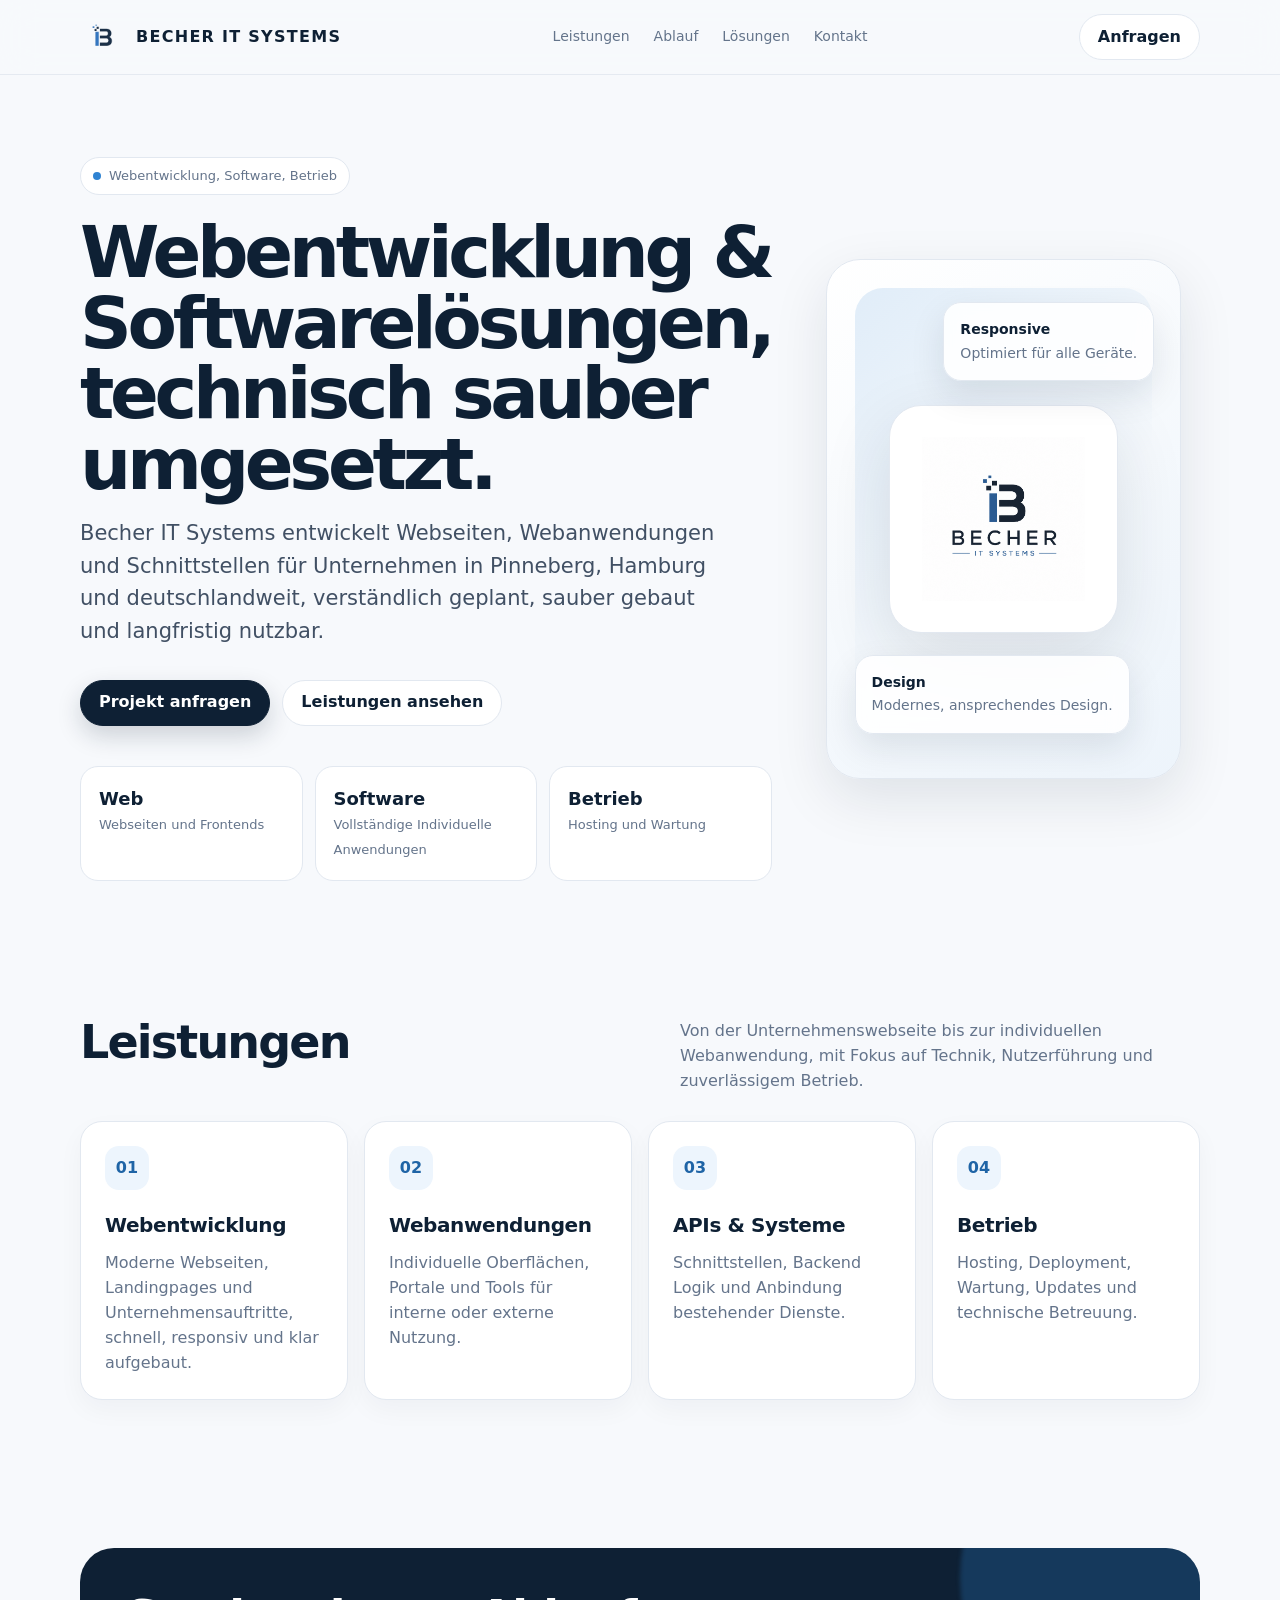
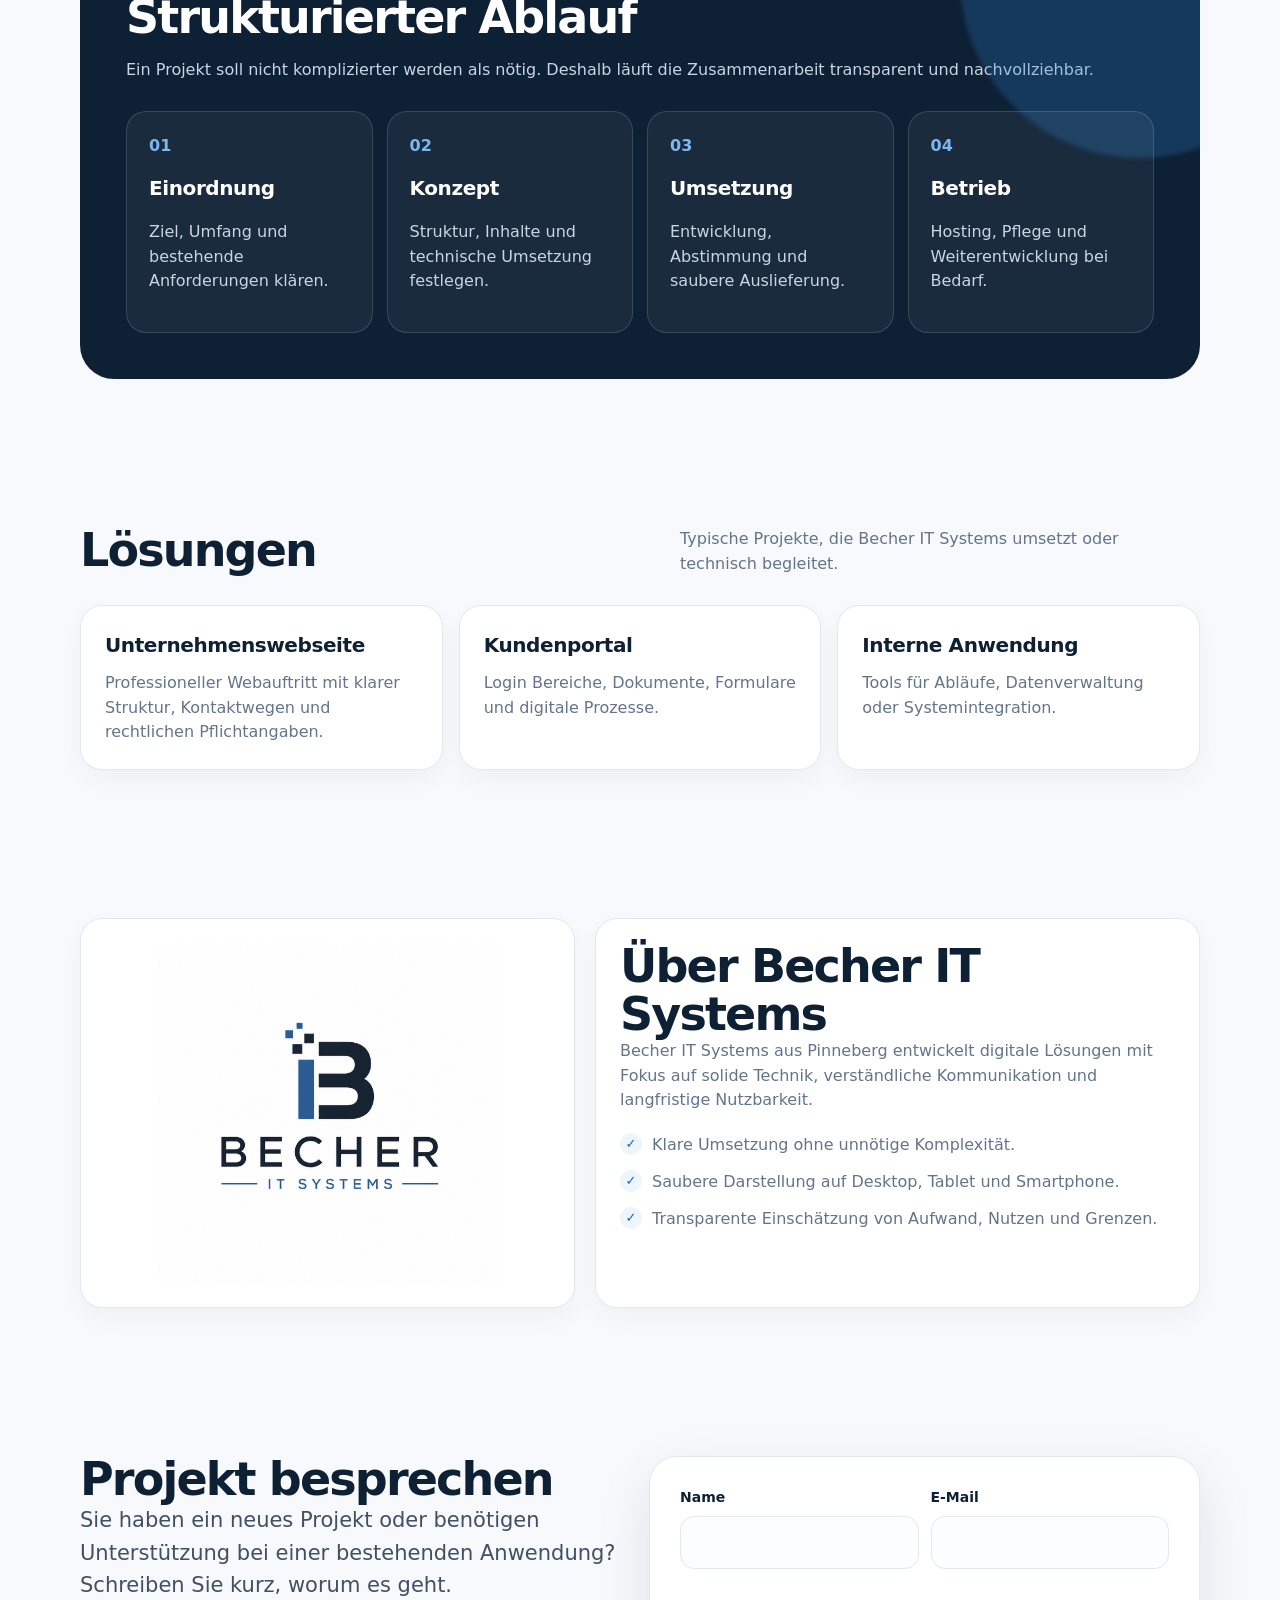
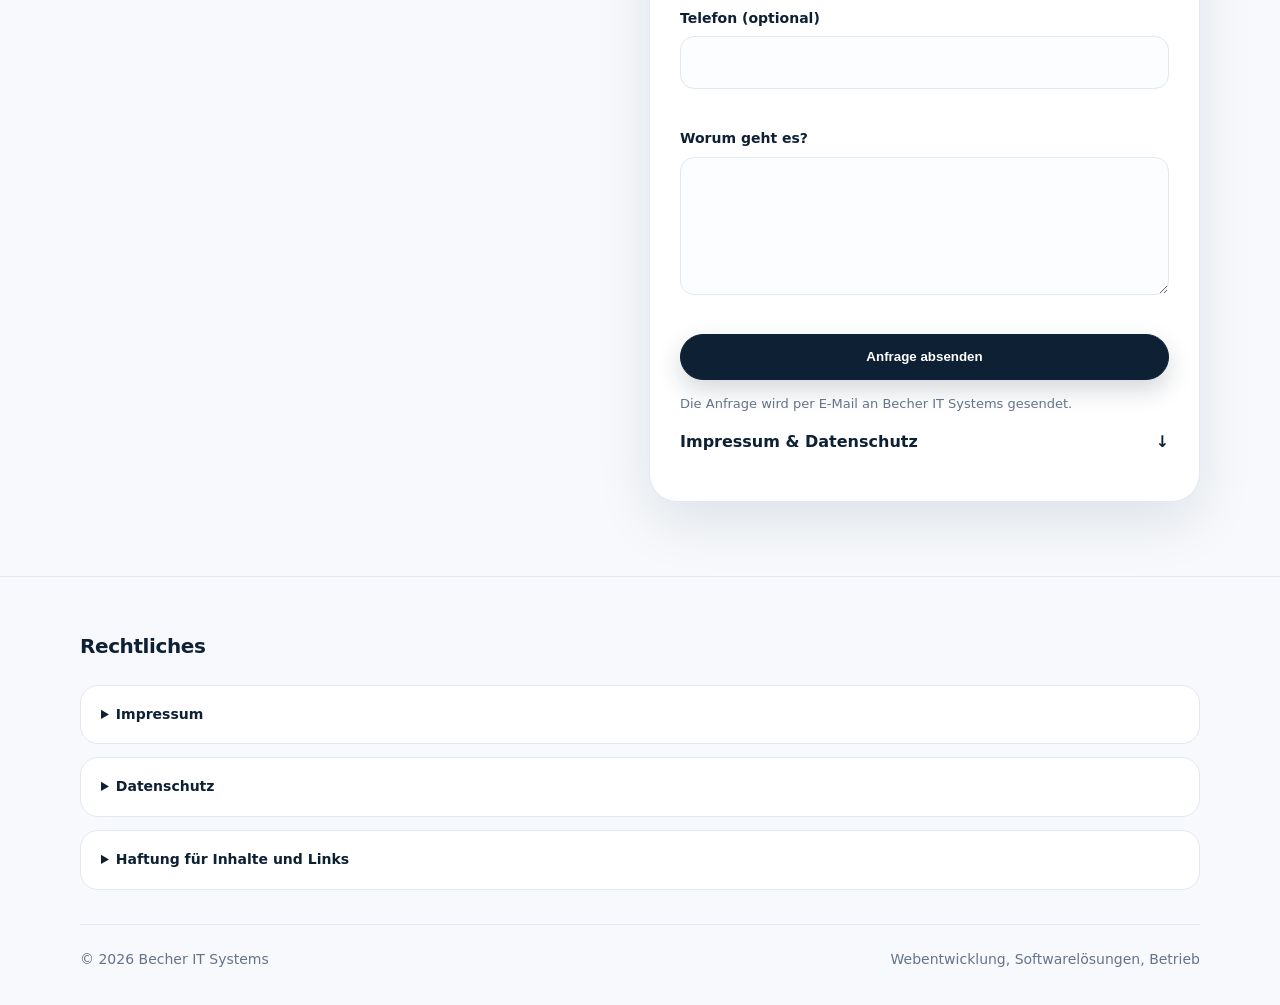
==== index.html @ 8e1265db "add google converison tag" ====
<!doctype html>
<html lang="de">
<head>
  <meta charset="utf-8">
  <meta name="viewport" content="width=device-width, initial-scale=1">
  <title>Becher IT Systems | Webentwicklung & Softwarelösungen in Pinneberg</title>
  <meta name="description" content="Becher IT Systems entwickelt Webseiten, Webanwendungen, Schnittstellen und individuelle Softwarelösungen für Unternehmen in Pinneberg, Hamburg und deutschlandweit.">
  <meta name="robots" content="index, follow">
  <meta name="author" content="Becher IT Systems">
  <meta name="theme-color" content="#0e2034">
  <link rel="canonical" href="https://becher-it.systems/">
  <link rel="icon" href="assets/logo-icon.png">
  <meta property="og:type" content="website">
  <meta property="og:locale" content="de_DE">
  <meta property="og:site_name" content="Becher IT Systems">
  <meta property="og:title" content="Becher IT Systems | Webentwicklung & Softwarelösungen">
  <meta property="og:description" content="Webseiten, Webanwendungen, Schnittstellen und individuelle Softwarelösungen für Unternehmen in Pinneberg, Hamburg und deutschlandweit.">
  <meta property="og:url" content="https://becher-it.systems/">
  <meta property="og:image" content="https://becher-it.systems/assets/logo-full.png">
  <meta name="twitter:card" content="summary_large_image">
  <meta name="twitter:title" content="Becher IT Systems | Webentwicklung & Softwarelösungen">
  <meta name="twitter:description" content="Webseiten, Webanwendungen, Schnittstellen und individuelle Softwarelösungen für Unternehmen.">
  <meta name="twitter:image" content="https://becher-it.systems/assets/logo-full.png">
  <!-- Google tag (gtag.js) -->
  <script async src="https://www.googletagmanager.com/gtag/js?id=AW-18383856112"></script>
  <script>
    window.dataLayer = window.dataLayer || [];
    function gtag(){dataLayer.push(arguments);}
    gtag('js', new Date());
    gtag('config', 'AW-18383856112');
  </script>
  <script type="application/ld+json">
    {
      "@context": "https://schema.org",
      "@type": "ProfessionalService",
      "@id": "https://becher-it.systems/#business",
      "name": "Becher IT Systems",
      "url": "https://becher-it.systems/",
      "logo": "https://becher-it.systems/assets/logo-full.png",
      "image": "https://becher-it.systems/assets/logo-full.png",
      "description": "Becher IT Systems entwickelt Webseiten, Webanwendungen, Schnittstellen und individuelle Softwarelösungen für Unternehmen.",
      "founder": {
        "@type": "Person",
        "name": "Tim Becher"
      },
      "address": {
        "@type": "PostalAddress",
        "streetAddress": "An der Mühlenau 10c",
        "postalCode": "25421",
        "addressLocality": "Pinneberg",
        "addressCountry": "DE"
      },
      "email": "info@becher-it.systems",
      "telephone": "+49 151 54881686",
      "areaServed": [
        {
          "@type": "City",
          "name": "Pinneberg"
        },
        {
          "@type": "City",
          "name": "Hamburg"
        },
        {
          "@type": "Country",
          "name": "Deutschland"
        }
      ],
      "priceRange": "$$",
      "sameAs": [],
      "knowsAbout": [
        "Webentwicklung",
        "Webdesign",
        "Webanwendungen",
        "Softwareentwicklung",
        "API-Entwicklung",
        "Hosting",
        "Wartung"
      ],
      "makesOffer": [
        {
          "@type": "Offer",
          "itemOffered": {
            "@type": "Service",
            "name": "Webentwicklung",
            "description": "Moderne Webseiten, Landingpages und Unternehmensauftritte."
          }
        },
        {
          "@type": "Offer",
          "itemOffered": {
            "@type": "Service",
            "name": "Individuelle Softwareentwicklung",
            "description": "Webanwendungen, Portale, interne Tools und Schnittstellen."
          }
        },
        {
          "@type": "Offer",
          "itemOffered": {
            "@type": "Service",
            "name": "Hosting und Wartung",
            "description": "Technischer Betrieb, Deployment, Updates und Betreuung."
          }
        }
      ]
    }
  </script>
  <style>
    :root {
      --bg:#f7f9fc; --card:#ffffff; --text:#111827; --muted:#64748b; --line:#e2e8f0;
      --navy:#0e2034; --navy2:#142b45; --blue:#1f64a6; --blue2:#2f83d2; --soft:#edf5fd;
      --radius:22px; --shadow:0 20px 55px rgba(14,32,52,.10);
    }
    * { box-sizing:border-box; }
    html { scroll-behavior:smooth; }
    body { margin:0; font-family:Inter, ui-sans-serif, system-ui, -apple-system, BlinkMacSystemFont, "Segoe UI", Arial, sans-serif; background:var(--bg); color:var(--text); line-height:1.55; }
    a { color:inherit; text-decoration:none; }
    .wrap { width:min(1120px, calc(100% - 36px)); margin:0 auto; }
    header { position:sticky; top:0; z-index:20; background:rgba(247,249,252,.84); backdrop-filter:blur(16px); border-bottom:1px solid rgba(226,232,240,.85); }
    .nav { height:74px; display:flex; align-items:center; justify-content:space-between; gap:24px; }
    .brand { display:flex; align-items:center; gap:12px; font-weight:800; letter-spacing:.08em; text-transform:uppercase; color:var(--navy); }
    .brand img { width:44px; height:44px; object-fit:contain; }
    nav { display:flex; align-items:center; gap:24px; color:var(--muted); font-size:14px; }
    nav a:hover { color:var(--navy); }
    .btn { display:inline-flex; align-items:center; justify-content:center; min-height:46px; padding:0 18px; border-radius:999px; background:var(--navy); color:white; font-weight:700; border:1px solid var(--navy); box-shadow:0 10px 24px rgba(14,32,52,.18); }
    .btn.secondary { background:white; color:var(--navy); border-color:var(--line); box-shadow:none; }
    .hero { padding:82px 0 64px; overflow:hidden; }
    .heroGrid { display:grid; grid-template-columns:1.05fr .95fr; gap:54px; align-items:center; }
    .eyebrow { display:inline-flex; gap:8px; align-items:center; padding:8px 12px; border:1px solid var(--line); border-radius:999px; color:var(--muted); background:white; font-size:13px; }
    .dot { width:8px; height:8px; border-radius:50%; background:var(--blue2); }
    h1 { margin:22px 0 18px; font-size:clamp(42px, 6vw, 72px); line-height:.98; letter-spacing:-.06em; color:var(--navy); }
    .lead { margin:0; max-width:650px; color:#415064; font-size:clamp(18px, 2vw, 21px); }
    .actions { display:flex; flex-wrap:wrap; gap:12px; margin-top:32px; }
    .facts { display:grid; grid-template-columns:repeat(3,1fr); gap:12px; margin-top:40px; }
    .fact { padding:18px; border:1px solid var(--line); border-radius:18px; background:white; }
    .fact strong { display:block; color:var(--navy); font-size:18px; }
    .fact span { color:var(--muted); font-size:13px; }
    .visual { position:relative; min-height:520px; border-radius:34px; background:linear-gradient(145deg,#fff,#edf4fb); border:1px solid var(--line); box-shadow:var(--shadow); padding:34px; display:grid; place-items:center; }
    .visual:before { content:""; position:absolute; inset:28px; border-radius:28px; background:linear-gradient(140deg, rgba(47,131,210,.14), transparent 58%); }
    .logoCard { position:relative; width:min(370px, 80%); aspect-ratio:1; border-radius:32px; background:#fff; display:grid; place-items:center; box-shadow:0 24px 70px rgba(14,32,52,.12); border:1px solid var(--line); }
    .logoCard img { width:72%; height:72%; object-fit:contain; }
    .float { position:absolute; border:1px solid var(--line); background:rgba(255,255,255,.88); backdrop-filter:blur(10px); border-radius:18px; padding:16px; box-shadow:0 14px 35px rgba(14,32,52,.10); color:var(--muted); font-size:14px; }
    .float b { display:block; color:var(--navy); margin-bottom:2px; }
    .f1 { left:28px; bottom:44px; } .f2 { right:26px; top:42px; }
    section { padding:74px 0; }
    .sectionHead { display:flex; justify-content:space-between; gap:24px; align-items:flex-start; margin-bottom:28px; }
    h2 { margin:0; font-size:clamp(30px, 4vw, 46px); line-height:1.04; letter-spacing:-.04em; color:var(--navy); }
    .sectionHead p { margin:0; max-width:520px; color:var(--muted); }
    .grid4 { display:grid; grid-template-columns:repeat(4,1fr); gap:16px; }
    .grid3 { display:grid; grid-template-columns:repeat(3,1fr); gap:16px; }
    .card { background:var(--card); border:1px solid var(--line); border-radius:var(--radius); padding:24px; box-shadow:0 10px 26px rgba(14,32,52,.04); }
    .icon { width:44px; height:44px; border-radius:14px; background:var(--soft); display:grid; place-items:center; color:var(--blue); font-weight:900; margin-bottom:20px; }
    h3 { margin:0 0 10px; color:var(--navy); font-size:20px; letter-spacing:-.02em; }
    .card p { margin:0; color:var(--muted); }
    .dark { background:var(--navy); color:white; border-radius:34px; padding:46px; overflow:hidden; position:relative; }
    .dark:after { content:""; position:absolute; width:360px; height:360px; border-radius:50%; background:rgba(47,131,210,.25); right:-120px; top:-150px; filter:blur(2px); }
    .dark h2, .dark h3 { color:white; }
    .dark p { color:#c9d5e4; }
    .steps { display:grid; grid-template-columns:repeat(4,1fr); gap:14px; margin-top:28px; position:relative; z-index:1; }
    .step { padding:22px; border:1px solid rgba(255,255,255,.14); border-radius:20px; background:rgba(255,255,255,.05); }
    .num { color:#7db7f0; font-weight:800; margin-bottom:14px; }
    .about { display:grid; grid-template-columns:.9fr 1.1fr; gap:20px; align-items:stretch; }
    .aboutLogo { display:grid; place-items:center; min-height:340px; }
    .aboutLogo img { width:min(340px, 80%); }
    .list { display:grid; gap:12px; margin-top:20px; }
    .list div { display:flex; gap:10px; color:var(--muted); }
    .check { flex:0 0 22px; width:22px; height:22px; border-radius:50%; background:var(--soft); color:var(--blue); display:grid; place-items:center; font-weight:900; font-size:13px; }
    .contact { display:grid; grid-template-columns:1fr 1fr; gap:18px; }
    .contactBox { background:white; border:1px solid var(--line); border-radius:28px; padding:30px; box-shadow:var(--shadow); }
    .contactLink { display:flex; justify-content:space-between; align-items:center; gap:12px; padding:16px 0; border-bottom:1px solid var(--line); color:var(--navy); font-weight:700; }
    .contactLink:last-child { border-bottom:0; }
    .requestForm { display:grid; gap:14px; }
    .formRow { display:grid; grid-template-columns:1fr 1fr; gap:12px; }
    .field { display:grid; gap:7px; }
    .field label { color:var(--navy); font-weight:800; font-size:14px; }
    .field input, .field textarea { width:100%; border:1px solid var(--line); border-radius:14px; padding:13px 14px; font:inherit; color:var(--text); background:#fbfdff; outline:none; transition:border-color .18s ease, box-shadow .18s ease, background .18s ease; }
    .field textarea { min-height:138px; resize:vertical; }
    .field input:focus, .field textarea:focus { border-color:var(--blue2); box-shadow:0 0 0 4px rgba(47,131,210,.12); background:white; }
    .requestForm.wasValidated .field input:invalid, .requestForm.wasValidated .field textarea:invalid { border-color:#d94b4b; box-shadow:0 0 0 4px rgba(217,75,75,.10); background:#fffafa; }
    .errorText { min-height:18px; color:#b4232c; font-size:12px; font-weight:700; }
    .formHint { margin:0; color:var(--muted); font-size:13px; }
    .hiddenField { position:absolute; left:-9999px; opacity:0; pointer-events:none; }
    details { background:white; border:1px solid var(--line); border-radius:18px; padding:18px 20px; }
    details + details { margin-top:12px; }
    summary { cursor:pointer; font-weight:800; color:var(--navy); }
    details p { color:var(--muted); margin-bottom:0; }
    footer { padding:54px 0 34px; border-top:1px solid var(--line); color:var(--muted); font-size:14px; }
    .legalFooter { display:grid; gap:1px; margin-bottom:34px; }
    .legalFooter .sectionHead { margin-bottom:12px; }
    .foot { display:flex; justify-content:space-between; gap:20px; flex-wrap:wrap; padding-top:24px; border-top:1px solid var(--line); }
    @media (max-width:900px) { .heroGrid,.about,.contact { grid-template-columns:1fr; } .grid4,.grid3,.steps,.facts { grid-template-columns:1fr 1fr; } .visual { min-height:420px; } nav { display:none; } }
    @media (max-width:700px) { .sectionHead { display:grid; gap:10px; } .sectionHead p { max-width:none; } .formRow { grid-template-columns:1fr; } }
    @media (max-width:560px) { .grid4,.grid3,.steps,.facts { grid-template-columns:1fr; } .hero { padding-top:50px; } .dark { padding:28px; } .visual { min-height:auto; padding:22px; display:flex; flex-direction:column; gap:12px; } .visual:before { inset:16px; } .logoCard { width:min(260px, 100%); border-radius:24px; } .float { position:relative; z-index:1; display:block; width:100%; padding:14px; } .f1,.f2 { left:auto; right:auto; top:auto; bottom:auto; } .brand span { display:none; } }
  </style>
</head>
<body id="top">
  <header>
    <div class="wrap nav">
      <a href="#top" class="brand"><img src="assets/logo-icon.png" alt="Becher IT Systems Logo"><span>Becher IT Systems</span></a>
      <nav>
        <a href="#leistungen">Leistungen</a>
        <a href="#ablauf">Ablauf</a>
        <a href="#projekte">Lösungen</a>
        <a href="#kontakt">Kontakt</a>
      </nav>
      <a class="btn secondary" href="#kontakt">Anfragen</a>
    </div>
  </header>

  <main>
    <section class="hero">
      <div class="wrap heroGrid">
        <div>
          <span class="eyebrow"><span class="dot"></span> Webentwicklung, Software, Betrieb</span>
          <h1>Webentwicklung & Softwarelösungen, technisch sauber umgesetzt.</h1>
          <p class="lead">Becher IT Systems entwickelt Webseiten, Webanwendungen und Schnittstellen für Unternehmen in Pinneberg, Hamburg und deutschlandweit, verständlich geplant, sauber gebaut und langfristig nutzbar.</p>
          <div class="actions">
            <a class="btn" href="#kontakt">Projekt anfragen</a>
            <a class="btn secondary" href="#leistungen">Leistungen ansehen</a>
          </div>
          <div class="facts">
            <div class="fact"><strong>Web</strong><span>Webseiten und Frontends</span></div>
            <div class="fact"><strong>Software</strong><span>Vollständige Individuelle Anwendungen</span></div>
            <div class="fact"><strong>Betrieb</strong><span>Hosting und Wartung</span></div>
          </div>
        </div>
        <div class="visual" aria-label="Becher IT Systems Logo Visual">
          <div class="logoCard"><img src="assets/logo-full.png" alt="Becher IT Systems Bildmarke"></div>
          <div class="float f1"><b>Design</b>Modernes, ansprechendes Design.</div>
          <div class="float f2"><b>Responsive</b>Optimiert für alle Geräte.</div>
        </div>
      </div>
    </section>

    <section id="leistungen">
      <div class="wrap">
        <div class="sectionHead">
          <h2>Leistungen</h2>
          <p>Von der Unternehmenswebseite bis zur individuellen Webanwendung, mit Fokus auf Technik, Nutzerführung und zuverlässigem Betrieb.</p>
        </div>
        <div class="grid4">
          <article class="card"><div class="icon">01</div><h3>Webentwicklung</h3><p>Moderne Webseiten, Landingpages und Unternehmensauftritte, schnell, responsiv und klar aufgebaut.</p></article>
          <article class="card"><div class="icon">02</div><h3>Webanwendungen</h3><p>Individuelle Oberflächen, Portale und Tools für interne oder externe Nutzung.</p></article>
          <article class="card"><div class="icon">03</div><h3>APIs & Systeme</h3><p>Schnittstellen, Backend Logik und Anbindung bestehender Dienste.</p></article>
          <article class="card"><div class="icon">04</div><h3>Betrieb</h3><p>Hosting, Deployment, Wartung, Updates und technische Betreuung.</p></article>
        </div>
      </div>
    </section>

    <section id="ablauf">
      <div class="wrap">
        <div class="dark">
          <h2>Strukturierter Ablauf</h2>
          <p>Ein Projekt soll nicht komplizierter werden als nötig. Deshalb läuft die Zusammenarbeit transparent und nachvollziehbar.</p>
          <div class="steps">
            <div class="step"><div class="num">01</div><h3>Einordnung</h3><p>Ziel, Umfang und bestehende Anforderungen klären.</p></div>
            <div class="step"><div class="num">02</div><h3>Konzept</h3><p>Struktur, Inhalte und technische Umsetzung festlegen.</p></div>
            <div class="step"><div class="num">03</div><h3>Umsetzung</h3><p>Entwicklung, Abstimmung und saubere Auslieferung.</p></div>
            <div class="step"><div class="num">04</div><h3>Betrieb</h3><p>Hosting, Pflege und Weiterentwicklung bei Bedarf.</p></div>
          </div>
        </div>
      </div>
    </section>

    <section id="projekte">
      <div class="wrap">
        <div class="sectionHead">
          <h2>Lösungen</h2>
          <p>Typische Projekte, die Becher IT Systems umsetzt oder technisch begleitet.</p>
        </div>
        <div class="grid3">
          <article class="card"><h3>Unternehmenswebseite</h3><p>Professioneller Webauftritt mit klarer Struktur, Kontaktwegen und rechtlichen Pflichtangaben.</p></article>
          <article class="card"><h3>Kundenportal</h3><p>Login Bereiche, Dokumente, Formulare und digitale Prozesse.</p></article>
          <article class="card"><h3>Interne Anwendung</h3><p>Tools für Abläufe, Datenverwaltung oder Systemintegration.</p></article>
        </div>
      </div>
    </section>

    <section id="ueber">
      <div class="wrap about">
        <div class="card aboutLogo"><img src="assets/logo-full.png" alt="Becher IT Systems Logo"></div>
        <div class="card">
          <h2>Über Becher IT Systems</h2>
          <p>Becher IT Systems aus Pinneberg entwickelt digitale Lösungen mit Fokus auf solide Technik, verständliche Kommunikation und langfristige Nutzbarkeit.</p>
          <div class="list">
            <div><span class="check">✓</span><span>Klare Umsetzung ohne unnötige Komplexität.</span></div>
            <div><span class="check">✓</span><span>Saubere Darstellung auf Desktop, Tablet und Smartphone.</span></div>
            <div><span class="check">✓</span><span>Transparente Einschätzung von Aufwand, Nutzen und Grenzen.</span></div>
          </div>
        </div>
      </div>
    </section>

    <section id="kontakt">
      <div class="wrap contact">
        <div>
          <h2>Projekt besprechen</h2>
          <p class="lead">Sie haben ein neues Projekt oder benötigen Unterstützung bei einer bestehenden Anwendung? Schreiben Sie kurz, worum es geht.</p>
        </div>
        <div class="contactBox">
          <form class="requestForm" action="https://formsubmit.co/2c9c646109272fada264e473d989a0c2" method="POST" novalidate>
            <input type="hidden" name="_subject" value="Neue Anfrage über becher-it.systems">
            <input type="hidden" name="_template" value="table">
            <input type="hidden" name="_captcha" value="false">
            <input class="hiddenField" type="text" name="_honey" tabindex="-1" autocomplete="off">
            <div class="formRow">
              <div class="field">
                <label for="name">Name</label>
                <input id="name" name="Name" type="text" autocomplete="name" required>
                <span class="errorText" aria-live="polite"></span>
              </div>
              <div class="field">
                <label for="email">E-Mail</label>
                <input id="email" name="E-Mail" type="email" autocomplete="email" required>
                <span class="errorText" aria-live="polite"></span>
              </div>
            </div>
            <div class="field">
              <label for="phone">Telefon (optional)</label>
              <input id="phone" name="Telefon" type="tel" autocomplete="tel">
              <span class="errorText" aria-live="polite"></span>
            </div>
            <div class="field">
              <label for="message">Worum geht es?</label>
              <textarea id="message" name="Nachricht" required></textarea>
              <span class="errorText" aria-live="polite"></span>
            </div>
            <button class="btn" type="submit">Anfrage absenden</button>
            <p class="formHint">Die Anfrage wird per E-Mail an Becher IT Systems gesendet.</p>
          </form>
          <a class="contactLink" href="#impressum"><span>Impressum & Datenschutz</span><span>↓</span></a>
        </div>
      </div>
    </section>

  </main>

  <footer>
    <div class="wrap">
      <div id="impressum" class="legalFooter">
        <div class="sectionHead"><h3>Rechtliches</h3></div>
        <details><summary>Impressum</summary><p><strong>Becher IT Systems</strong><br>Inhaber: Tim Becher<br>Adresse: An der Mühlenau 10c, 25421 Pinneberg<br>Deutschland<br>E-Mail: info@becher-it.systems<br>Telefon: +49 151 54881686</p></details>
        <details><summary>Datenschutz</summary><p>Diese Webseite kann grundsätzlich ohne Angabe personenbezogener Daten besucht werden. Bei Nutzung des Anfrageformulars werden die eingegebenen Daten zur Bearbeitung der Anfrage verarbeitet und über den Dienst FormSubmit (formsubmit.co) per E-Mail übermittelt. Weitere Informationen: <a href="https://formsubmit.co/privacy.pdf">https://formsubmit.co/privacy.pdf</a>. Server-Logfiles können technisch notwendige Zugriffsdaten enthalten. Verantwortlich ist Becher IT Systems, Tim Becher.</p></details>
        <details><summary>Haftung für Inhalte und Links</summary><p>Die Inhalte dieser Webseite wurden sorgfältig erstellt. Für Richtigkeit, Vollständigkeit und Aktualität wird keine Gewähr übernommen. Für externe Inhalte sind die jeweiligen Betreiber verantwortlich.</p></details>
      </div>
      <div class="foot"><span>© <span id="year"></span> Becher IT Systems</span><span>Webentwicklung, Softwarelösungen, Betrieb</span></div>
    </div>
  </footer>
  <script>
    document.getElementById('year').textContent = new Date().getFullYear();

    const requestForm = document.querySelector('.requestForm');
    const validationMessages = {
      name: 'Bitte geben Sie Ihren Namen ein.',
      email: 'Bitte geben Sie eine gültige E-Mail-Adresse ein.',
      message: 'Bitte beschreiben Sie kurz Ihr Anliegen.'
    };

    function setFieldError(field) {
      const error = field.closest('.field')?.querySelector('.errorText');
      if (!error) return;
      error.textContent = field.validity.valid ? '' : validationMessages[field.id] || '';
    }

    requestForm?.addEventListener('submit', (event) => {
      requestForm.classList.add('wasValidated');
      requestForm.querySelectorAll('input, textarea').forEach(setFieldError);

      if (!requestForm.checkValidity()) {
        event.preventDefault();
        requestForm.querySelector(':invalid')?.focus();
        return;
      }

      if (typeof gtag !== 'function') return;

      event.preventDefault();

      let formSubmitted = false;
      const submitForm = () => {
        if (formSubmitted) return;
        formSubmitted = true;
        HTMLFormElement.prototype.submit.call(requestForm);
      };

      gtag('event', 'conversion', {
        send_to: 'AW-18383856112/uRF3CPzO4t8cEPDDjb5E',
        event_callback: submitForm
      });

      setTimeout(submitForm, 200);
    });

    requestForm?.querySelectorAll('input, textarea').forEach((field) => {
      field.addEventListener('input', () => {
        if (requestForm.classList.contains('wasValidated')) setFieldError(field);
      });
    });
  </script>
</body>
</html>
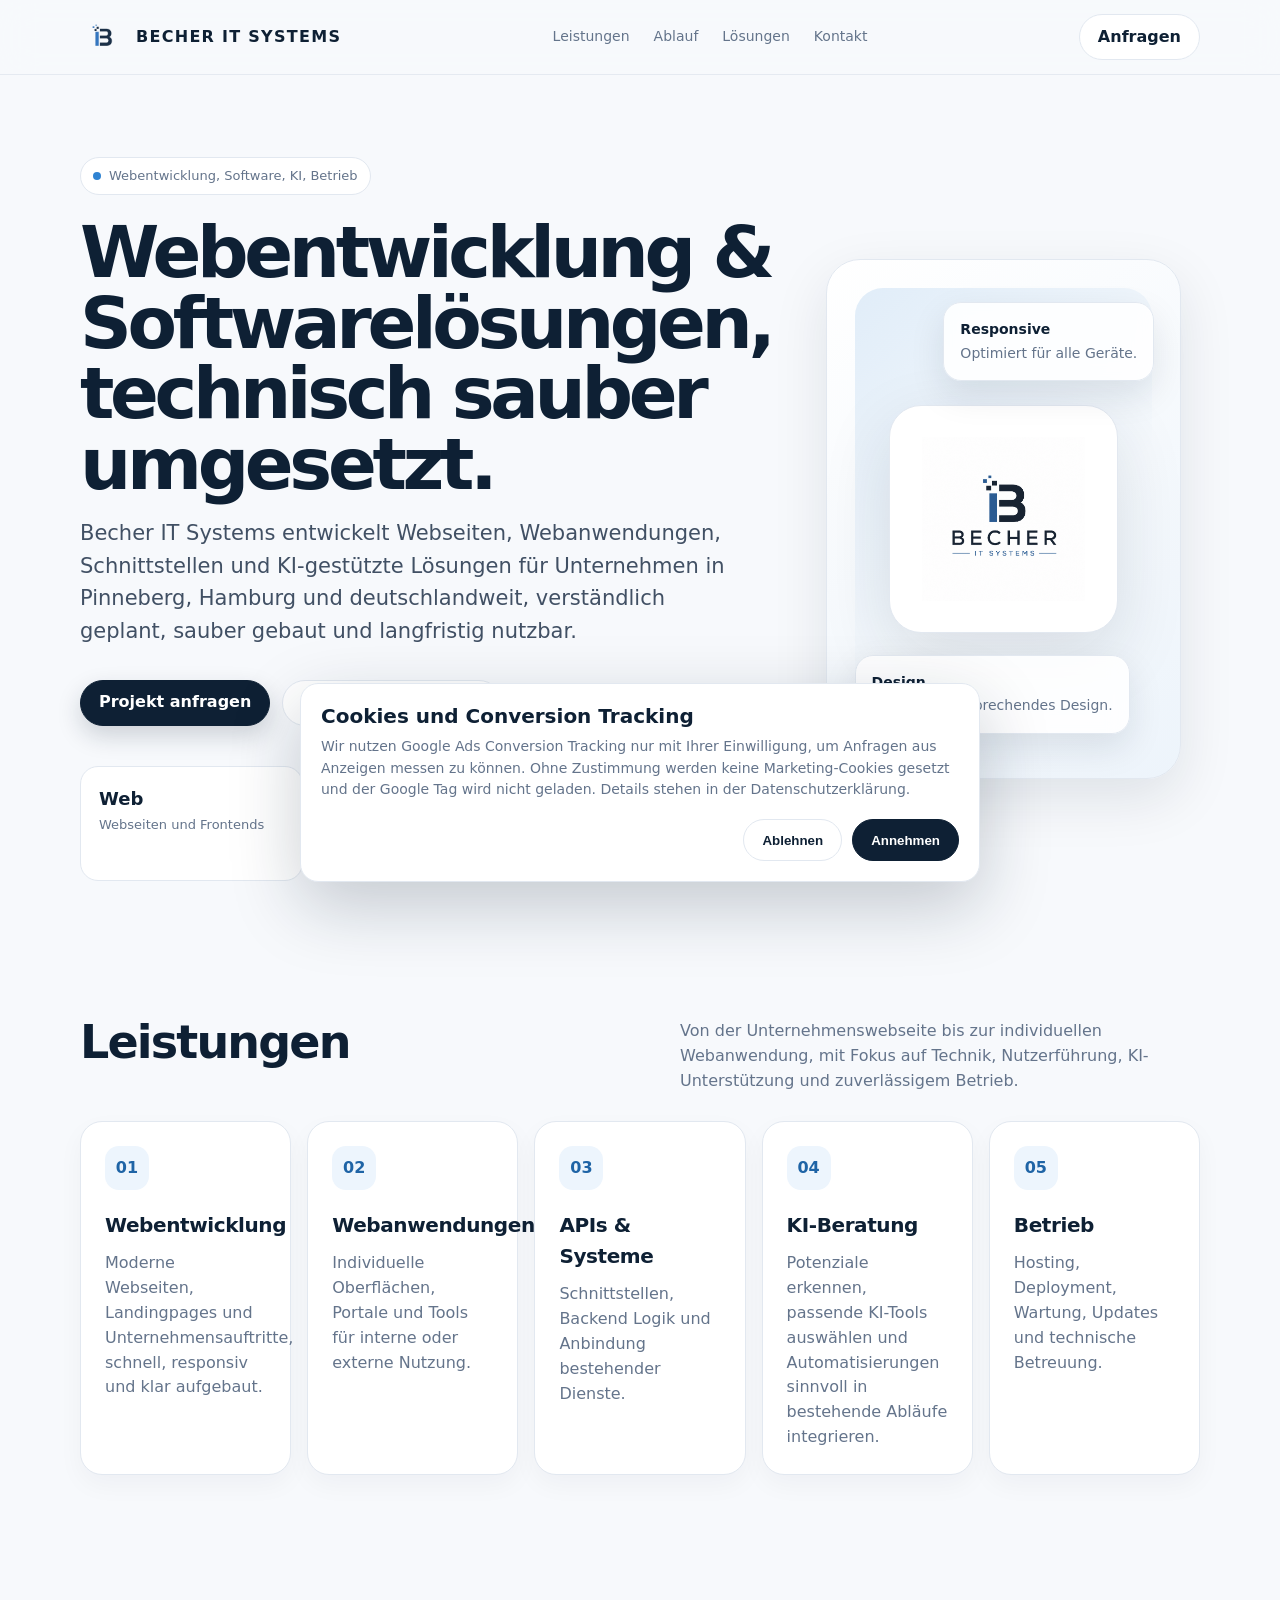
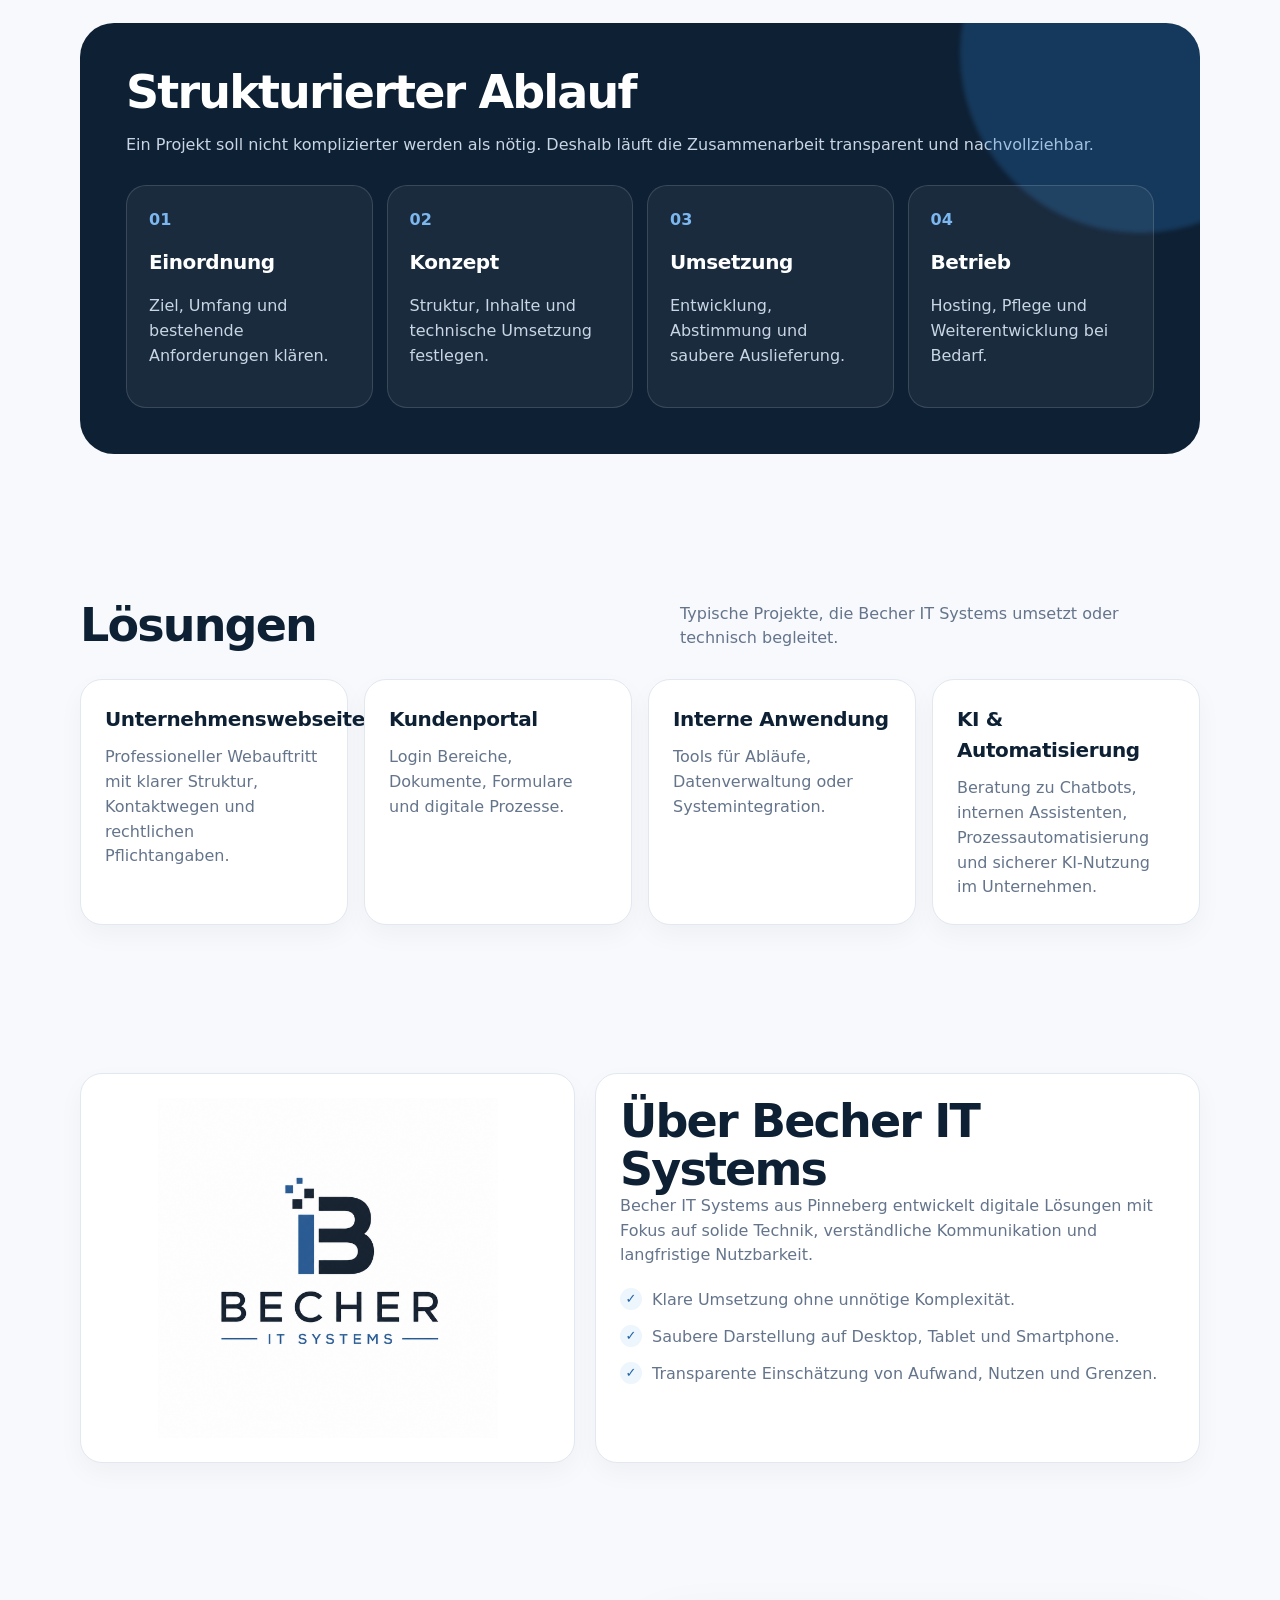
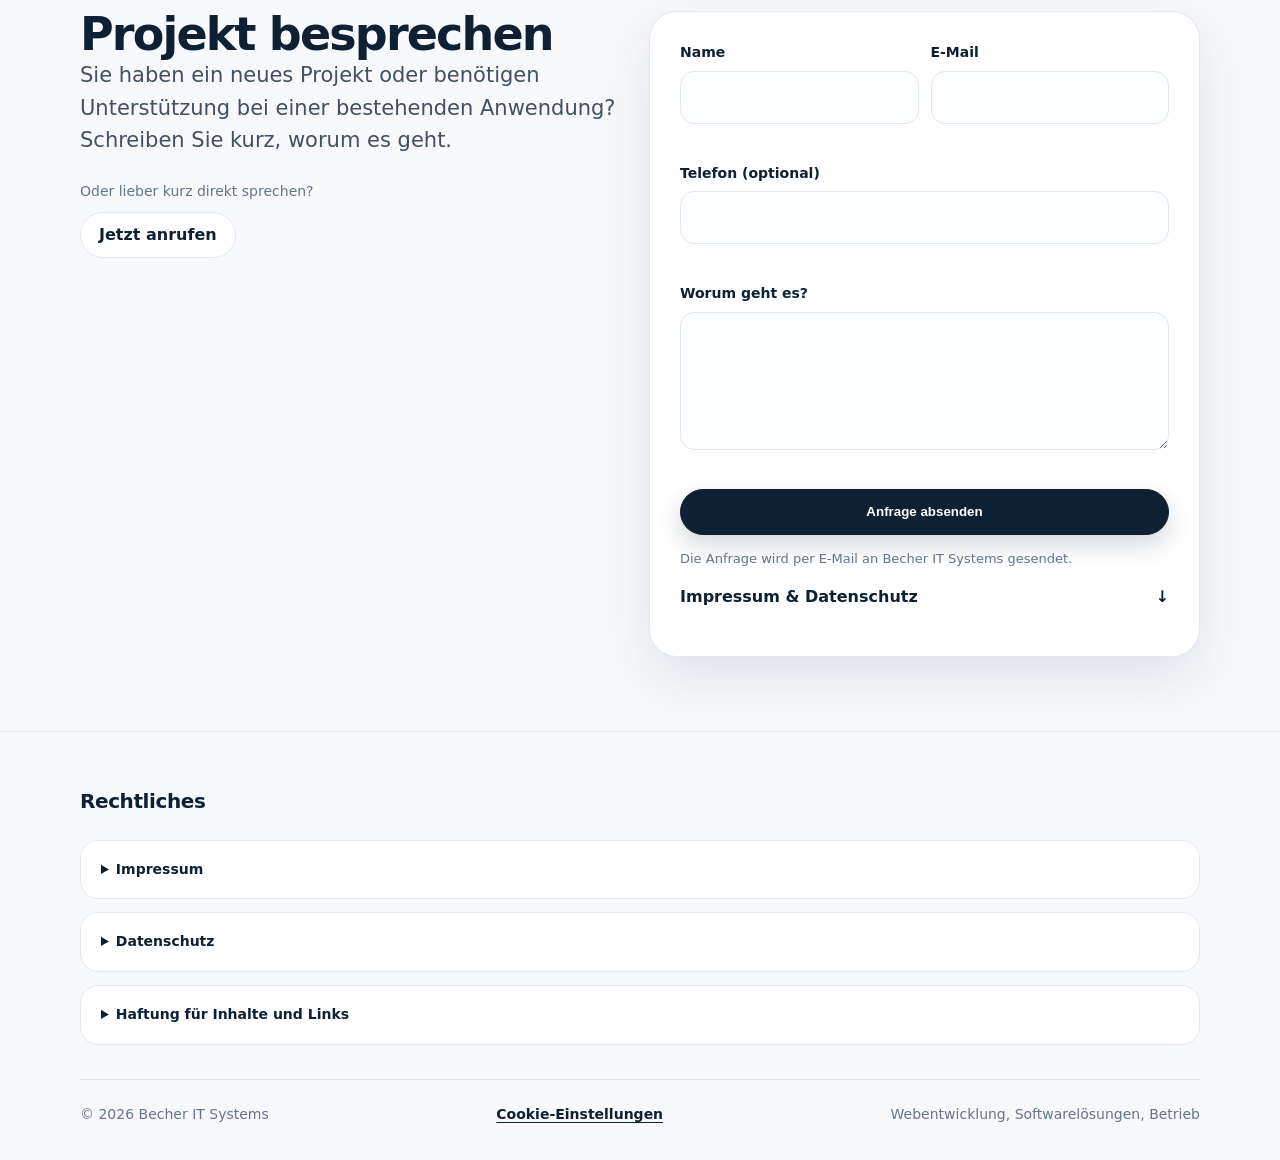
==== commit 029a2004: "legal updates" ====
--- a/index.html
+++ b/index.html
@@ -4,7 +4,7 @@
   <meta charset="utf-8">
   <meta name="viewport" content="width=device-width, initial-scale=1">
   <title>Becher IT Systems | Webentwicklung & Softwarelösungen in Pinneberg</title>
-  <meta name="description" content="Becher IT Systems entwickelt Webseiten, Webanwendungen, Schnittstellen und individuelle Softwarelösungen für Unternehmen in Pinneberg, Hamburg und deutschlandweit.">
+  <meta name="description" content="Becher IT Systems entwickelt Webseiten, Webanwendungen, Schnittstellen, KI-Beratung und individuelle Softwarelösungen für Unternehmen in Pinneberg, Hamburg und deutschlandweit.">
   <meta name="robots" content="index, follow">
   <meta name="author" content="Becher IT Systems">
   <meta name="theme-color" content="#0e2034">
@@ -14,21 +14,13 @@
   <meta property="og:locale" content="de_DE">
   <meta property="og:site_name" content="Becher IT Systems">
   <meta property="og:title" content="Becher IT Systems | Webentwicklung & Softwarelösungen">
-  <meta property="og:description" content="Webseiten, Webanwendungen, Schnittstellen und individuelle Softwarelösungen für Unternehmen in Pinneberg, Hamburg und deutschlandweit.">
+  <meta property="og:description" content="Webseiten, Webanwendungen, Schnittstellen, KI-Beratung und individuelle Softwarelösungen für Unternehmen in Pinneberg, Hamburg und deutschlandweit.">
   <meta property="og:url" content="https://becher-it.systems/">
   <meta property="og:image" content="https://becher-it.systems/assets/logo-full.png">
   <meta name="twitter:card" content="summary_large_image">
   <meta name="twitter:title" content="Becher IT Systems | Webentwicklung & Softwarelösungen">
-  <meta name="twitter:description" content="Webseiten, Webanwendungen, Schnittstellen und individuelle Softwarelösungen für Unternehmen.">
+  <meta name="twitter:description" content="Webseiten, Webanwendungen, Schnittstellen, KI-Beratung und individuelle Softwarelösungen für Unternehmen.">
   <meta name="twitter:image" content="https://becher-it.systems/assets/logo-full.png">
-  <!-- Google tag (gtag.js) -->
-  <script async src="https://www.googletagmanager.com/gtag/js?id=AW-18383856112"></script>
-  <script>
-    window.dataLayer = window.dataLayer || [];
-    function gtag(){dataLayer.push(arguments);}
-    gtag('js', new Date());
-    gtag('config', 'AW-18383856112');
-  </script>
   <script type="application/ld+json">
     {
       "@context": "https://schema.org",
@@ -38,7 +30,7 @@
       "url": "https://becher-it.systems/",
       "logo": "https://becher-it.systems/assets/logo-full.png",
       "image": "https://becher-it.systems/assets/logo-full.png",
-      "description": "Becher IT Systems entwickelt Webseiten, Webanwendungen, Schnittstellen und individuelle Softwarelösungen für Unternehmen.",
+      "description": "Becher IT Systems entwickelt Webseiten, Webanwendungen, Schnittstellen, KI-Beratung und individuelle Softwarelösungen für Unternehmen.",
       "founder": {
         "@type": "Person",
         "name": "Tim Becher"
@@ -74,6 +66,8 @@
         "Webanwendungen",
         "Softwareentwicklung",
         "API-Entwicklung",
+        "KI-Beratung",
+        "Automatisierung",
         "Hosting",
         "Wartung"
       ],
@@ -92,6 +86,14 @@
             "@type": "Service",
             "name": "Individuelle Softwareentwicklung",
             "description": "Webanwendungen, Portale, interne Tools und Schnittstellen."
+          }
+        },
+        {
+          "@type": "Offer",
+          "itemOffered": {
+            "@type": "Service",
+            "name": "KI-Beratung",
+            "description": "Einordnung, Auswahl und Integration von KI-Tools und Automatisierungen."
           }
         },
         {
@@ -146,8 +148,8 @@
     .sectionHead { display:flex; justify-content:space-between; gap:24px; align-items:flex-start; margin-bottom:28px; }
     h2 { margin:0; font-size:clamp(30px, 4vw, 46px); line-height:1.04; letter-spacing:-.04em; color:var(--navy); }
     .sectionHead p { margin:0; max-width:520px; color:var(--muted); }
-    .grid4 { display:grid; grid-template-columns:repeat(4,1fr); gap:16px; }
-    .grid3 { display:grid; grid-template-columns:repeat(3,1fr); gap:16px; }
+    .grid4 { display:grid; grid-template-columns:repeat(auto-fit, minmax(190px, 1fr)); gap:16px; }
+    .grid3 { display:grid; grid-template-columns:repeat(auto-fit, minmax(230px, 1fr)); gap:16px; }
     .card { background:var(--card); border:1px solid var(--line); border-radius:var(--radius); padding:24px; box-shadow:0 10px 26px rgba(14,32,52,.04); }
     .icon { width:44px; height:44px; border-radius:14px; background:var(--soft); display:grid; place-items:center; color:var(--blue); font-weight:900; margin-bottom:20px; }
     h3 { margin:0 0 10px; color:var(--navy); font-size:20px; letter-spacing:-.02em; }
@@ -167,6 +169,9 @@
     .check { flex:0 0 22px; width:22px; height:22px; border-radius:50%; background:var(--soft); color:var(--blue); display:grid; place-items:center; font-weight:900; font-size:13px; }
     .contact { display:grid; grid-template-columns:1fr 1fr; gap:18px; }
     .contactBox { background:white; border:1px solid var(--line); border-radius:28px; padding:30px; box-shadow:var(--shadow); }
+    .directContact { display:grid; gap:10px; margin-top:24px; }
+    .directContact p { margin:0; color:var(--muted); font-size:14px; }
+    .directContact .btn { width:fit-content; }
     .contactLink { display:flex; justify-content:space-between; align-items:center; gap:12px; padding:16px 0; border-bottom:1px solid var(--line); color:var(--navy); font-weight:700; }
     .contactLink:last-child { border-bottom:0; }
     .requestForm { display:grid; gap:14px; }
@@ -184,10 +189,19 @@
     details + details { margin-top:12px; }
     summary { cursor:pointer; font-weight:800; color:var(--navy); }
     details p { color:var(--muted); margin-bottom:0; }
+    details ul { color:var(--muted); margin:12px 0 0; padding-left:20px; }
+    details li + li { margin-top:8px; }
     footer { padding:54px 0 34px; border-top:1px solid var(--line); color:var(--muted); font-size:14px; }
     .legalFooter { display:grid; gap:1px; margin-bottom:34px; }
     .legalFooter .sectionHead { margin-bottom:12px; }
     .foot { display:flex; justify-content:space-between; gap:20px; flex-wrap:wrap; padding-top:24px; border-top:1px solid var(--line); }
+    .textButton { border:0; padding:0; background:transparent; color:var(--navy); font:inherit; font-weight:800; cursor:pointer; text-decoration:underline; text-underline-offset:3px; }
+    .cookieBanner { position:fixed; left:50%; bottom:18px; z-index:100; width:min(680px, calc(100% - 28px)); transform:translateX(-50%); background:white; color:var(--text); border:1px solid var(--line); border-radius:18px; box-shadow:0 24px 70px rgba(14,32,52,.22); padding:20px; display:none; }
+    .cookieBanner.isVisible { display:block; }
+    .cookieBanner h2 { margin:0 0 8px; font-size:20px; line-height:1.2; letter-spacing:0; }
+    .cookieBanner p { margin:0; color:var(--muted); font-size:14px; }
+    .cookieActions { display:flex; flex-wrap:wrap; justify-content:flex-end; gap:10px; margin-top:18px; }
+    .cookieActions .btn { min-height:42px; box-shadow:none; cursor:pointer; }
     @media (max-width:900px) { .heroGrid,.about,.contact { grid-template-columns:1fr; } .grid4,.grid3,.steps,.facts { grid-template-columns:1fr 1fr; } .visual { min-height:420px; } nav { display:none; } }
     @media (max-width:700px) { .sectionHead { display:grid; gap:10px; } .sectionHead p { max-width:none; } .formRow { grid-template-columns:1fr; } }
     @media (max-width:560px) { .grid4,.grid3,.steps,.facts { grid-template-columns:1fr; } .hero { padding-top:50px; } .dark { padding:28px; } .visual { min-height:auto; padding:22px; display:flex; flex-direction:column; gap:12px; } .visual:before { inset:16px; } .logoCard { width:min(260px, 100%); border-radius:24px; } .float { position:relative; z-index:1; display:block; width:100%; padding:14px; } .f1,.f2 { left:auto; right:auto; top:auto; bottom:auto; } .brand span { display:none; } }
@@ -211,9 +225,9 @@
     <section class="hero">
       <div class="wrap heroGrid">
         <div>
-          <span class="eyebrow"><span class="dot"></span> Webentwicklung, Software, Betrieb</span>
+          <span class="eyebrow"><span class="dot"></span> Webentwicklung, Software, KI, Betrieb</span>
           <h1>Webentwicklung & Softwarelösungen, technisch sauber umgesetzt.</h1>
-          <p class="lead">Becher IT Systems entwickelt Webseiten, Webanwendungen und Schnittstellen für Unternehmen in Pinneberg, Hamburg und deutschlandweit, verständlich geplant, sauber gebaut und langfristig nutzbar.</p>
+          <p class="lead">Becher IT Systems entwickelt Webseiten, Webanwendungen, Schnittstellen und KI-gestützte Lösungen für Unternehmen in Pinneberg, Hamburg und deutschlandweit, verständlich geplant, sauber gebaut und langfristig nutzbar.</p>
           <div class="actions">
             <a class="btn" href="#kontakt">Projekt anfragen</a>
             <a class="btn secondary" href="#leistungen">Leistungen ansehen</a>
@@ -221,7 +235,7 @@
           <div class="facts">
             <div class="fact"><strong>Web</strong><span>Webseiten und Frontends</span></div>
             <div class="fact"><strong>Software</strong><span>Vollständige Individuelle Anwendungen</span></div>
-            <div class="fact"><strong>Betrieb</strong><span>Hosting und Wartung</span></div>
+            <div class="fact"><strong>KI</strong><span>Beratung und Automatisierung</span></div>
           </div>
         </div>
         <div class="visual" aria-label="Becher IT Systems Logo Visual">
@@ -236,13 +250,14 @@
       <div class="wrap">
         <div class="sectionHead">
           <h2>Leistungen</h2>
-          <p>Von der Unternehmenswebseite bis zur individuellen Webanwendung, mit Fokus auf Technik, Nutzerführung und zuverlässigem Betrieb.</p>
+          <p>Von der Unternehmenswebseite bis zur individuellen Webanwendung, mit Fokus auf Technik, Nutzerführung, KI-Unterstützung und zuverlässigem Betrieb.</p>
         </div>
         <div class="grid4">
           <article class="card"><div class="icon">01</div><h3>Webentwicklung</h3><p>Moderne Webseiten, Landingpages und Unternehmensauftritte, schnell, responsiv und klar aufgebaut.</p></article>
           <article class="card"><div class="icon">02</div><h3>Webanwendungen</h3><p>Individuelle Oberflächen, Portale und Tools für interne oder externe Nutzung.</p></article>
           <article class="card"><div class="icon">03</div><h3>APIs & Systeme</h3><p>Schnittstellen, Backend Logik und Anbindung bestehender Dienste.</p></article>
-          <article class="card"><div class="icon">04</div><h3>Betrieb</h3><p>Hosting, Deployment, Wartung, Updates und technische Betreuung.</p></article>
+          <article class="card"><div class="icon">04</div><h3>KI-Beratung</h3><p>Potenziale erkennen, passende KI-Tools auswählen und Automatisierungen sinnvoll in bestehende Abläufe integrieren.</p></article>
+          <article class="card"><div class="icon">05</div><h3>Betrieb</h3><p>Hosting, Deployment, Wartung, Updates und technische Betreuung.</p></article>
         </div>
       </div>
     </section>
@@ -272,6 +287,7 @@
           <article class="card"><h3>Unternehmenswebseite</h3><p>Professioneller Webauftritt mit klarer Struktur, Kontaktwegen und rechtlichen Pflichtangaben.</p></article>
           <article class="card"><h3>Kundenportal</h3><p>Login Bereiche, Dokumente, Formulare und digitale Prozesse.</p></article>
           <article class="card"><h3>Interne Anwendung</h3><p>Tools für Abläufe, Datenverwaltung oder Systemintegration.</p></article>
+          <article class="card"><h3>KI & Automatisierung</h3><p>Beratung zu Chatbots, internen Assistenten, Prozessautomatisierung und sicherer KI-Nutzung im Unternehmen.</p></article>
         </div>
       </div>
     </section>
@@ -296,6 +312,10 @@
         <div>
           <h2>Projekt besprechen</h2>
           <p class="lead">Sie haben ein neues Projekt oder benötigen Unterstützung bei einer bestehenden Anwendung? Schreiben Sie kurz, worum es geht.</p>
+          <div class="directContact">
+            <p>Oder lieber kurz direkt sprechen?</p>
+            <a class="btn secondary" href="tel:+4915154881686" aria-label="Becher IT Systems telefonisch anrufen">Jetzt anrufen</a>
+          </div>
         </div>
         <div class="contactBox">
           <form class="requestForm" action="https://formsubmit.co/2c9c646109272fada264e473d989a0c2" method="POST" novalidate>
@@ -340,14 +360,116 @@
       <div id="impressum" class="legalFooter">
         <div class="sectionHead"><h3>Rechtliches</h3></div>
         <details><summary>Impressum</summary><p><strong>Becher IT Systems</strong><br>Inhaber: Tim Becher<br>Adresse: An der Mühlenau 10c, 25421 Pinneberg<br>Deutschland<br>E-Mail: info@becher-it.systems<br>Telefon: +49 151 54881686</p></details>
-        <details><summary>Datenschutz</summary><p>Diese Webseite kann grundsätzlich ohne Angabe personenbezogener Daten besucht werden. Bei Nutzung des Anfrageformulars werden die eingegebenen Daten zur Bearbeitung der Anfrage verarbeitet und über den Dienst FormSubmit (formsubmit.co) per E-Mail übermittelt. Weitere Informationen: <a href="https://formsubmit.co/privacy.pdf">https://formsubmit.co/privacy.pdf</a>. Server-Logfiles können technisch notwendige Zugriffsdaten enthalten. Verantwortlich ist Becher IT Systems, Tim Becher.</p></details>
+        <details><summary>Datenschutz</summary>
+          <p><strong>Verantwortlicher</strong><br>Becher IT Systems, Inhaber: Tim Becher, An der Mühlenau 10c, 25421 Pinneberg, Deutschland, E-Mail: info@becher-it.systems, Telefon: +49 151 54881686.</p>
+          <p><strong>Allgemeiner Besuch der Webseite</strong><br>Beim Aufruf dieser Webseite werden technisch notwendige Zugriffsdaten verarbeitet, insbesondere IP-Adresse, Datum und Uhrzeit des Abrufs, aufgerufene Datei, übertragene Datenmenge, Referrer-URL, Browser- und Betriebssysteminformationen. Die Verarbeitung erfolgt zur Bereitstellung, Sicherheit und Stabilität der Webseite auf Grundlage von Art. 6 Abs. 1 lit. f DSGVO. Server-Logfiles werden nur so lange gespeichert, wie es für technische Sicherheit, Fehleranalyse und Missbrauchsvermeidung erforderlich ist.</p>
+          <p><strong>Hosting</strong><br>Diese Webseite wird als statische Webseite über GitHub Pages bereitgestellt. Anbieter ist GitHub, Inc., 88 Colin P. Kelly Jr. Street, San Francisco, CA 94107, USA. Beim Abruf der Webseite können technisch notwendige Zugriffsdaten an GitHub übermittelt und dort verarbeitet werden. Die Verarbeitung erfolgt auf Grundlage von Art. 6 Abs. 1 lit. f DSGVO, da wir ein berechtigtes Interesse an einer sicheren, zuverlässigen und effizienten Bereitstellung der Webseite haben. Weitere Informationen finden Sie in der Datenschutzerklärung von GitHub: <a href="https://docs.github.com/site-policy/privacy-policies/github-privacy-statement" target="_blank" rel="noopener">https://docs.github.com/site-policy/privacy-policies/github-privacy-statement</a>.</p>
+          <p><strong>Kontaktformular</strong><br>Wenn Sie das Kontaktformular nutzen, verarbeiten wir die von Ihnen eingegebenen Daten, insbesondere Name, E-Mail-Adresse, optional Telefonnummer und Nachricht, zur Bearbeitung Ihrer Anfrage. Rechtsgrundlage ist Art. 6 Abs. 1 lit. b DSGVO, soweit es um vorvertragliche oder vertragliche Kommunikation geht, ansonsten Art. 6 Abs. 1 lit. f DSGVO. Die Daten werden gelöscht, sobald die Anfrage abschließend bearbeitet wurde und keine gesetzlichen Aufbewahrungspflichten entgegenstehen.</p>
+          <p><strong>FormSubmit</strong><br>Für die Übermittlung des Kontaktformulars wird FormSubmit, FormSubmit LLC, genutzt. Die eingegebenen Formulardaten werden an FormSubmit übermittelt und anschließend per E-Mail an uns weitergeleitet. Weitere Informationen finden Sie in der Datenschutzerklärung von FormSubmit: <a href="https://formsubmit.co/privacy.pdf" target="_blank" rel="noopener">https://formsubmit.co/privacy.pdf</a>.</p>
+          <p><strong>Cookies und Google Ads Conversion Tracking</strong><br>Diese Webseite nutzt Google Ads Conversion Tracking nur nach Ihrer ausdrücklichen Einwilligung über den Cookie-Hinweis. Anbieter ist Google Ireland Limited, Gordon House, Barrow Street, Dublin 4, Irland. Nach Zustimmung wird der Google Tag geladen. Dabei können Cookies oder vergleichbare Technologien gesetzt und Informationen an Google übermittelt werden, um nachzuvollziehen, ob eine Anfrage über eine Google-Anzeige erfolgt ist. Rechtsgrundlage ist Ihre Einwilligung nach Art. 6 Abs. 1 lit. a DSGVO und § 25 Abs. 1 TDDDG. Sie können die Einwilligung jederzeit mit Wirkung für die Zukunft widerrufen, indem Sie die Cookie-Einstellungen erneut öffnen und ablehnen. Es kann zu einer Übermittlung personenbezogener Daten an Google LLC in den USA kommen. Google verwendet nach eigenen Angaben geeignete Garantien für Drittlandübermittlungen. Weitere Informationen finden Sie in den Datenschutzhinweisen von Google: <a href="https://policies.google.com/privacy" target="_blank" rel="noopener">https://policies.google.com/privacy</a>.</p>
+          <p><strong>Speicherung der Cookie-Entscheidung</strong><br>Ihre Entscheidung wird für 180 Tage lokal in Ihrem Browser gespeichert, damit der Hinweis nicht bei jedem Seitenaufruf erneut erscheint. Diese Speicherung ist erforderlich, um Ihre Datenschutzentscheidung umzusetzen.</p>
+          <p><strong>Ihre Rechte</strong><br>Sie haben nach Maßgabe der DSGVO das Recht auf Auskunft, Berichtigung, Löschung, Einschränkung der Verarbeitung, Datenübertragbarkeit sowie Widerspruch gegen Verarbeitungen auf Grundlage berechtigter Interessen. Erteilte Einwilligungen können Sie jederzeit mit Wirkung für die Zukunft widerrufen. Außerdem haben Sie das Recht, sich bei einer Datenschutzaufsichtsbehörde zu beschweren.</p>
+        </details>
         <details><summary>Haftung für Inhalte und Links</summary><p>Die Inhalte dieser Webseite wurden sorgfältig erstellt. Für Richtigkeit, Vollständigkeit und Aktualität wird keine Gewähr übernommen. Für externe Inhalte sind die jeweiligen Betreiber verantwortlich.</p></details>
       </div>
-      <div class="foot"><span>© <span id="year"></span> Becher IT Systems</span><span>Webentwicklung, Softwarelösungen, Betrieb</span></div>
+      <div class="foot"><span>© <span id="year"></span> Becher IT Systems</span><span><button class="textButton" type="button" id="cookieSettings">Cookie-Einstellungen</button></span><span>Webentwicklung, Softwarelösungen, Betrieb</span></div>
     </div>
   </footer>
+  <div class="cookieBanner" id="cookieBanner" role="dialog" aria-labelledby="cookieTitle" aria-describedby="cookieDescription">
+    <h2 id="cookieTitle">Cookies und Conversion Tracking</h2>
+    <p id="cookieDescription">Wir nutzen Google Ads Conversion Tracking nur mit Ihrer Einwilligung, um Anfragen aus Anzeigen messen zu können. Ohne Zustimmung werden keine Marketing-Cookies gesetzt und der Google Tag wird nicht geladen. Details stehen in der Datenschutzerklärung.</p>
+    <div class="cookieActions">
+      <button class="btn secondary" type="button" id="cookieReject">Ablehnen</button>
+      <button class="btn" type="button" id="cookieAccept">Annehmen</button>
+    </div>
+  </div>
   <script>
     document.getElementById('year').textContent = new Date().getFullYear();
+
+    const GOOGLE_ADS_ID = 'AW-18383856112';
+    const GOOGLE_CONVERSION_ID = 'AW-18383856112/uRF3CPzO4t8cEPDDjb5E';
+    const CONSENT_STORAGE_KEY = 'becherItCookieConsent';
+    const CONSENT_MAX_AGE_DAYS = 180;
+    const cookieBanner = document.getElementById('cookieBanner');
+    const cookieAccept = document.getElementById('cookieAccept');
+    const cookieReject = document.getElementById('cookieReject');
+    const cookieSettings = document.getElementById('cookieSettings');
+
+    window.dataLayer = window.dataLayer || [];
+    function gtag(){dataLayer.push(arguments);}
+
+    gtag('consent', 'default', {
+      ad_storage: 'denied',
+      analytics_storage: 'denied',
+      ad_user_data: 'denied',
+      ad_personalization: 'denied'
+    });
+
+    function loadGoogleTag() {
+      if (document.querySelector(`script[src*="googletagmanager.com/gtag/js?id=${GOOGLE_ADS_ID}"]`)) return;
+
+      const googleTag = document.createElement('script');
+      googleTag.async = true;
+      googleTag.src = `https://www.googletagmanager.com/gtag/js?id=${GOOGLE_ADS_ID}`;
+      document.head.appendChild(googleTag);
+
+      gtag('js', new Date());
+      gtag('config', GOOGLE_ADS_ID);
+    }
+
+    function applyConsent(choice) {
+      const accepted = choice === 'accepted';
+
+      gtag('consent', 'update', {
+        ad_storage: accepted ? 'granted' : 'denied',
+        analytics_storage: 'denied',
+        ad_user_data: accepted ? 'granted' : 'denied',
+        ad_personalization: accepted ? 'granted' : 'denied'
+      });
+
+      if (accepted) loadGoogleTag();
+    }
+
+    function saveConsent(choice) {
+      localStorage.setItem(CONSENT_STORAGE_KEY, JSON.stringify({
+        choice,
+        savedAt: new Date().toISOString()
+      }));
+      applyConsent(choice);
+      cookieBanner?.classList.remove('isVisible');
+    }
+
+    function getStoredConsent() {
+      try {
+        const stored = JSON.parse(localStorage.getItem(CONSENT_STORAGE_KEY) || 'null');
+        if (!stored?.choice || !stored?.savedAt) return null;
+
+        const maxAge = CONSENT_MAX_AGE_DAYS * 24 * 60 * 60 * 1000;
+        if (Date.now() - new Date(stored.savedAt).getTime() > maxAge) {
+          localStorage.removeItem(CONSENT_STORAGE_KEY);
+          return null;
+        }
+
+        return stored.choice;
+      } catch {
+        return null;
+      }
+    }
+
+    function hasMarketingConsent() {
+      return getStoredConsent() === 'accepted';
+    }
+
+    const storedConsent = getStoredConsent();
+    if (storedConsent) {
+      applyConsent(storedConsent);
+    } else {
+      cookieBanner?.classList.add('isVisible');
+    }
+
+    cookieAccept?.addEventListener('click', () => saveConsent('accepted'));
+    cookieReject?.addEventListener('click', () => saveConsent('rejected'));
+    cookieSettings?.addEventListener('click', () => cookieBanner?.classList.add('isVisible'));
 
     const requestForm = document.querySelector('.requestForm');
     const validationMessages = {
@@ -372,7 +494,7 @@
         return;
       }
 
-      if (typeof gtag !== 'function') return;
+      if (!hasMarketingConsent()) return;
 
       event.preventDefault();
 
@@ -384,7 +506,7 @@
       };
 
       gtag('event', 'conversion', {
-        send_to: 'AW-18383856112/uRF3CPzO4t8cEPDDjb5E',
+        send_to: GOOGLE_CONVERSION_ID,
         event_callback: submitForm
       });
 
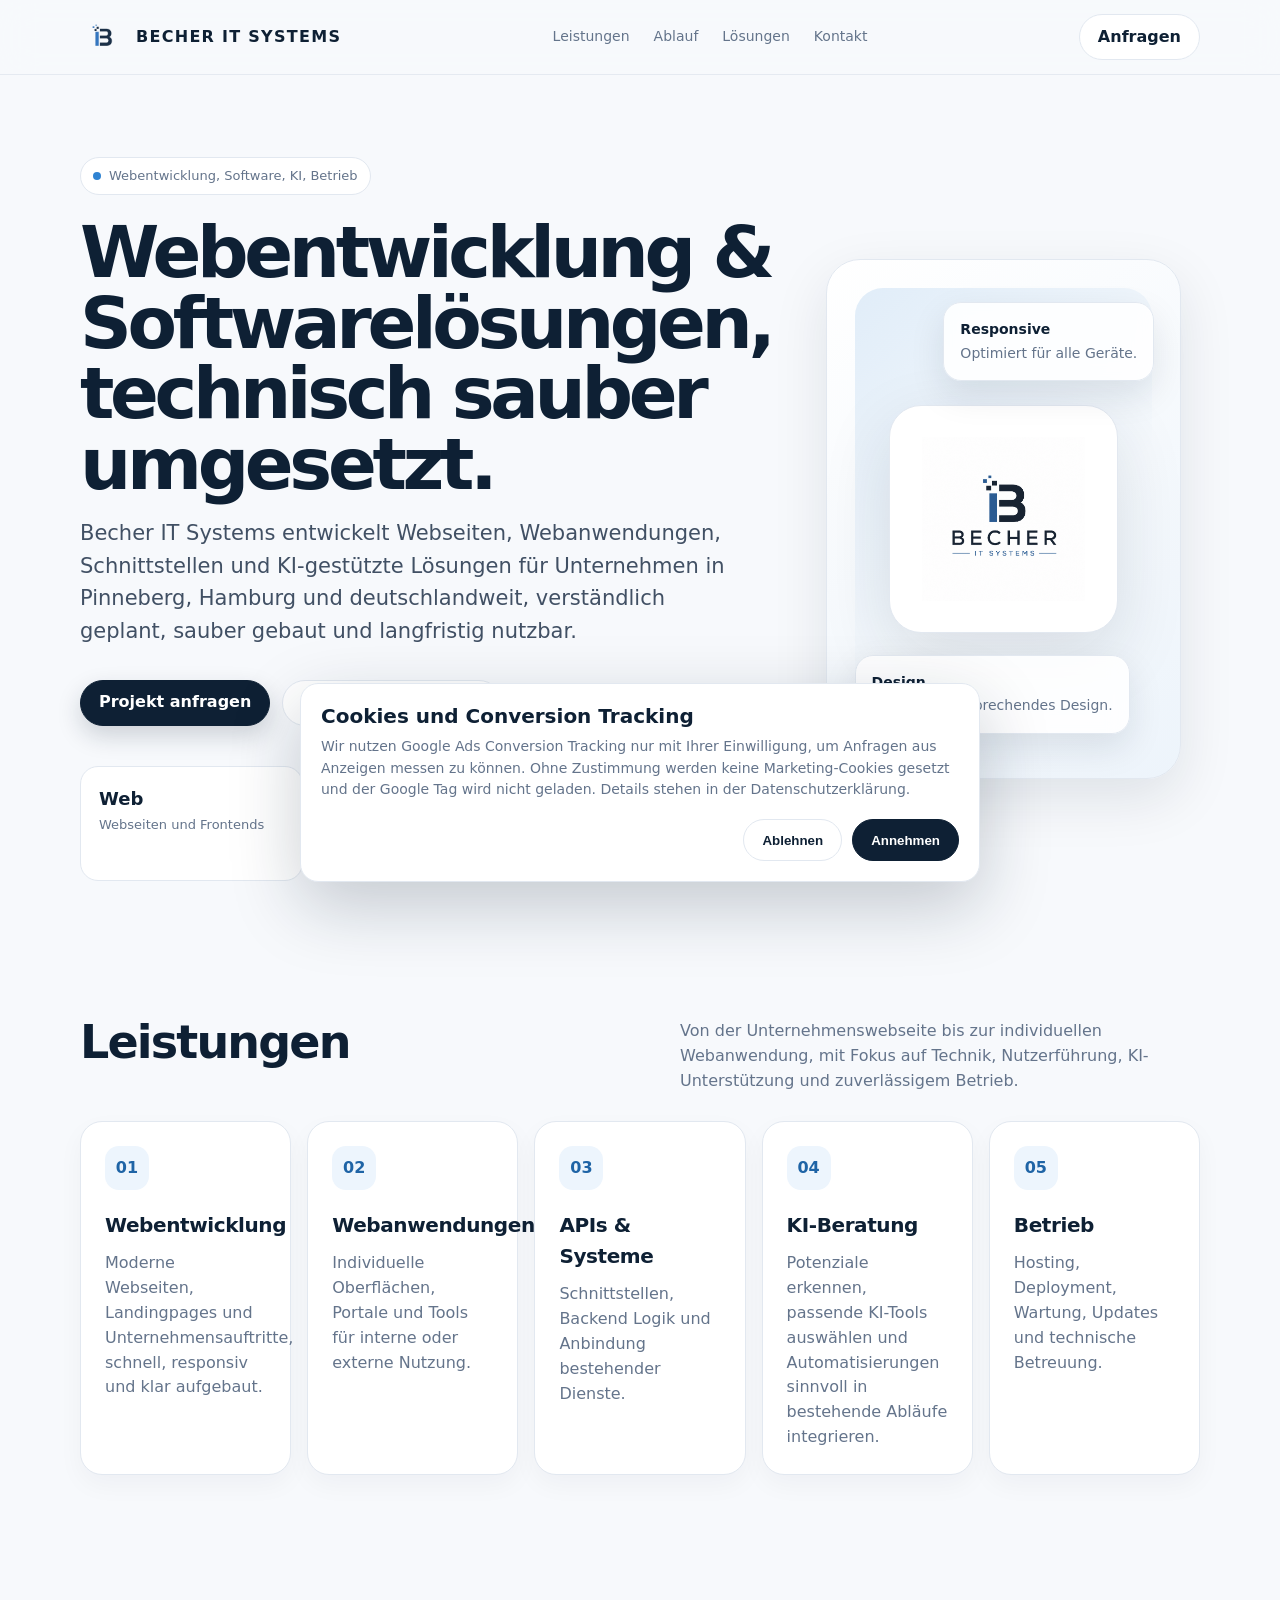
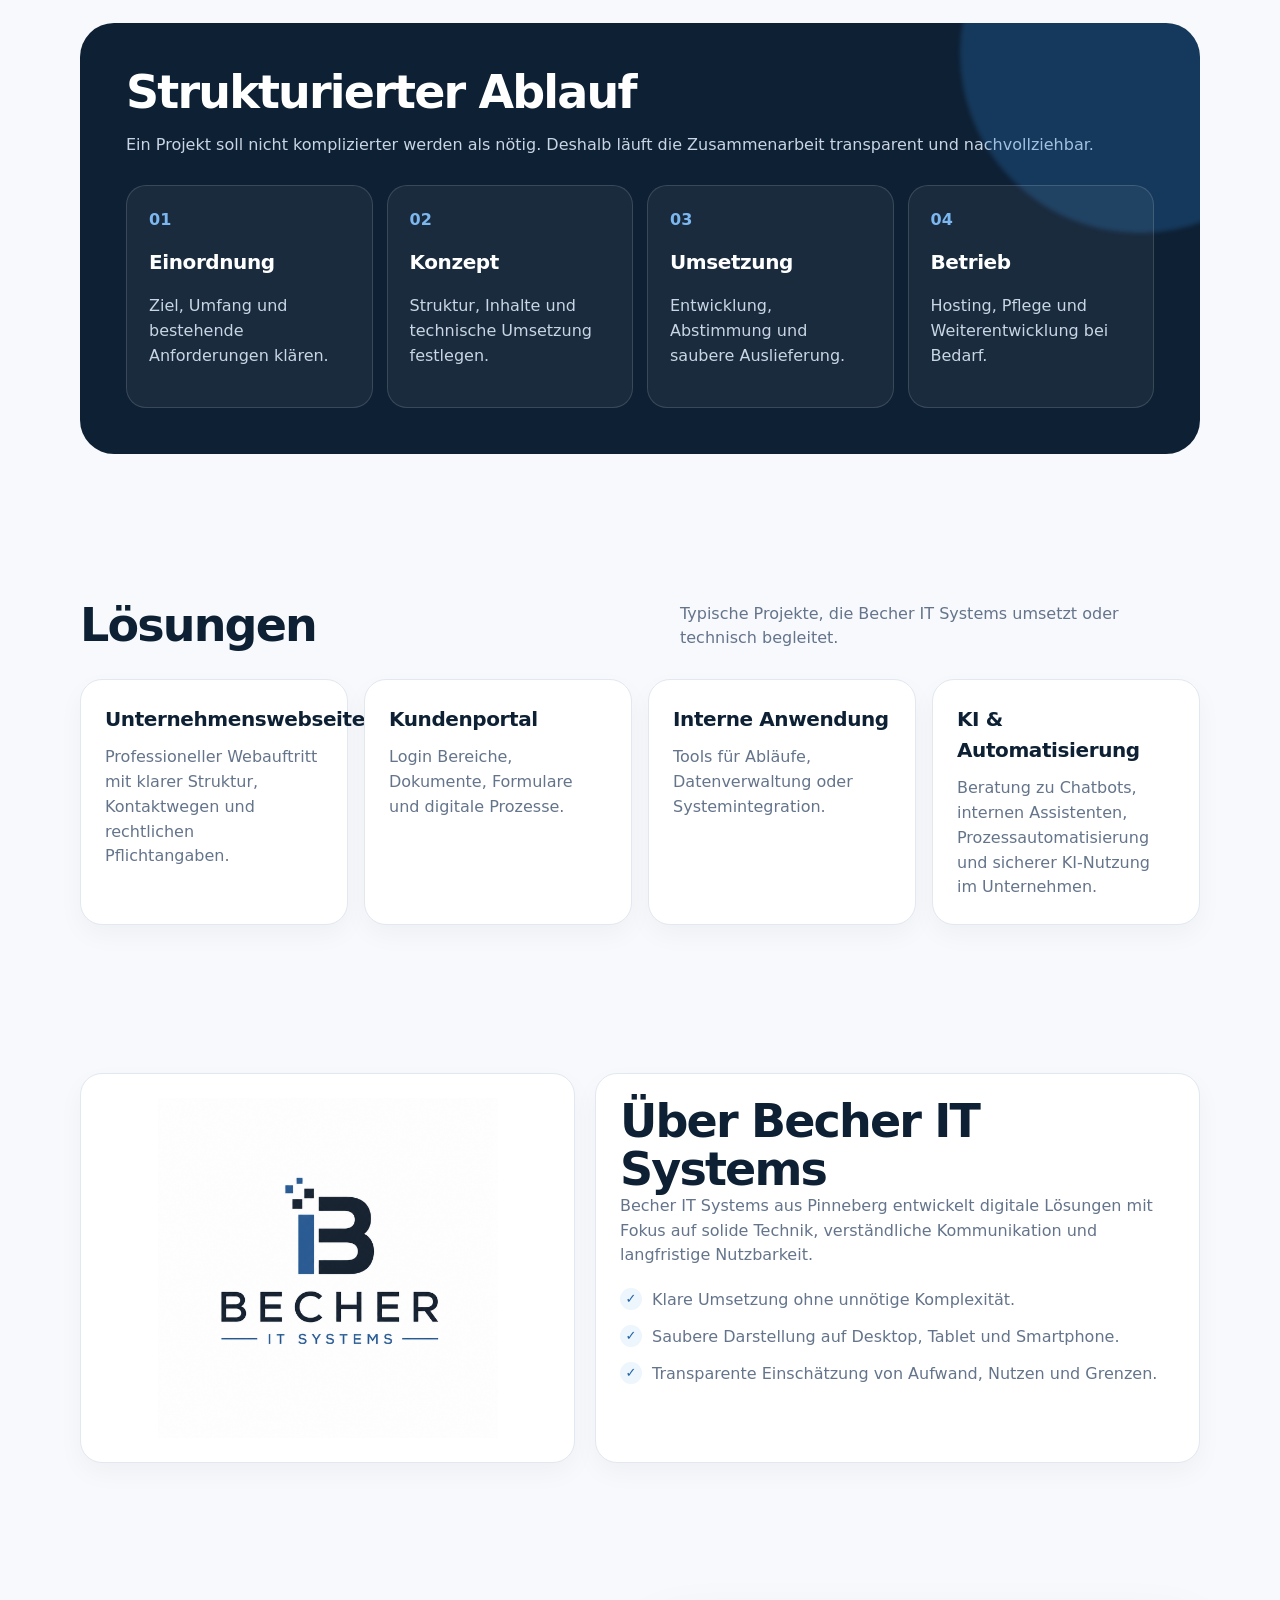
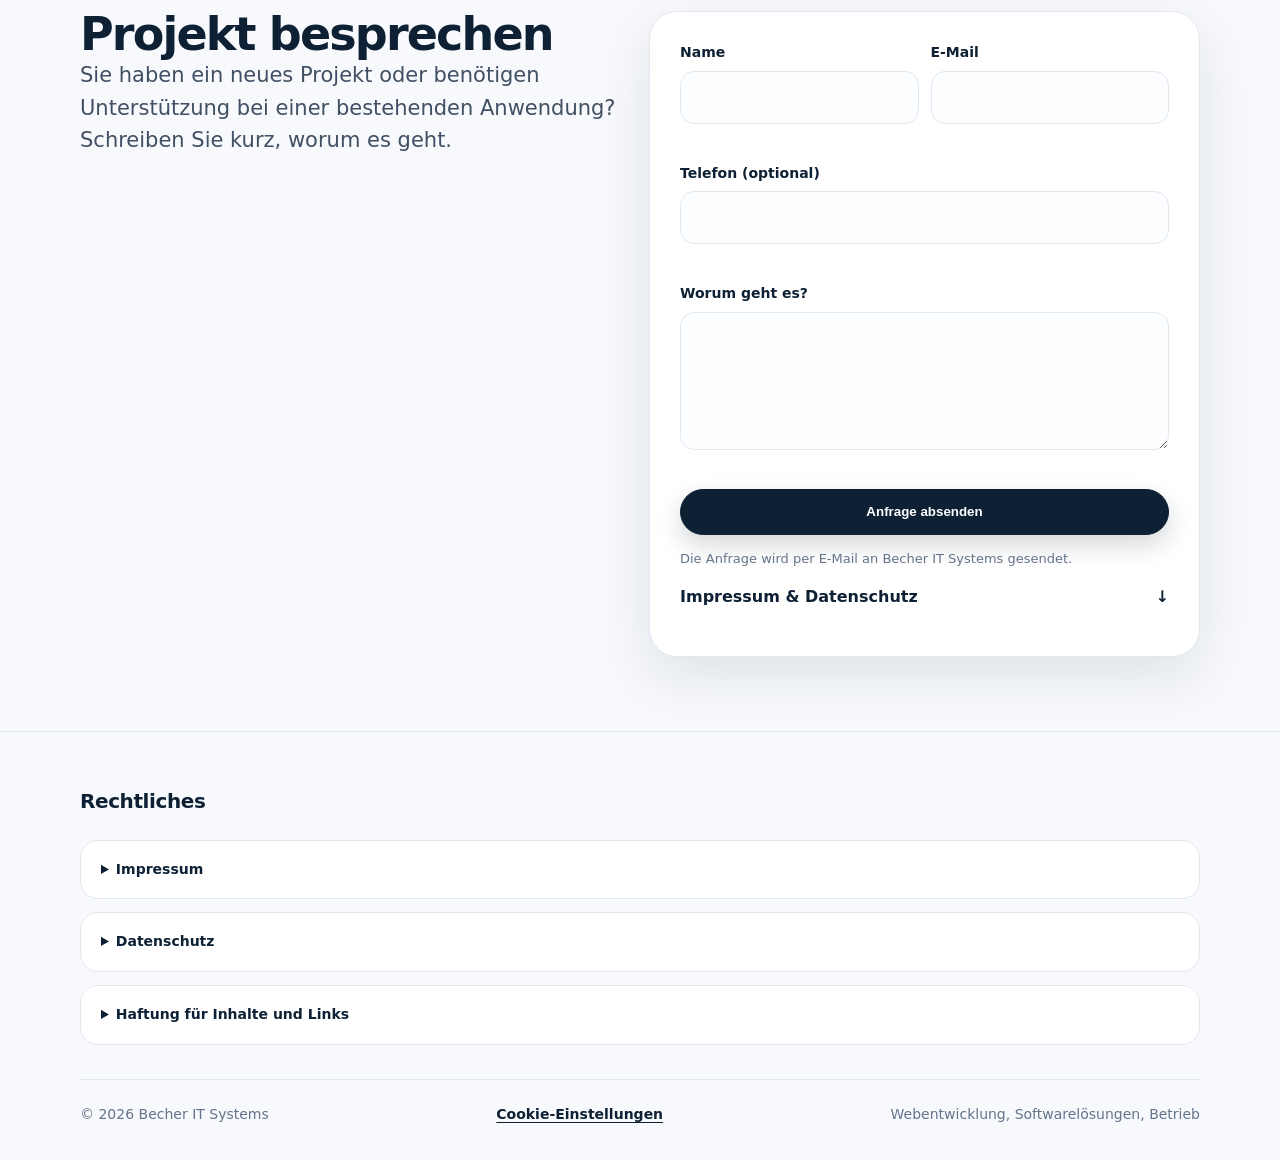
==== commit 132b81e1: "fix call feature" ====
--- a/index.html
+++ b/index.html
@@ -169,7 +169,7 @@
     .check { flex:0 0 22px; width:22px; height:22px; border-radius:50%; background:var(--soft); color:var(--blue); display:grid; place-items:center; font-weight:900; font-size:13px; }
     .contact { display:grid; grid-template-columns:1fr 1fr; gap:18px; }
     .contactBox { background:white; border:1px solid var(--line); border-radius:28px; padding:30px; box-shadow:var(--shadow); }
-    .directContact { display:grid; gap:10px; margin-top:24px; }
+    .directContact { display:none; gap:10px; margin-top:24px; }
     .directContact p { margin:0; color:var(--muted); font-size:14px; }
     .directContact .btn { width:fit-content; }
     .contactLink { display:flex; justify-content:space-between; align-items:center; gap:12px; padding:16px 0; border-bottom:1px solid var(--line); color:var(--navy); font-weight:700; }
@@ -202,7 +202,7 @@
     .cookieBanner p { margin:0; color:var(--muted); font-size:14px; }
     .cookieActions { display:flex; flex-wrap:wrap; justify-content:flex-end; gap:10px; margin-top:18px; }
     .cookieActions .btn { min-height:42px; box-shadow:none; cursor:pointer; }
-    @media (max-width:900px) { .heroGrid,.about,.contact { grid-template-columns:1fr; } .grid4,.grid3,.steps,.facts { grid-template-columns:1fr 1fr; } .visual { min-height:420px; } nav { display:none; } }
+    @media (max-width:900px) { .heroGrid,.about,.contact { grid-template-columns:1fr; } .grid4,.grid3,.steps,.facts { grid-template-columns:1fr 1fr; } .visual { min-height:420px; } nav { display:none; } .directContact { display:grid; } }
     @media (max-width:700px) { .sectionHead { display:grid; gap:10px; } .sectionHead p { max-width:none; } .formRow { grid-template-columns:1fr; } }
     @media (max-width:560px) { .grid4,.grid3,.steps,.facts { grid-template-columns:1fr; } .hero { padding-top:50px; } .dark { padding:28px; } .visual { min-height:auto; padding:22px; display:flex; flex-direction:column; gap:12px; } .visual:before { inset:16px; } .logoCard { width:min(260px, 100%); border-radius:24px; } .float { position:relative; z-index:1; display:block; width:100%; padding:14px; } .f1,.f2 { left:auto; right:auto; top:auto; bottom:auto; } .brand span { display:none; } }
   </style>
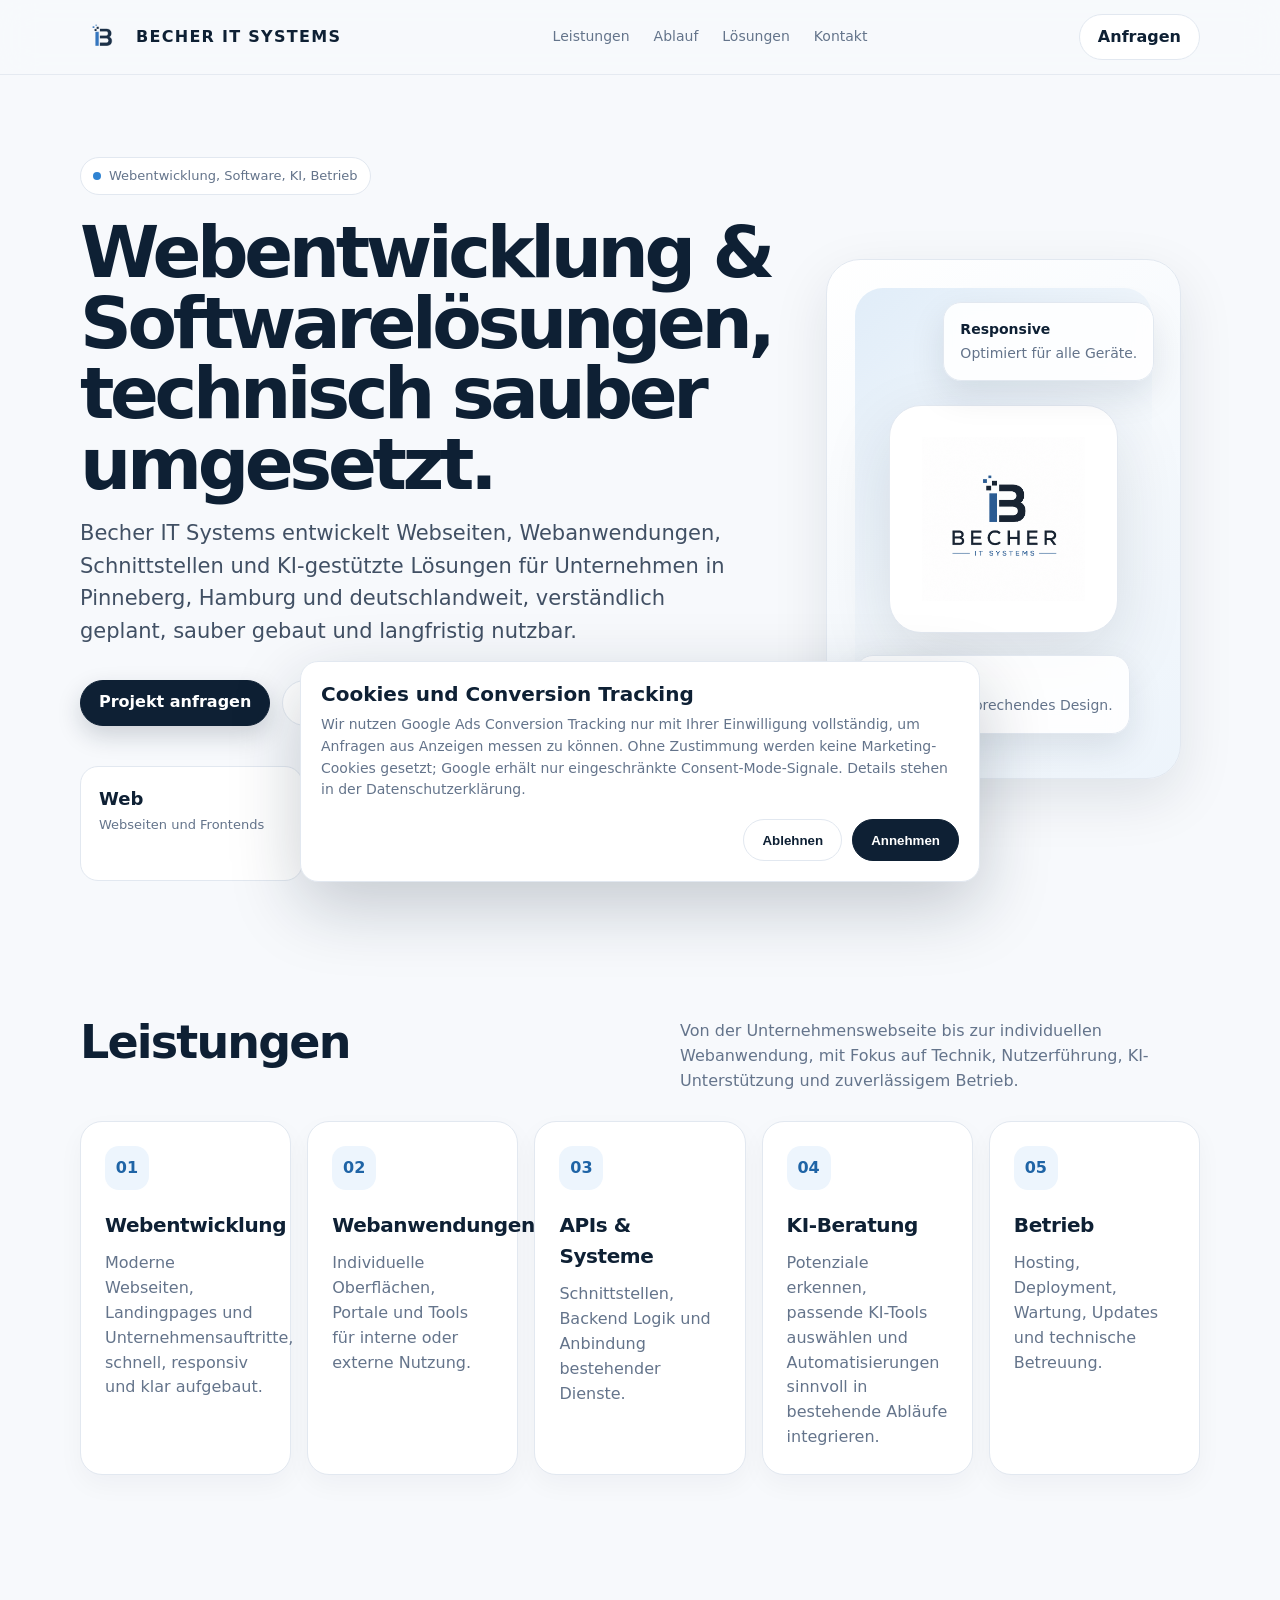
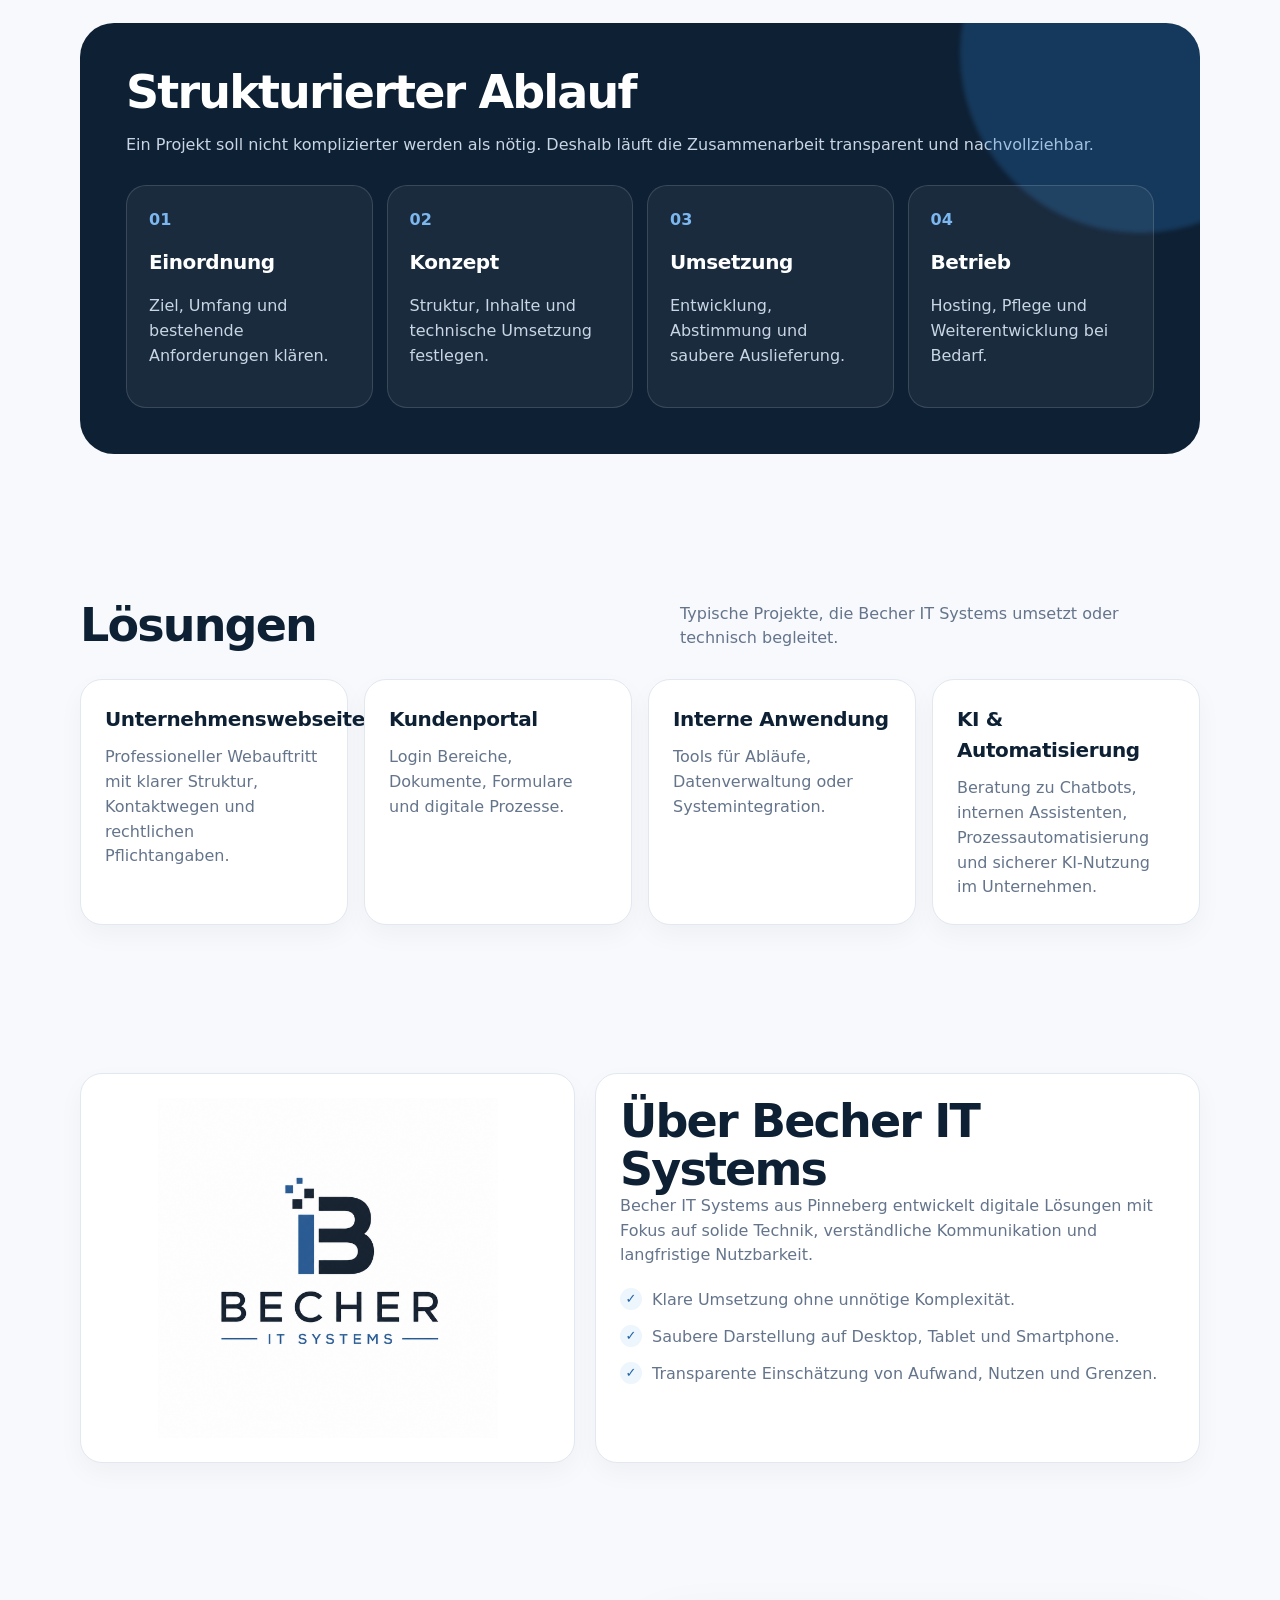
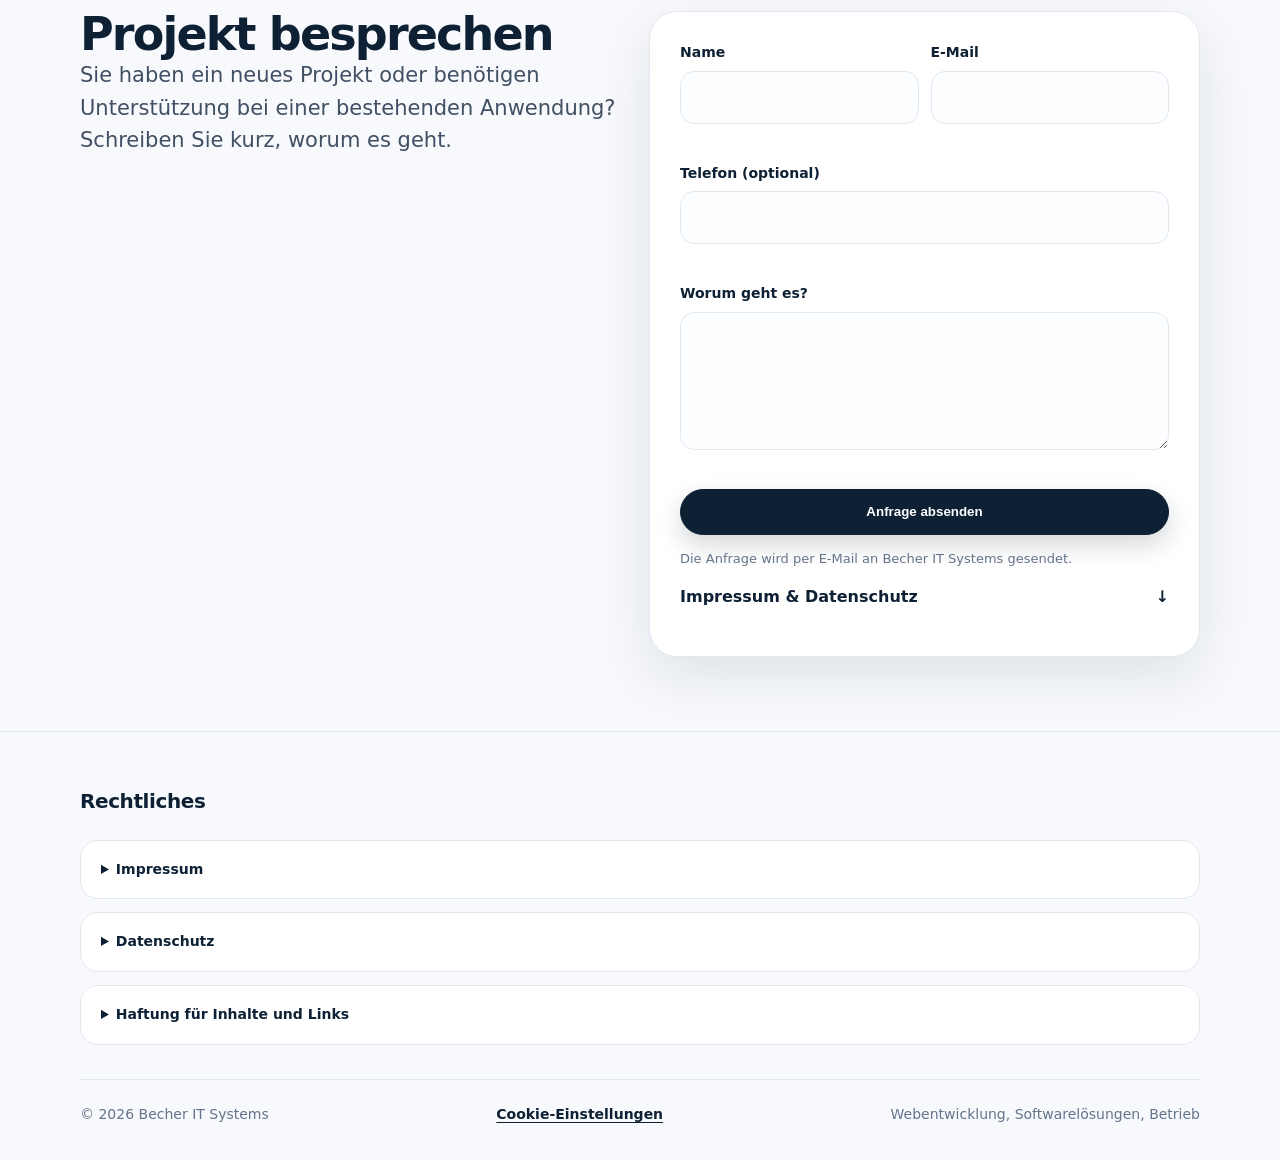
==== commit ec095338: "fix google tracking" ====
--- a/index.html
+++ b/index.html
@@ -366,7 +366,7 @@
           <p><strong>Hosting</strong><br>Diese Webseite wird als statische Webseite über GitHub Pages bereitgestellt. Anbieter ist GitHub, Inc., 88 Colin P. Kelly Jr. Street, San Francisco, CA 94107, USA. Beim Abruf der Webseite können technisch notwendige Zugriffsdaten an GitHub übermittelt und dort verarbeitet werden. Die Verarbeitung erfolgt auf Grundlage von Art. 6 Abs. 1 lit. f DSGVO, da wir ein berechtigtes Interesse an einer sicheren, zuverlässigen und effizienten Bereitstellung der Webseite haben. Weitere Informationen finden Sie in der Datenschutzerklärung von GitHub: <a href="https://docs.github.com/site-policy/privacy-policies/github-privacy-statement" target="_blank" rel="noopener">https://docs.github.com/site-policy/privacy-policies/github-privacy-statement</a>.</p>
           <p><strong>Kontaktformular</strong><br>Wenn Sie das Kontaktformular nutzen, verarbeiten wir die von Ihnen eingegebenen Daten, insbesondere Name, E-Mail-Adresse, optional Telefonnummer und Nachricht, zur Bearbeitung Ihrer Anfrage. Rechtsgrundlage ist Art. 6 Abs. 1 lit. b DSGVO, soweit es um vorvertragliche oder vertragliche Kommunikation geht, ansonsten Art. 6 Abs. 1 lit. f DSGVO. Die Daten werden gelöscht, sobald die Anfrage abschließend bearbeitet wurde und keine gesetzlichen Aufbewahrungspflichten entgegenstehen.</p>
           <p><strong>FormSubmit</strong><br>Für die Übermittlung des Kontaktformulars wird FormSubmit, FormSubmit LLC, genutzt. Die eingegebenen Formulardaten werden an FormSubmit übermittelt und anschließend per E-Mail an uns weitergeleitet. Weitere Informationen finden Sie in der Datenschutzerklärung von FormSubmit: <a href="https://formsubmit.co/privacy.pdf" target="_blank" rel="noopener">https://formsubmit.co/privacy.pdf</a>.</p>
-          <p><strong>Cookies und Google Ads Conversion Tracking</strong><br>Diese Webseite nutzt Google Ads Conversion Tracking nur nach Ihrer ausdrücklichen Einwilligung über den Cookie-Hinweis. Anbieter ist Google Ireland Limited, Gordon House, Barrow Street, Dublin 4, Irland. Nach Zustimmung wird der Google Tag geladen. Dabei können Cookies oder vergleichbare Technologien gesetzt und Informationen an Google übermittelt werden, um nachzuvollziehen, ob eine Anfrage über eine Google-Anzeige erfolgt ist. Rechtsgrundlage ist Ihre Einwilligung nach Art. 6 Abs. 1 lit. a DSGVO und § 25 Abs. 1 TDDDG. Sie können die Einwilligung jederzeit mit Wirkung für die Zukunft widerrufen, indem Sie die Cookie-Einstellungen erneut öffnen und ablehnen. Es kann zu einer Übermittlung personenbezogener Daten an Google LLC in den USA kommen. Google verwendet nach eigenen Angaben geeignete Garantien für Drittlandübermittlungen. Weitere Informationen finden Sie in den Datenschutzhinweisen von Google: <a href="https://policies.google.com/privacy" target="_blank" rel="noopener">https://policies.google.com/privacy</a>.</p>
+          <p><strong>Cookies und Google Ads Conversion Tracking</strong><br>Diese Webseite nutzt Google Ads Conversion Tracking mit Google Consent Mode. Anbieter ist Google Ireland Limited, Gordon House, Barrow Street, Dublin 4, Irland. Der Google Tag wird mit standardmäßig abgelehnten Einwilligungen geladen. Ohne Ihre Zustimmung werden keine Marketing-Cookies gesetzt und keine Werbespeicherung freigegeben; Google kann jedoch eingeschränkte, cookielose Consent-Mode-Signale erhalten, um die Funktionsweise der Einwilligung und die Anzeigenmessung technisch zu unterstützen. Nach Zustimmung können Cookies oder vergleichbare Technologien gesetzt und Informationen an Google übermittelt werden, um nachzuvollziehen, ob eine Anfrage über eine Google-Anzeige erfolgt ist. Rechtsgrundlage für Marketing-Cookies und vollständiges Conversion Tracking ist Ihre Einwilligung nach Art. 6 Abs. 1 lit. a DSGVO und § 25 Abs. 1 TDDDG. Sie können die Einwilligung jederzeit mit Wirkung für die Zukunft widerrufen, indem Sie die Cookie-Einstellungen erneut öffnen und ablehnen. Es kann zu einer Übermittlung personenbezogener Daten an Google LLC in den USA kommen. Google verwendet nach eigenen Angaben geeignete Garantien für Drittlandübermittlungen. Weitere Informationen finden Sie in den Datenschutzhinweisen von Google: <a href="https://policies.google.com/privacy" target="_blank" rel="noopener">https://policies.google.com/privacy</a>.</p>
           <p><strong>Speicherung der Cookie-Entscheidung</strong><br>Ihre Entscheidung wird für 180 Tage lokal in Ihrem Browser gespeichert, damit der Hinweis nicht bei jedem Seitenaufruf erneut erscheint. Diese Speicherung ist erforderlich, um Ihre Datenschutzentscheidung umzusetzen.</p>
           <p><strong>Ihre Rechte</strong><br>Sie haben nach Maßgabe der DSGVO das Recht auf Auskunft, Berichtigung, Löschung, Einschränkung der Verarbeitung, Datenübertragbarkeit sowie Widerspruch gegen Verarbeitungen auf Grundlage berechtigter Interessen. Erteilte Einwilligungen können Sie jederzeit mit Wirkung für die Zukunft widerrufen. Außerdem haben Sie das Recht, sich bei einer Datenschutzaufsichtsbehörde zu beschweren.</p>
         </details>
@@ -377,7 +377,7 @@
   </footer>
   <div class="cookieBanner" id="cookieBanner" role="dialog" aria-labelledby="cookieTitle" aria-describedby="cookieDescription">
     <h2 id="cookieTitle">Cookies und Conversion Tracking</h2>
-    <p id="cookieDescription">Wir nutzen Google Ads Conversion Tracking nur mit Ihrer Einwilligung, um Anfragen aus Anzeigen messen zu können. Ohne Zustimmung werden keine Marketing-Cookies gesetzt und der Google Tag wird nicht geladen. Details stehen in der Datenschutzerklärung.</p>
+    <p id="cookieDescription">Wir nutzen Google Ads Conversion Tracking nur mit Ihrer Einwilligung vollständig, um Anfragen aus Anzeigen messen zu können. Ohne Zustimmung werden keine Marketing-Cookies gesetzt; Google erhält nur eingeschränkte Consent-Mode-Signale. Details stehen in der Datenschutzerklärung.</p>
     <div class="cookieActions">
       <button class="btn secondary" type="button" id="cookieReject">Ablehnen</button>
       <button class="btn" type="button" id="cookieAccept">Annehmen</button>
@@ -402,8 +402,11 @@
       ad_storage: 'denied',
       analytics_storage: 'denied',
       ad_user_data: 'denied',
-      ad_personalization: 'denied'
+      ad_personalization: 'denied',
+      wait_for_update: 500
     });
+
+    gtag('set', 'ads_data_redaction', true);
 
     function loadGoogleTag() {
       if (document.querySelector(`script[src*="googletagmanager.com/gtag/js?id=${GOOGLE_ADS_ID}"]`)) return;
@@ -426,8 +429,6 @@
         ad_user_data: accepted ? 'granted' : 'denied',
         ad_personalization: accepted ? 'granted' : 'denied'
       });
-
-      if (accepted) loadGoogleTag();
     }
 
     function saveConsent(choice) {
@@ -456,16 +457,14 @@
       }
     }
 
-    function hasMarketingConsent() {
-      return getStoredConsent() === 'accepted';
-    }
-
     const storedConsent = getStoredConsent();
     if (storedConsent) {
       applyConsent(storedConsent);
     } else {
       cookieBanner?.classList.add('isVisible');
     }
+
+    loadGoogleTag();
 
     cookieAccept?.addEventListener('click', () => saveConsent('accepted'));
     cookieReject?.addEventListener('click', () => saveConsent('rejected'));
@@ -493,8 +492,6 @@
         requestForm.querySelector(':invalid')?.focus();
         return;
       }
-
-      if (!hasMarketingConsent()) return;
 
       event.preventDefault();
 
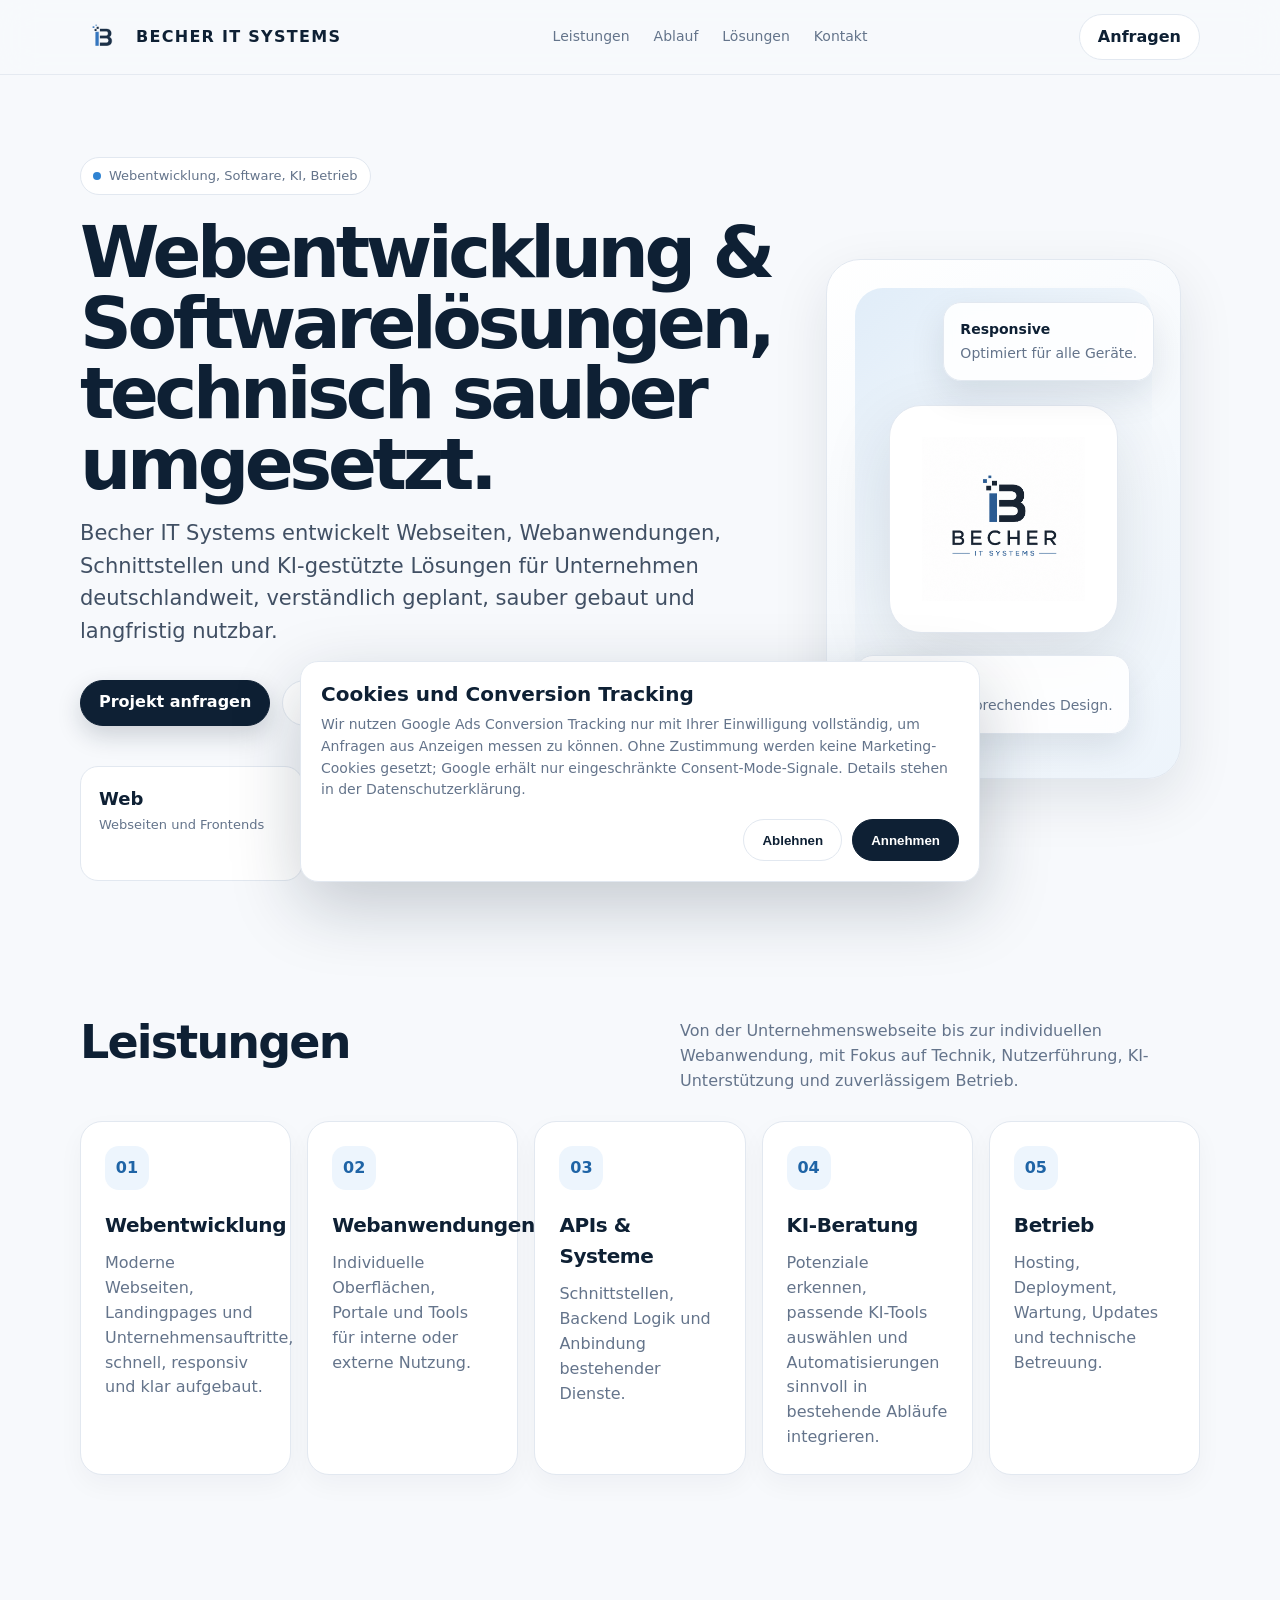
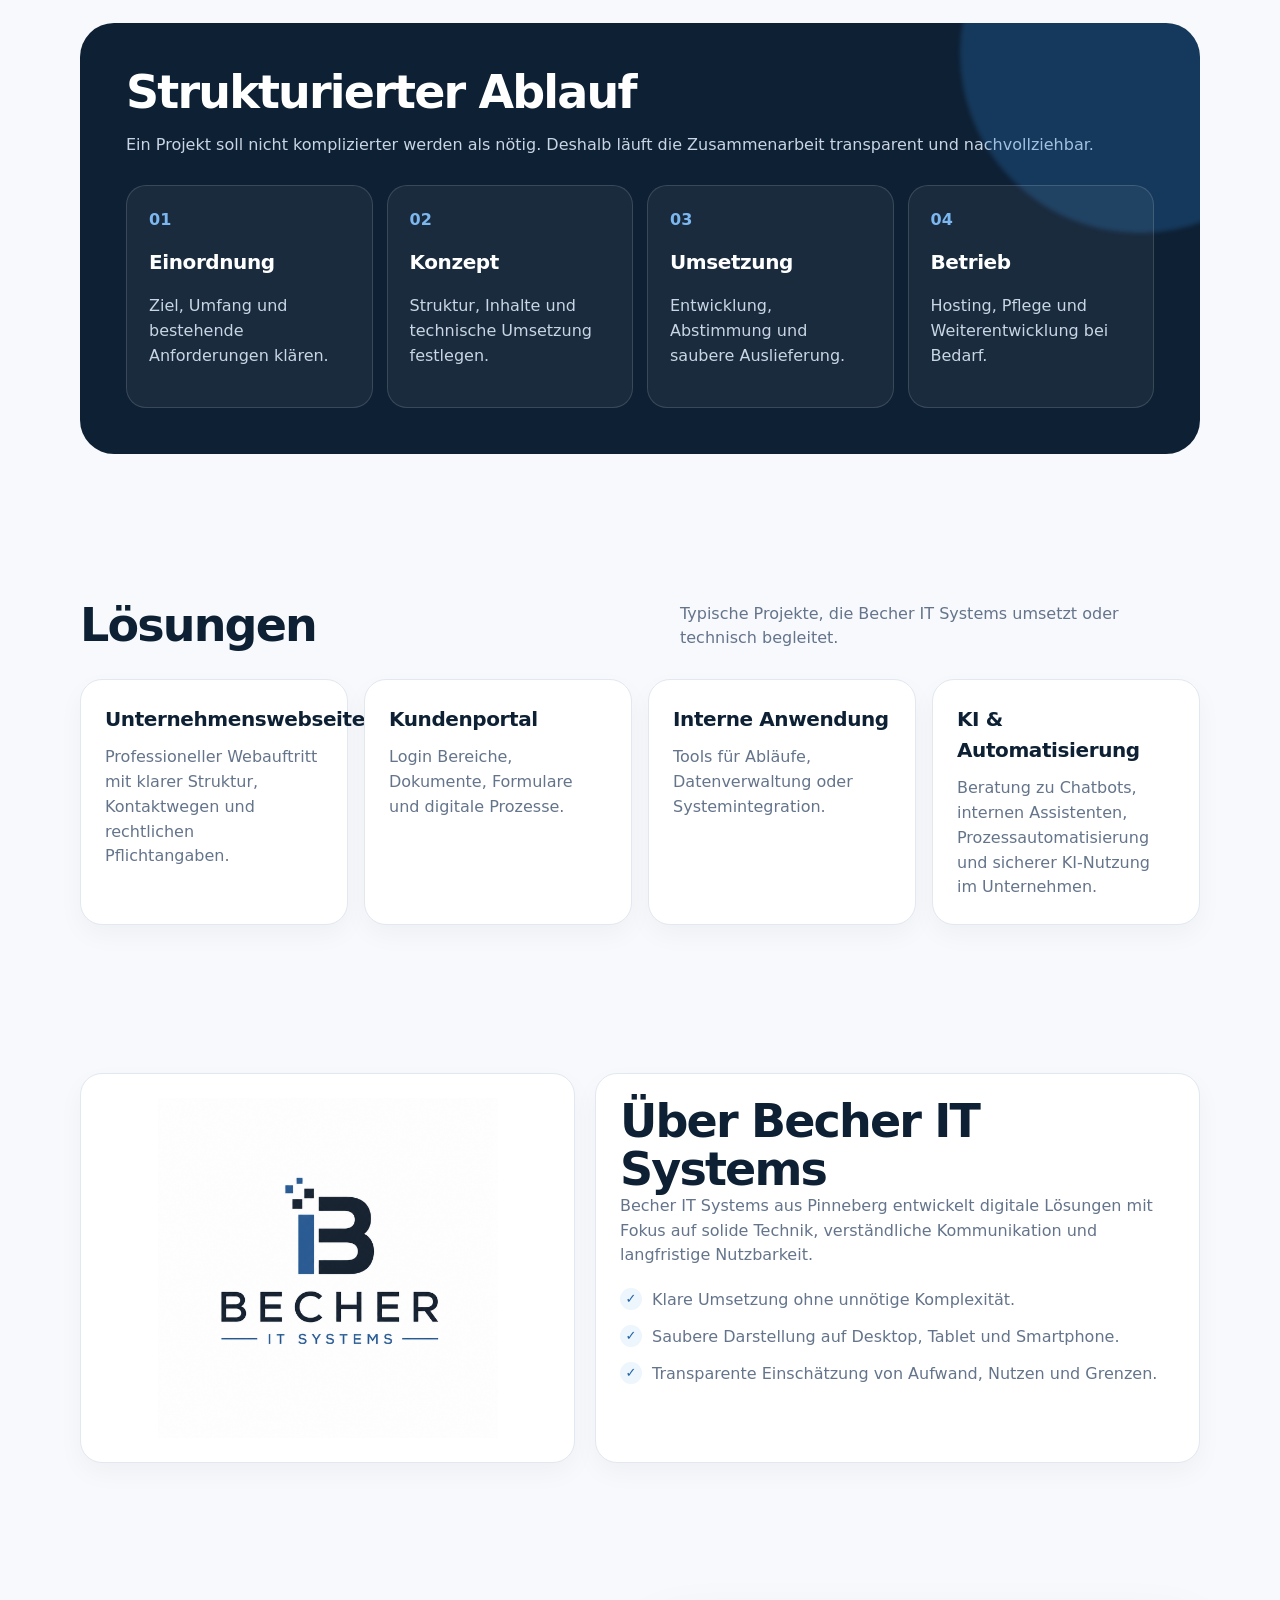
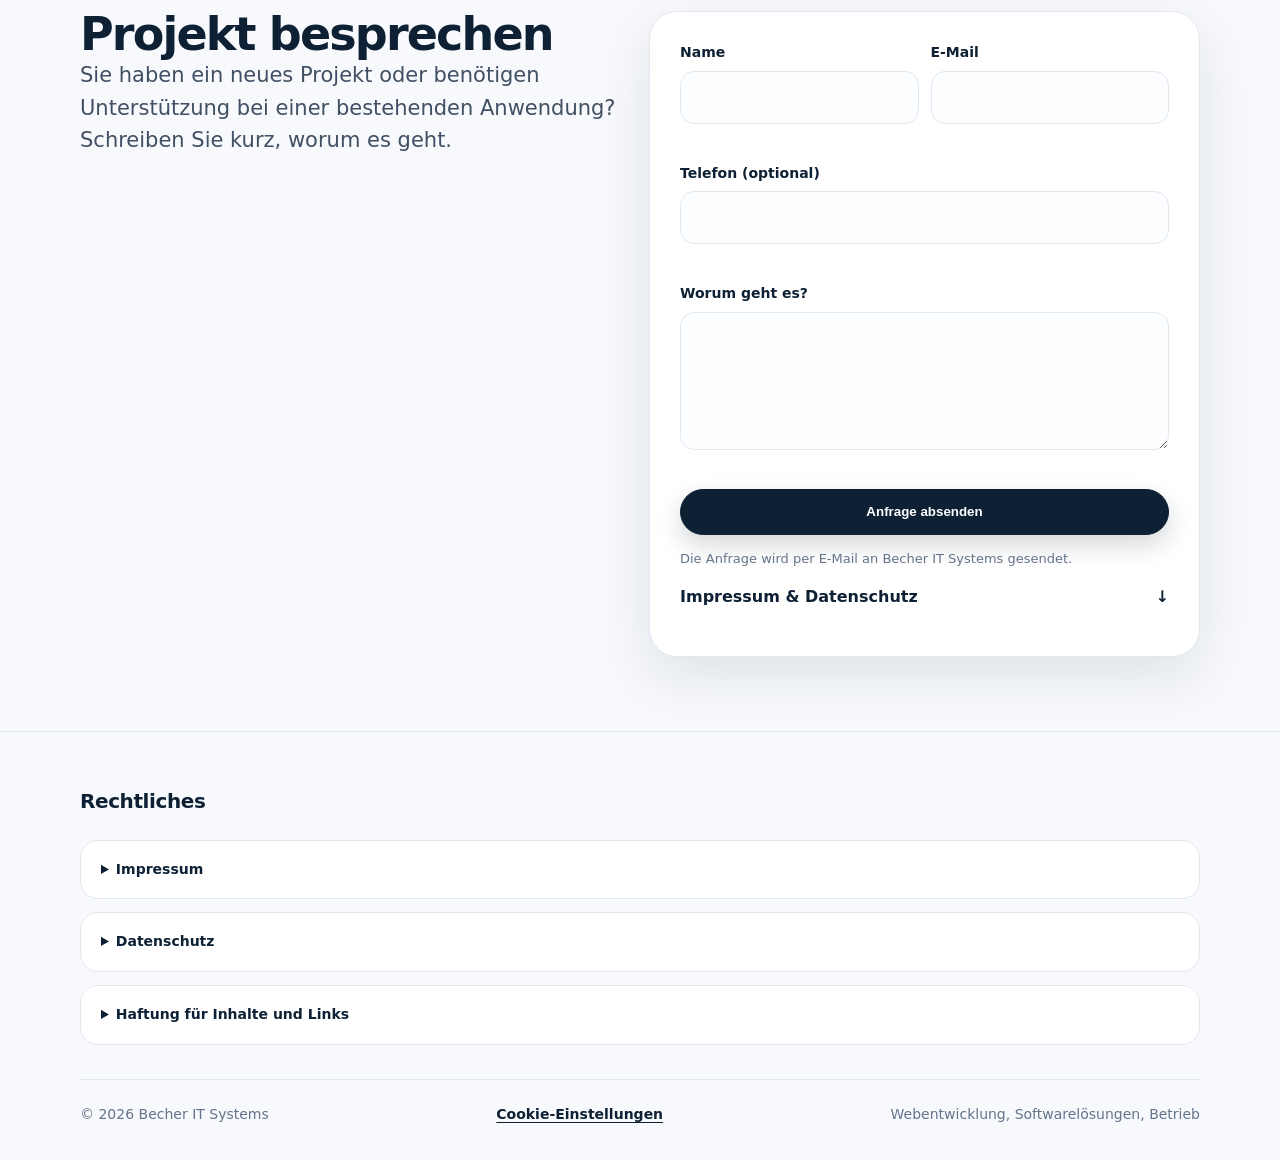
==== commit 73c195df: "make german wide" ====
--- a/index.html
+++ b/index.html
@@ -1,520 +1,1418 @@
 <!doctype html>
 <html lang="de">
-<head>
-  <meta charset="utf-8">
-  <meta name="viewport" content="width=device-width, initial-scale=1">
-  <title>Becher IT Systems | Webentwicklung & Softwarelösungen in Pinneberg</title>
-  <meta name="description" content="Becher IT Systems entwickelt Webseiten, Webanwendungen, Schnittstellen, KI-Beratung und individuelle Softwarelösungen für Unternehmen in Pinneberg, Hamburg und deutschlandweit.">
-  <meta name="robots" content="index, follow">
-  <meta name="author" content="Becher IT Systems">
-  <meta name="theme-color" content="#0e2034">
-  <link rel="canonical" href="https://becher-it.systems/">
-  <link rel="icon" href="assets/logo-icon.png">
-  <meta property="og:type" content="website">
-  <meta property="og:locale" content="de_DE">
-  <meta property="og:site_name" content="Becher IT Systems">
-  <meta property="og:title" content="Becher IT Systems | Webentwicklung & Softwarelösungen">
-  <meta property="og:description" content="Webseiten, Webanwendungen, Schnittstellen, KI-Beratung und individuelle Softwarelösungen für Unternehmen in Pinneberg, Hamburg und deutschlandweit.">
-  <meta property="og:url" content="https://becher-it.systems/">
-  <meta property="og:image" content="https://becher-it.systems/assets/logo-full.png">
-  <meta name="twitter:card" content="summary_large_image">
-  <meta name="twitter:title" content="Becher IT Systems | Webentwicklung & Softwarelösungen">
-  <meta name="twitter:description" content="Webseiten, Webanwendungen, Schnittstellen, KI-Beratung und individuelle Softwarelösungen für Unternehmen.">
-  <meta name="twitter:image" content="https://becher-it.systems/assets/logo-full.png">
-  <script type="application/ld+json">
-    {
-      "@context": "https://schema.org",
-      "@type": "ProfessionalService",
-      "@id": "https://becher-it.systems/#business",
-      "name": "Becher IT Systems",
-      "url": "https://becher-it.systems/",
-      "logo": "https://becher-it.systems/assets/logo-full.png",
-      "image": "https://becher-it.systems/assets/logo-full.png",
-      "description": "Becher IT Systems entwickelt Webseiten, Webanwendungen, Schnittstellen, KI-Beratung und individuelle Softwarelösungen für Unternehmen.",
-      "founder": {
-        "@type": "Person",
-        "name": "Tim Becher"
-      },
-      "address": {
-        "@type": "PostalAddress",
-        "streetAddress": "An der Mühlenau 10c",
-        "postalCode": "25421",
-        "addressLocality": "Pinneberg",
-        "addressCountry": "DE"
-      },
-      "email": "info@becher-it.systems",
-      "telephone": "+49 151 54881686",
-      "areaServed": [
-        {
-          "@type": "City",
-          "name": "Pinneberg"
+  <head>
+    <meta charset="utf-8" />
+    <meta name="viewport" content="width=device-width, initial-scale=1" />
+    <title>
+      Becher IT Systems | Webentwicklung & Softwarelösungen in Pinneberg
+    </title>
+    <meta
+      name="description"
+      content="Becher IT Systems entwickelt Webseiten, Webanwendungen, Schnittstellen, KI-Beratung und individuelle Softwarelösungen für Unternehmen in Pinneberg, Hamburg und deutschlandweit."
+    />
+    <meta name="robots" content="index, follow" />
+    <meta name="author" content="Becher IT Systems" />
+    <meta name="theme-color" content="#0e2034" />
+    <link rel="canonical" href="https://becher-it.systems/" />
+    <link rel="icon" href="assets/logo-icon.png" />
+    <meta property="og:type" content="website" />
+    <meta property="og:locale" content="de_DE" />
+    <meta property="og:site_name" content="Becher IT Systems" />
+    <meta
+      property="og:title"
+      content="Becher IT Systems | Webentwicklung & Softwarelösungen"
+    />
+    <meta
+      property="og:description"
+      content="Webseiten, Webanwendungen, Schnittstellen, KI-Beratung und individuelle Softwarelösungen für Unternehmen in Pinneberg, Hamburg und deutschlandweit."
+    />
+    <meta property="og:url" content="https://becher-it.systems/" />
+    <meta
+      property="og:image"
+      content="https://becher-it.systems/assets/logo-full.png"
+    />
+    <meta name="twitter:card" content="summary_large_image" />
+    <meta
+      name="twitter:title"
+      content="Becher IT Systems | Webentwicklung & Softwarelösungen"
+    />
+    <meta
+      name="twitter:description"
+      content="Webseiten, Webanwendungen, Schnittstellen, KI-Beratung und individuelle Softwarelösungen für Unternehmen."
+    />
+    <meta
+      name="twitter:image"
+      content="https://becher-it.systems/assets/logo-full.png"
+    />
+    <script type="application/ld+json">
+      {
+        "@context": "https://schema.org",
+        "@type": "ProfessionalService",
+        "@id": "https://becher-it.systems/#business",
+        "name": "Becher IT Systems",
+        "url": "https://becher-it.systems/",
+        "logo": "https://becher-it.systems/assets/logo-full.png",
+        "image": "https://becher-it.systems/assets/logo-full.png",
+        "description": "Becher IT Systems entwickelt Webseiten, Webanwendungen, Schnittstellen, KI-Beratung und individuelle Softwarelösungen für Unternehmen.",
+        "founder": {
+          "@type": "Person",
+          "name": "Tim Becher"
         },
-        {
-          "@type": "City",
-          "name": "Hamburg"
+        "address": {
+          "@type": "PostalAddress",
+          "streetAddress": "An der Mühlenau 10c",
+          "postalCode": "25421",
+          "addressLocality": "Pinneberg",
+          "addressCountry": "DE"
         },
-        {
-          "@type": "Country",
-          "name": "Deutschland"
-        }
-      ],
-      "priceRange": "$$",
-      "sameAs": [],
-      "knowsAbout": [
-        "Webentwicklung",
-        "Webdesign",
-        "Webanwendungen",
-        "Softwareentwicklung",
-        "API-Entwicklung",
-        "KI-Beratung",
-        "Automatisierung",
-        "Hosting",
-        "Wartung"
-      ],
-      "makesOffer": [
-        {
-          "@type": "Offer",
-          "itemOffered": {
-            "@type": "Service",
-            "name": "Webentwicklung",
-            "description": "Moderne Webseiten, Landingpages und Unternehmensauftritte."
+        "email": "info@becher-it.systems",
+        "telephone": "+49 151 54881686",
+        "areaServed": [
+          {
+            "@type": "City",
+            "name": "Pinneberg"
+          },
+          {
+            "@type": "City",
+            "name": "Hamburg"
+          },
+          {
+            "@type": "Country",
+            "name": "Deutschland"
           }
-        },
-        {
-          "@type": "Offer",
-          "itemOffered": {
-            "@type": "Service",
-            "name": "Individuelle Softwareentwicklung",
-            "description": "Webanwendungen, Portale, interne Tools und Schnittstellen."
+        ],
+        "priceRange": "$$",
+        "sameAs": [],
+        "knowsAbout": [
+          "Webentwicklung",
+          "Webdesign",
+          "Webanwendungen",
+          "Softwareentwicklung",
+          "API-Entwicklung",
+          "KI-Beratung",
+          "Automatisierung",
+          "Hosting",
+          "Wartung"
+        ],
+        "makesOffer": [
+          {
+            "@type": "Offer",
+            "itemOffered": {
+              "@type": "Service",
+              "name": "Webentwicklung",
+              "description": "Moderne Webseiten, Landingpages und Unternehmensauftritte."
+            }
+          },
+          {
+            "@type": "Offer",
+            "itemOffered": {
+              "@type": "Service",
+              "name": "Individuelle Softwareentwicklung",
+              "description": "Webanwendungen, Portale, interne Tools und Schnittstellen."
+            }
+          },
+          {
+            "@type": "Offer",
+            "itemOffered": {
+              "@type": "Service",
+              "name": "KI-Beratung",
+              "description": "Einordnung, Auswahl und Integration von KI-Tools und Automatisierungen."
+            }
+          },
+          {
+            "@type": "Offer",
+            "itemOffered": {
+              "@type": "Service",
+              "name": "Hosting und Wartung",
+              "description": "Technischer Betrieb, Deployment, Updates und Betreuung."
+            }
           }
-        },
-        {
-          "@type": "Offer",
-          "itemOffered": {
-            "@type": "Service",
-            "name": "KI-Beratung",
-            "description": "Einordnung, Auswahl und Integration von KI-Tools und Automatisierungen."
-          }
-        },
-        {
-          "@type": "Offer",
-          "itemOffered": {
-            "@type": "Service",
-            "name": "Hosting und Wartung",
-            "description": "Technischer Betrieb, Deployment, Updates und Betreuung."
-          }
-        }
-      ]
-    }
-  </script>
-  <style>
-    :root {
-      --bg:#f7f9fc; --card:#ffffff; --text:#111827; --muted:#64748b; --line:#e2e8f0;
-      --navy:#0e2034; --navy2:#142b45; --blue:#1f64a6; --blue2:#2f83d2; --soft:#edf5fd;
-      --radius:22px; --shadow:0 20px 55px rgba(14,32,52,.10);
-    }
-    * { box-sizing:border-box; }
-    html { scroll-behavior:smooth; }
-    body { margin:0; font-family:Inter, ui-sans-serif, system-ui, -apple-system, BlinkMacSystemFont, "Segoe UI", Arial, sans-serif; background:var(--bg); color:var(--text); line-height:1.55; }
-    a { color:inherit; text-decoration:none; }
-    .wrap { width:min(1120px, calc(100% - 36px)); margin:0 auto; }
-    header { position:sticky; top:0; z-index:20; background:rgba(247,249,252,.84); backdrop-filter:blur(16px); border-bottom:1px solid rgba(226,232,240,.85); }
-    .nav { height:74px; display:flex; align-items:center; justify-content:space-between; gap:24px; }
-    .brand { display:flex; align-items:center; gap:12px; font-weight:800; letter-spacing:.08em; text-transform:uppercase; color:var(--navy); }
-    .brand img { width:44px; height:44px; object-fit:contain; }
-    nav { display:flex; align-items:center; gap:24px; color:var(--muted); font-size:14px; }
-    nav a:hover { color:var(--navy); }
-    .btn { display:inline-flex; align-items:center; justify-content:center; min-height:46px; padding:0 18px; border-radius:999px; background:var(--navy); color:white; font-weight:700; border:1px solid var(--navy); box-shadow:0 10px 24px rgba(14,32,52,.18); }
-    .btn.secondary { background:white; color:var(--navy); border-color:var(--line); box-shadow:none; }
-    .hero { padding:82px 0 64px; overflow:hidden; }
-    .heroGrid { display:grid; grid-template-columns:1.05fr .95fr; gap:54px; align-items:center; }
-    .eyebrow { display:inline-flex; gap:8px; align-items:center; padding:8px 12px; border:1px solid var(--line); border-radius:999px; color:var(--muted); background:white; font-size:13px; }
-    .dot { width:8px; height:8px; border-radius:50%; background:var(--blue2); }
-    h1 { margin:22px 0 18px; font-size:clamp(42px, 6vw, 72px); line-height:.98; letter-spacing:-.06em; color:var(--navy); }
-    .lead { margin:0; max-width:650px; color:#415064; font-size:clamp(18px, 2vw, 21px); }
-    .actions { display:flex; flex-wrap:wrap; gap:12px; margin-top:32px; }
-    .facts { display:grid; grid-template-columns:repeat(3,1fr); gap:12px; margin-top:40px; }
-    .fact { padding:18px; border:1px solid var(--line); border-radius:18px; background:white; }
-    .fact strong { display:block; color:var(--navy); font-size:18px; }
-    .fact span { color:var(--muted); font-size:13px; }
-    .visual { position:relative; min-height:520px; border-radius:34px; background:linear-gradient(145deg,#fff,#edf4fb); border:1px solid var(--line); box-shadow:var(--shadow); padding:34px; display:grid; place-items:center; }
-    .visual:before { content:""; position:absolute; inset:28px; border-radius:28px; background:linear-gradient(140deg, rgba(47,131,210,.14), transparent 58%); }
-    .logoCard { position:relative; width:min(370px, 80%); aspect-ratio:1; border-radius:32px; background:#fff; display:grid; place-items:center; box-shadow:0 24px 70px rgba(14,32,52,.12); border:1px solid var(--line); }
-    .logoCard img { width:72%; height:72%; object-fit:contain; }
-    .float { position:absolute; border:1px solid var(--line); background:rgba(255,255,255,.88); backdrop-filter:blur(10px); border-radius:18px; padding:16px; box-shadow:0 14px 35px rgba(14,32,52,.10); color:var(--muted); font-size:14px; }
-    .float b { display:block; color:var(--navy); margin-bottom:2px; }
-    .f1 { left:28px; bottom:44px; } .f2 { right:26px; top:42px; }
-    section { padding:74px 0; }
-    .sectionHead { display:flex; justify-content:space-between; gap:24px; align-items:flex-start; margin-bottom:28px; }
-    h2 { margin:0; font-size:clamp(30px, 4vw, 46px); line-height:1.04; letter-spacing:-.04em; color:var(--navy); }
-    .sectionHead p { margin:0; max-width:520px; color:var(--muted); }
-    .grid4 { display:grid; grid-template-columns:repeat(auto-fit, minmax(190px, 1fr)); gap:16px; }
-    .grid3 { display:grid; grid-template-columns:repeat(auto-fit, minmax(230px, 1fr)); gap:16px; }
-    .card { background:var(--card); border:1px solid var(--line); border-radius:var(--radius); padding:24px; box-shadow:0 10px 26px rgba(14,32,52,.04); }
-    .icon { width:44px; height:44px; border-radius:14px; background:var(--soft); display:grid; place-items:center; color:var(--blue); font-weight:900; margin-bottom:20px; }
-    h3 { margin:0 0 10px; color:var(--navy); font-size:20px; letter-spacing:-.02em; }
-    .card p { margin:0; color:var(--muted); }
-    .dark { background:var(--navy); color:white; border-radius:34px; padding:46px; overflow:hidden; position:relative; }
-    .dark:after { content:""; position:absolute; width:360px; height:360px; border-radius:50%; background:rgba(47,131,210,.25); right:-120px; top:-150px; filter:blur(2px); }
-    .dark h2, .dark h3 { color:white; }
-    .dark p { color:#c9d5e4; }
-    .steps { display:grid; grid-template-columns:repeat(4,1fr); gap:14px; margin-top:28px; position:relative; z-index:1; }
-    .step { padding:22px; border:1px solid rgba(255,255,255,.14); border-radius:20px; background:rgba(255,255,255,.05); }
-    .num { color:#7db7f0; font-weight:800; margin-bottom:14px; }
-    .about { display:grid; grid-template-columns:.9fr 1.1fr; gap:20px; align-items:stretch; }
-    .aboutLogo { display:grid; place-items:center; min-height:340px; }
-    .aboutLogo img { width:min(340px, 80%); }
-    .list { display:grid; gap:12px; margin-top:20px; }
-    .list div { display:flex; gap:10px; color:var(--muted); }
-    .check { flex:0 0 22px; width:22px; height:22px; border-radius:50%; background:var(--soft); color:var(--blue); display:grid; place-items:center; font-weight:900; font-size:13px; }
-    .contact { display:grid; grid-template-columns:1fr 1fr; gap:18px; }
-    .contactBox { background:white; border:1px solid var(--line); border-radius:28px; padding:30px; box-shadow:var(--shadow); }
-    .directContact { display:none; gap:10px; margin-top:24px; }
-    .directContact p { margin:0; color:var(--muted); font-size:14px; }
-    .directContact .btn { width:fit-content; }
-    .contactLink { display:flex; justify-content:space-between; align-items:center; gap:12px; padding:16px 0; border-bottom:1px solid var(--line); color:var(--navy); font-weight:700; }
-    .contactLink:last-child { border-bottom:0; }
-    .requestForm { display:grid; gap:14px; }
-    .formRow { display:grid; grid-template-columns:1fr 1fr; gap:12px; }
-    .field { display:grid; gap:7px; }
-    .field label { color:var(--navy); font-weight:800; font-size:14px; }
-    .field input, .field textarea { width:100%; border:1px solid var(--line); border-radius:14px; padding:13px 14px; font:inherit; color:var(--text); background:#fbfdff; outline:none; transition:border-color .18s ease, box-shadow .18s ease, background .18s ease; }
-    .field textarea { min-height:138px; resize:vertical; }
-    .field input:focus, .field textarea:focus { border-color:var(--blue2); box-shadow:0 0 0 4px rgba(47,131,210,.12); background:white; }
-    .requestForm.wasValidated .field input:invalid, .requestForm.wasValidated .field textarea:invalid { border-color:#d94b4b; box-shadow:0 0 0 4px rgba(217,75,75,.10); background:#fffafa; }
-    .errorText { min-height:18px; color:#b4232c; font-size:12px; font-weight:700; }
-    .formHint { margin:0; color:var(--muted); font-size:13px; }
-    .hiddenField { position:absolute; left:-9999px; opacity:0; pointer-events:none; }
-    details { background:white; border:1px solid var(--line); border-radius:18px; padding:18px 20px; }
-    details + details { margin-top:12px; }
-    summary { cursor:pointer; font-weight:800; color:var(--navy); }
-    details p { color:var(--muted); margin-bottom:0; }
-    details ul { color:var(--muted); margin:12px 0 0; padding-left:20px; }
-    details li + li { margin-top:8px; }
-    footer { padding:54px 0 34px; border-top:1px solid var(--line); color:var(--muted); font-size:14px; }
-    .legalFooter { display:grid; gap:1px; margin-bottom:34px; }
-    .legalFooter .sectionHead { margin-bottom:12px; }
-    .foot { display:flex; justify-content:space-between; gap:20px; flex-wrap:wrap; padding-top:24px; border-top:1px solid var(--line); }
-    .textButton { border:0; padding:0; background:transparent; color:var(--navy); font:inherit; font-weight:800; cursor:pointer; text-decoration:underline; text-underline-offset:3px; }
-    .cookieBanner { position:fixed; left:50%; bottom:18px; z-index:100; width:min(680px, calc(100% - 28px)); transform:translateX(-50%); background:white; color:var(--text); border:1px solid var(--line); border-radius:18px; box-shadow:0 24px 70px rgba(14,32,52,.22); padding:20px; display:none; }
-    .cookieBanner.isVisible { display:block; }
-    .cookieBanner h2 { margin:0 0 8px; font-size:20px; line-height:1.2; letter-spacing:0; }
-    .cookieBanner p { margin:0; color:var(--muted); font-size:14px; }
-    .cookieActions { display:flex; flex-wrap:wrap; justify-content:flex-end; gap:10px; margin-top:18px; }
-    .cookieActions .btn { min-height:42px; box-shadow:none; cursor:pointer; }
-    @media (max-width:900px) { .heroGrid,.about,.contact { grid-template-columns:1fr; } .grid4,.grid3,.steps,.facts { grid-template-columns:1fr 1fr; } .visual { min-height:420px; } nav { display:none; } .directContact { display:grid; } }
-    @media (max-width:700px) { .sectionHead { display:grid; gap:10px; } .sectionHead p { max-width:none; } .formRow { grid-template-columns:1fr; } }
-    @media (max-width:560px) { .grid4,.grid3,.steps,.facts { grid-template-columns:1fr; } .hero { padding-top:50px; } .dark { padding:28px; } .visual { min-height:auto; padding:22px; display:flex; flex-direction:column; gap:12px; } .visual:before { inset:16px; } .logoCard { width:min(260px, 100%); border-radius:24px; } .float { position:relative; z-index:1; display:block; width:100%; padding:14px; } .f1,.f2 { left:auto; right:auto; top:auto; bottom:auto; } .brand span { display:none; } }
-  </style>
-</head>
-<body id="top">
-  <header>
-    <div class="wrap nav">
-      <a href="#top" class="brand"><img src="assets/logo-icon.png" alt="Becher IT Systems Logo"><span>Becher IT Systems</span></a>
-      <nav>
-        <a href="#leistungen">Leistungen</a>
-        <a href="#ablauf">Ablauf</a>
-        <a href="#projekte">Lösungen</a>
-        <a href="#kontakt">Kontakt</a>
-      </nav>
-      <a class="btn secondary" href="#kontakt">Anfragen</a>
-    </div>
-  </header>
-
-  <main>
-    <section class="hero">
-      <div class="wrap heroGrid">
-        <div>
-          <span class="eyebrow"><span class="dot"></span> Webentwicklung, Software, KI, Betrieb</span>
-          <h1>Webentwicklung & Softwarelösungen, technisch sauber umgesetzt.</h1>
-          <p class="lead">Becher IT Systems entwickelt Webseiten, Webanwendungen, Schnittstellen und KI-gestützte Lösungen für Unternehmen in Pinneberg, Hamburg und deutschlandweit, verständlich geplant, sauber gebaut und langfristig nutzbar.</p>
-          <div class="actions">
-            <a class="btn" href="#kontakt">Projekt anfragen</a>
-            <a class="btn secondary" href="#leistungen">Leistungen ansehen</a>
+        ]
+      }
+    </script>
+    <style>
+      :root {
+        --bg: #f7f9fc;
+        --card: #ffffff;
+        --text: #111827;
+        --muted: #64748b;
+        --line: #e2e8f0;
+        --navy: #0e2034;
+        --navy2: #142b45;
+        --blue: #1f64a6;
+        --blue2: #2f83d2;
+        --soft: #edf5fd;
+        --radius: 22px;
+        --shadow: 0 20px 55px rgba(14, 32, 52, 0.1);
+      }
+      * {
+        box-sizing: border-box;
+      }
+      html {
+        scroll-behavior: smooth;
+      }
+      body {
+        margin: 0;
+        font-family:
+          Inter,
+          ui-sans-serif,
+          system-ui,
+          -apple-system,
+          BlinkMacSystemFont,
+          "Segoe UI",
+          Arial,
+          sans-serif;
+        background: var(--bg);
+        color: var(--text);
+        line-height: 1.55;
+      }
+      a {
+        color: inherit;
+        text-decoration: none;
+      }
+      .wrap {
+        width: min(1120px, calc(100% - 36px));
+        margin: 0 auto;
+      }
+      header {
+        position: sticky;
+        top: 0;
+        z-index: 20;
+        background: rgba(247, 249, 252, 0.84);
+        backdrop-filter: blur(16px);
+        border-bottom: 1px solid rgba(226, 232, 240, 0.85);
+      }
+      .nav {
+        height: 74px;
+        display: flex;
+        align-items: center;
+        justify-content: space-between;
+        gap: 24px;
+      }
+      .brand {
+        display: flex;
+        align-items: center;
+        gap: 12px;
+        font-weight: 800;
+        letter-spacing: 0.08em;
+        text-transform: uppercase;
+        color: var(--navy);
+      }
+      .brand img {
+        width: 44px;
+        height: 44px;
+        object-fit: contain;
+      }
+      nav {
+        display: flex;
+        align-items: center;
+        gap: 24px;
+        color: var(--muted);
+        font-size: 14px;
+      }
+      nav a:hover {
+        color: var(--navy);
+      }
+      .btn {
+        display: inline-flex;
+        align-items: center;
+        justify-content: center;
+        min-height: 46px;
+        padding: 0 18px;
+        border-radius: 999px;
+        background: var(--navy);
+        color: white;
+        font-weight: 700;
+        border: 1px solid var(--navy);
+        box-shadow: 0 10px 24px rgba(14, 32, 52, 0.18);
+      }
+      .btn.secondary {
+        background: white;
+        color: var(--navy);
+        border-color: var(--line);
+        box-shadow: none;
+      }
+      .hero {
+        padding: 82px 0 64px;
+        overflow: hidden;
+      }
+      .heroGrid {
+        display: grid;
+        grid-template-columns: 1.05fr 0.95fr;
+        gap: 54px;
+        align-items: center;
+      }
+      .eyebrow {
+        display: inline-flex;
+        gap: 8px;
+        align-items: center;
+        padding: 8px 12px;
+        border: 1px solid var(--line);
+        border-radius: 999px;
+        color: var(--muted);
+        background: white;
+        font-size: 13px;
+      }
+      .dot {
+        width: 8px;
+        height: 8px;
+        border-radius: 50%;
+        background: var(--blue2);
+      }
+      h1 {
+        margin: 22px 0 18px;
+        font-size: clamp(42px, 6vw, 72px);
+        line-height: 0.98;
+        letter-spacing: -0.06em;
+        color: var(--navy);
+      }
+      .lead {
+        margin: 0;
+        max-width: 650px;
+        color: #415064;
+        font-size: clamp(18px, 2vw, 21px);
+      }
+      .actions {
+        display: flex;
+        flex-wrap: wrap;
+        gap: 12px;
+        margin-top: 32px;
+      }
+      .facts {
+        display: grid;
+        grid-template-columns: repeat(3, 1fr);
+        gap: 12px;
+        margin-top: 40px;
+      }
+      .fact {
+        padding: 18px;
+        border: 1px solid var(--line);
+        border-radius: 18px;
+        background: white;
+      }
+      .fact strong {
+        display: block;
+        color: var(--navy);
+        font-size: 18px;
+      }
+      .fact span {
+        color: var(--muted);
+        font-size: 13px;
+      }
+      .visual {
+        position: relative;
+        min-height: 520px;
+        border-radius: 34px;
+        background: linear-gradient(145deg, #fff, #edf4fb);
+        border: 1px solid var(--line);
+        box-shadow: var(--shadow);
+        padding: 34px;
+        display: grid;
+        place-items: center;
+      }
+      .visual:before {
+        content: "";
+        position: absolute;
+        inset: 28px;
+        border-radius: 28px;
+        background: linear-gradient(
+          140deg,
+          rgba(47, 131, 210, 0.14),
+          transparent 58%
+        );
+      }
+      .logoCard {
+        position: relative;
+        width: min(370px, 80%);
+        aspect-ratio: 1;
+        border-radius: 32px;
+        background: #fff;
+        display: grid;
+        place-items: center;
+        box-shadow: 0 24px 70px rgba(14, 32, 52, 0.12);
+        border: 1px solid var(--line);
+      }
+      .logoCard img {
+        width: 72%;
+        height: 72%;
+        object-fit: contain;
+      }
+      .float {
+        position: absolute;
+        border: 1px solid var(--line);
+        background: rgba(255, 255, 255, 0.88);
+        backdrop-filter: blur(10px);
+        border-radius: 18px;
+        padding: 16px;
+        box-shadow: 0 14px 35px rgba(14, 32, 52, 0.1);
+        color: var(--muted);
+        font-size: 14px;
+      }
+      .float b {
+        display: block;
+        color: var(--navy);
+        margin-bottom: 2px;
+      }
+      .f1 {
+        left: 28px;
+        bottom: 44px;
+      }
+      .f2 {
+        right: 26px;
+        top: 42px;
+      }
+      section {
+        padding: 74px 0;
+      }
+      .sectionHead {
+        display: flex;
+        justify-content: space-between;
+        gap: 24px;
+        align-items: flex-start;
+        margin-bottom: 28px;
+      }
+      h2 {
+        margin: 0;
+        font-size: clamp(30px, 4vw, 46px);
+        line-height: 1.04;
+        letter-spacing: -0.04em;
+        color: var(--navy);
+      }
+      .sectionHead p {
+        margin: 0;
+        max-width: 520px;
+        color: var(--muted);
+      }
+      .grid4 {
+        display: grid;
+        grid-template-columns: repeat(auto-fit, minmax(190px, 1fr));
+        gap: 16px;
+      }
+      .grid3 {
+        display: grid;
+        grid-template-columns: repeat(auto-fit, minmax(230px, 1fr));
+        gap: 16px;
+      }
+      .card {
+        background: var(--card);
+        border: 1px solid var(--line);
+        border-radius: var(--radius);
+        padding: 24px;
+        box-shadow: 0 10px 26px rgba(14, 32, 52, 0.04);
+      }
+      .icon {
+        width: 44px;
+        height: 44px;
+        border-radius: 14px;
+        background: var(--soft);
+        display: grid;
+        place-items: center;
+        color: var(--blue);
+        font-weight: 900;
+        margin-bottom: 20px;
+      }
+      h3 {
+        margin: 0 0 10px;
+        color: var(--navy);
+        font-size: 20px;
+        letter-spacing: -0.02em;
+      }
+      .card p {
+        margin: 0;
+        color: var(--muted);
+      }
+      .dark {
+        background: var(--navy);
+        color: white;
+        border-radius: 34px;
+        padding: 46px;
+        overflow: hidden;
+        position: relative;
+      }
+      .dark:after {
+        content: "";
+        position: absolute;
+        width: 360px;
+        height: 360px;
+        border-radius: 50%;
+        background: rgba(47, 131, 210, 0.25);
+        right: -120px;
+        top: -150px;
+        filter: blur(2px);
+      }
+      .dark h2,
+      .dark h3 {
+        color: white;
+      }
+      .dark p {
+        color: #c9d5e4;
+      }
+      .steps {
+        display: grid;
+        grid-template-columns: repeat(4, 1fr);
+        gap: 14px;
+        margin-top: 28px;
+        position: relative;
+        z-index: 1;
+      }
+      .step {
+        padding: 22px;
+        border: 1px solid rgba(255, 255, 255, 0.14);
+        border-radius: 20px;
+        background: rgba(255, 255, 255, 0.05);
+      }
+      .num {
+        color: #7db7f0;
+        font-weight: 800;
+        margin-bottom: 14px;
+      }
+      .about {
+        display: grid;
+        grid-template-columns: 0.9fr 1.1fr;
+        gap: 20px;
+        align-items: stretch;
+      }
+      .aboutLogo {
+        display: grid;
+        place-items: center;
+        min-height: 340px;
+      }
+      .aboutLogo img {
+        width: min(340px, 80%);
+      }
+      .list {
+        display: grid;
+        gap: 12px;
+        margin-top: 20px;
+      }
+      .list div {
+        display: flex;
+        gap: 10px;
+        color: var(--muted);
+      }
+      .check {
+        flex: 0 0 22px;
+        width: 22px;
+        height: 22px;
+        border-radius: 50%;
+        background: var(--soft);
+        color: var(--blue);
+        display: grid;
+        place-items: center;
+        font-weight: 900;
+        font-size: 13px;
+      }
+      .contact {
+        display: grid;
+        grid-template-columns: 1fr 1fr;
+        gap: 18px;
+      }
+      .contactBox {
+        background: white;
+        border: 1px solid var(--line);
+        border-radius: 28px;
+        padding: 30px;
+        box-shadow: var(--shadow);
+      }
+      .directContact {
+        display: none;
+        gap: 10px;
+        margin-top: 24px;
+      }
+      .directContact p {
+        margin: 0;
+        color: var(--muted);
+        font-size: 14px;
+      }
+      .directContact .btn {
+        width: fit-content;
+      }
+      .contactLink {
+        display: flex;
+        justify-content: space-between;
+        align-items: center;
+        gap: 12px;
+        padding: 16px 0;
+        border-bottom: 1px solid var(--line);
+        color: var(--navy);
+        font-weight: 700;
+      }
+      .contactLink:last-child {
+        border-bottom: 0;
+      }
+      .requestForm {
+        display: grid;
+        gap: 14px;
+      }
+      .formRow {
+        display: grid;
+        grid-template-columns: 1fr 1fr;
+        gap: 12px;
+      }
+      .field {
+        display: grid;
+        gap: 7px;
+      }
+      .field label {
+        color: var(--navy);
+        font-weight: 800;
+        font-size: 14px;
+      }
+      .field input,
+      .field textarea {
+        width: 100%;
+        border: 1px solid var(--line);
+        border-radius: 14px;
+        padding: 13px 14px;
+        font: inherit;
+        color: var(--text);
+        background: #fbfdff;
+        outline: none;
+        transition:
+          border-color 0.18s ease,
+          box-shadow 0.18s ease,
+          background 0.18s ease;
+      }
+      .field textarea {
+        min-height: 138px;
+        resize: vertical;
+      }
+      .field input:focus,
+      .field textarea:focus {
+        border-color: var(--blue2);
+        box-shadow: 0 0 0 4px rgba(47, 131, 210, 0.12);
+        background: white;
+      }
+      .requestForm.wasValidated .field input:invalid,
+      .requestForm.wasValidated .field textarea:invalid {
+        border-color: #d94b4b;
+        box-shadow: 0 0 0 4px rgba(217, 75, 75, 0.1);
+        background: #fffafa;
+      }
+      .errorText {
+        min-height: 18px;
+        color: #b4232c;
+        font-size: 12px;
+        font-weight: 700;
+      }
+      .formHint {
+        margin: 0;
+        color: var(--muted);
+        font-size: 13px;
+      }
+      .hiddenField {
+        position: absolute;
+        left: -9999px;
+        opacity: 0;
+        pointer-events: none;
+      }
+      details {
+        background: white;
+        border: 1px solid var(--line);
+        border-radius: 18px;
+        padding: 18px 20px;
+      }
+      details + details {
+        margin-top: 12px;
+      }
+      summary {
+        cursor: pointer;
+        font-weight: 800;
+        color: var(--navy);
+      }
+      details p {
+        color: var(--muted);
+        margin-bottom: 0;
+      }
+      details ul {
+        color: var(--muted);
+        margin: 12px 0 0;
+        padding-left: 20px;
+      }
+      details li + li {
+        margin-top: 8px;
+      }
+      footer {
+        padding: 54px 0 34px;
+        border-top: 1px solid var(--line);
+        color: var(--muted);
+        font-size: 14px;
+      }
+      .legalFooter {
+        display: grid;
+        gap: 1px;
+        margin-bottom: 34px;
+      }
+      .legalFooter .sectionHead {
+        margin-bottom: 12px;
+      }
+      .foot {
+        display: flex;
+        justify-content: space-between;
+        gap: 20px;
+        flex-wrap: wrap;
+        padding-top: 24px;
+        border-top: 1px solid var(--line);
+      }
+      .textButton {
+        border: 0;
+        padding: 0;
+        background: transparent;
+        color: var(--navy);
+        font: inherit;
+        font-weight: 800;
+        cursor: pointer;
+        text-decoration: underline;
+        text-underline-offset: 3px;
+      }
+      .cookieBanner {
+        position: fixed;
+        left: 50%;
+        bottom: 18px;
+        z-index: 100;
+        width: min(680px, calc(100% - 28px));
+        transform: translateX(-50%);
+        background: white;
+        color: var(--text);
+        border: 1px solid var(--line);
+        border-radius: 18px;
+        box-shadow: 0 24px 70px rgba(14, 32, 52, 0.22);
+        padding: 20px;
+        display: none;
+      }
+      .cookieBanner.isVisible {
+        display: block;
+      }
+      .cookieBanner h2 {
+        margin: 0 0 8px;
+        font-size: 20px;
+        line-height: 1.2;
+        letter-spacing: 0;
+      }
+      .cookieBanner p {
+        margin: 0;
+        color: var(--muted);
+        font-size: 14px;
+      }
+      .cookieActions {
+        display: flex;
+        flex-wrap: wrap;
+        justify-content: flex-end;
+        gap: 10px;
+        margin-top: 18px;
+      }
+      .cookieActions .btn {
+        min-height: 42px;
+        box-shadow: none;
+        cursor: pointer;
+      }
+      @media (max-width: 900px) {
+        .heroGrid,
+        .about,
+        .contact {
+          grid-template-columns: 1fr;
+        }
+        .grid4,
+        .grid3,
+        .steps,
+        .facts {
+          grid-template-columns: 1fr 1fr;
+        }
+        .visual {
+          min-height: 420px;
+        }
+        nav {
+          display: none;
+        }
+        .directContact {
+          display: grid;
+        }
+      }
+      @media (max-width: 700px) {
+        .sectionHead {
+          display: grid;
+          gap: 10px;
+        }
+        .sectionHead p {
+          max-width: none;
+        }
+        .formRow {
+          grid-template-columns: 1fr;
+        }
+      }
+      @media (max-width: 560px) {
+        .grid4,
+        .grid3,
+        .steps,
+        .facts {
+          grid-template-columns: 1fr;
+        }
+        .hero {
+          padding-top: 50px;
+        }
+        .dark {
+          padding: 28px;
+        }
+        .visual {
+          min-height: auto;
+          padding: 22px;
+          display: flex;
+          flex-direction: column;
+          gap: 12px;
+        }
+        .visual:before {
+          inset: 16px;
+        }
+        .logoCard {
+          width: min(260px, 100%);
+          border-radius: 24px;
+        }
+        .float {
+          position: relative;
+          z-index: 1;
+          display: block;
+          width: 100%;
+          padding: 14px;
+        }
+        .f1,
+        .f2 {
+          left: auto;
+          right: auto;
+          top: auto;
+          bottom: auto;
+        }
+        .brand span {
+          display: none;
+        }
+      }
+    </style>
+  </head>
+  <body id="top">
+    <header>
+      <div class="wrap nav">
+        <a href="#top" class="brand"
+          ><img src="assets/logo-icon.png" alt="Becher IT Systems Logo" /><span
+            >Becher IT Systems</span
+          ></a
+        >
+        <nav>
+          <a href="#leistungen">Leistungen</a>
+          <a href="#ablauf">Ablauf</a>
+          <a href="#projekte">Lösungen</a>
+          <a href="#kontakt">Kontakt</a>
+        </nav>
+        <a class="btn secondary" href="#kontakt">Anfragen</a>
+      </div>
+    </header>
+
+    <main>
+      <section class="hero">
+        <div class="wrap heroGrid">
+          <div>
+            <span class="eyebrow"
+              ><span class="dot"></span> Webentwicklung, Software, KI,
+              Betrieb</span
+            >
+            <h1>
+              Webentwicklung & Softwarelösungen, technisch sauber umgesetzt.
+            </h1>
+            <p class="lead">
+              Becher IT Systems entwickelt Webseiten, Webanwendungen,
+              Schnittstellen und KI-gestützte Lösungen für Unternehmen
+              deutschlandweit, verständlich geplant, sauber gebaut und
+              langfristig nutzbar.
+            </p>
+            <div class="actions">
+              <a class="btn" href="#kontakt">Projekt anfragen</a>
+              <a class="btn secondary" href="#leistungen">Leistungen ansehen</a>
+            </div>
+            <div class="facts">
+              <div class="fact">
+                <strong>Web</strong><span>Webseiten und Frontends</span>
+              </div>
+              <div class="fact">
+                <strong>Software</strong
+                ><span>Vollständige Individuelle Anwendungen</span>
+              </div>
+              <div class="fact">
+                <strong>KI</strong><span>Beratung und Automatisierung</span>
+              </div>
+            </div>
           </div>
-          <div class="facts">
-            <div class="fact"><strong>Web</strong><span>Webseiten und Frontends</span></div>
-            <div class="fact"><strong>Software</strong><span>Vollständige Individuelle Anwendungen</span></div>
-            <div class="fact"><strong>KI</strong><span>Beratung und Automatisierung</span></div>
+          <div class="visual" aria-label="Becher IT Systems Logo Visual">
+            <div class="logoCard">
+              <img
+                src="assets/logo-full.png"
+                alt="Becher IT Systems Bildmarke"
+              />
+            </div>
+            <div class="float f1">
+              <b>Design</b>Modernes, ansprechendes Design.
+            </div>
+            <div class="float f2">
+              <b>Responsive</b>Optimiert für alle Geräte.
+            </div>
           </div>
         </div>
-        <div class="visual" aria-label="Becher IT Systems Logo Visual">
-          <div class="logoCard"><img src="assets/logo-full.png" alt="Becher IT Systems Bildmarke"></div>
-          <div class="float f1"><b>Design</b>Modernes, ansprechendes Design.</div>
-          <div class="float f2"><b>Responsive</b>Optimiert für alle Geräte.</div>
-        </div>
-      </div>
-    </section>
-
-    <section id="leistungen">
-      <div class="wrap">
-        <div class="sectionHead">
-          <h2>Leistungen</h2>
-          <p>Von der Unternehmenswebseite bis zur individuellen Webanwendung, mit Fokus auf Technik, Nutzerführung, KI-Unterstützung und zuverlässigem Betrieb.</p>
-        </div>
-        <div class="grid4">
-          <article class="card"><div class="icon">01</div><h3>Webentwicklung</h3><p>Moderne Webseiten, Landingpages und Unternehmensauftritte, schnell, responsiv und klar aufgebaut.</p></article>
-          <article class="card"><div class="icon">02</div><h3>Webanwendungen</h3><p>Individuelle Oberflächen, Portale und Tools für interne oder externe Nutzung.</p></article>
-          <article class="card"><div class="icon">03</div><h3>APIs & Systeme</h3><p>Schnittstellen, Backend Logik und Anbindung bestehender Dienste.</p></article>
-          <article class="card"><div class="icon">04</div><h3>KI-Beratung</h3><p>Potenziale erkennen, passende KI-Tools auswählen und Automatisierungen sinnvoll in bestehende Abläufe integrieren.</p></article>
-          <article class="card"><div class="icon">05</div><h3>Betrieb</h3><p>Hosting, Deployment, Wartung, Updates und technische Betreuung.</p></article>
-        </div>
-      </div>
-    </section>
-
-    <section id="ablauf">
-      <div class="wrap">
-        <div class="dark">
-          <h2>Strukturierter Ablauf</h2>
-          <p>Ein Projekt soll nicht komplizierter werden als nötig. Deshalb läuft die Zusammenarbeit transparent und nachvollziehbar.</p>
-          <div class="steps">
-            <div class="step"><div class="num">01</div><h3>Einordnung</h3><p>Ziel, Umfang und bestehende Anforderungen klären.</p></div>
-            <div class="step"><div class="num">02</div><h3>Konzept</h3><p>Struktur, Inhalte und technische Umsetzung festlegen.</p></div>
-            <div class="step"><div class="num">03</div><h3>Umsetzung</h3><p>Entwicklung, Abstimmung und saubere Auslieferung.</p></div>
-            <div class="step"><div class="num">04</div><h3>Betrieb</h3><p>Hosting, Pflege und Weiterentwicklung bei Bedarf.</p></div>
+      </section>
+
+      <section id="leistungen">
+        <div class="wrap">
+          <div class="sectionHead">
+            <h2>Leistungen</h2>
+            <p>
+              Von der Unternehmenswebseite bis zur individuellen Webanwendung,
+              mit Fokus auf Technik, Nutzerführung, KI-Unterstützung und
+              zuverlässigem Betrieb.
+            </p>
+          </div>
+          <div class="grid4">
+            <article class="card">
+              <div class="icon">01</div>
+              <h3>Webentwicklung</h3>
+              <p>
+                Moderne Webseiten, Landingpages und Unternehmensauftritte,
+                schnell, responsiv und klar aufgebaut.
+              </p>
+            </article>
+            <article class="card">
+              <div class="icon">02</div>
+              <h3>Webanwendungen</h3>
+              <p>
+                Individuelle Oberflächen, Portale und Tools für interne oder
+                externe Nutzung.
+              </p>
+            </article>
+            <article class="card">
+              <div class="icon">03</div>
+              <h3>APIs & Systeme</h3>
+              <p>
+                Schnittstellen, Backend Logik und Anbindung bestehender Dienste.
+              </p>
+            </article>
+            <article class="card">
+              <div class="icon">04</div>
+              <h3>KI-Beratung</h3>
+              <p>
+                Potenziale erkennen, passende KI-Tools auswählen und
+                Automatisierungen sinnvoll in bestehende Abläufe integrieren.
+              </p>
+            </article>
+            <article class="card">
+              <div class="icon">05</div>
+              <h3>Betrieb</h3>
+              <p>
+                Hosting, Deployment, Wartung, Updates und technische Betreuung.
+              </p>
+            </article>
           </div>
         </div>
-      </div>
-    </section>
-
-    <section id="projekte">
-      <div class="wrap">
-        <div class="sectionHead">
-          <h2>Lösungen</h2>
-          <p>Typische Projekte, die Becher IT Systems umsetzt oder technisch begleitet.</p>
-        </div>
-        <div class="grid3">
-          <article class="card"><h3>Unternehmenswebseite</h3><p>Professioneller Webauftritt mit klarer Struktur, Kontaktwegen und rechtlichen Pflichtangaben.</p></article>
-          <article class="card"><h3>Kundenportal</h3><p>Login Bereiche, Dokumente, Formulare und digitale Prozesse.</p></article>
-          <article class="card"><h3>Interne Anwendung</h3><p>Tools für Abläufe, Datenverwaltung oder Systemintegration.</p></article>
-          <article class="card"><h3>KI & Automatisierung</h3><p>Beratung zu Chatbots, internen Assistenten, Prozessautomatisierung und sicherer KI-Nutzung im Unternehmen.</p></article>
-        </div>
-      </div>
-    </section>
-
-    <section id="ueber">
-      <div class="wrap about">
-        <div class="card aboutLogo"><img src="assets/logo-full.png" alt="Becher IT Systems Logo"></div>
-        <div class="card">
-          <h2>Über Becher IT Systems</h2>
-          <p>Becher IT Systems aus Pinneberg entwickelt digitale Lösungen mit Fokus auf solide Technik, verständliche Kommunikation und langfristige Nutzbarkeit.</p>
-          <div class="list">
-            <div><span class="check">✓</span><span>Klare Umsetzung ohne unnötige Komplexität.</span></div>
-            <div><span class="check">✓</span><span>Saubere Darstellung auf Desktop, Tablet und Smartphone.</span></div>
-            <div><span class="check">✓</span><span>Transparente Einschätzung von Aufwand, Nutzen und Grenzen.</span></div>
+      </section>
+
+      <section id="ablauf">
+        <div class="wrap">
+          <div class="dark">
+            <h2>Strukturierter Ablauf</h2>
+            <p>
+              Ein Projekt soll nicht komplizierter werden als nötig. Deshalb
+              läuft die Zusammenarbeit transparent und nachvollziehbar.
+            </p>
+            <div class="steps">
+              <div class="step">
+                <div class="num">01</div>
+                <h3>Einordnung</h3>
+                <p>Ziel, Umfang und bestehende Anforderungen klären.</p>
+              </div>
+              <div class="step">
+                <div class="num">02</div>
+                <h3>Konzept</h3>
+                <p>Struktur, Inhalte und technische Umsetzung festlegen.</p>
+              </div>
+              <div class="step">
+                <div class="num">03</div>
+                <h3>Umsetzung</h3>
+                <p>Entwicklung, Abstimmung und saubere Auslieferung.</p>
+              </div>
+              <div class="step">
+                <div class="num">04</div>
+                <h3>Betrieb</h3>
+                <p>Hosting, Pflege und Weiterentwicklung bei Bedarf.</p>
+              </div>
+            </div>
           </div>
         </div>
-      </div>
-    </section>
-
-    <section id="kontakt">
-      <div class="wrap contact">
-        <div>
-          <h2>Projekt besprechen</h2>
-          <p class="lead">Sie haben ein neues Projekt oder benötigen Unterstützung bei einer bestehenden Anwendung? Schreiben Sie kurz, worum es geht.</p>
-          <div class="directContact">
-            <p>Oder lieber kurz direkt sprechen?</p>
-            <a class="btn secondary" href="tel:+4915154881686" aria-label="Becher IT Systems telefonisch anrufen">Jetzt anrufen</a>
+      </section>
+
+      <section id="projekte">
+        <div class="wrap">
+          <div class="sectionHead">
+            <h2>Lösungen</h2>
+            <p>
+              Typische Projekte, die Becher IT Systems umsetzt oder technisch
+              begleitet.
+            </p>
+          </div>
+          <div class="grid3">
+            <article class="card">
+              <h3>Unternehmenswebseite</h3>
+              <p>
+                Professioneller Webauftritt mit klarer Struktur, Kontaktwegen
+                und rechtlichen Pflichtangaben.
+              </p>
+            </article>
+            <article class="card">
+              <h3>Kundenportal</h3>
+              <p>Login Bereiche, Dokumente, Formulare und digitale Prozesse.</p>
+            </article>
+            <article class="card">
+              <h3>Interne Anwendung</h3>
+              <p>Tools für Abläufe, Datenverwaltung oder Systemintegration.</p>
+            </article>
+            <article class="card">
+              <h3>KI & Automatisierung</h3>
+              <p>
+                Beratung zu Chatbots, internen Assistenten,
+                Prozessautomatisierung und sicherer KI-Nutzung im Unternehmen.
+              </p>
+            </article>
           </div>
         </div>
-        <div class="contactBox">
-          <form class="requestForm" action="https://formsubmit.co/2c9c646109272fada264e473d989a0c2" method="POST" novalidate>
-            <input type="hidden" name="_subject" value="Neue Anfrage über becher-it.systems">
-            <input type="hidden" name="_template" value="table">
-            <input type="hidden" name="_captcha" value="false">
-            <input class="hiddenField" type="text" name="_honey" tabindex="-1" autocomplete="off">
-            <div class="formRow">
+      </section>
+
+      <section id="ueber">
+        <div class="wrap about">
+          <div class="card aboutLogo">
+            <img src="assets/logo-full.png" alt="Becher IT Systems Logo" />
+          </div>
+          <div class="card">
+            <h2>Über Becher IT Systems</h2>
+            <p>
+              Becher IT Systems aus Pinneberg entwickelt digitale Lösungen mit
+              Fokus auf solide Technik, verständliche Kommunikation und
+              langfristige Nutzbarkeit.
+            </p>
+            <div class="list">
+              <div>
+                <span class="check">✓</span
+                ><span>Klare Umsetzung ohne unnötige Komplexität.</span>
+              </div>
+              <div>
+                <span class="check">✓</span
+                ><span
+                  >Saubere Darstellung auf Desktop, Tablet und Smartphone.</span
+                >
+              </div>
+              <div>
+                <span class="check">✓</span
+                ><span
+                  >Transparente Einschätzung von Aufwand, Nutzen und
+                  Grenzen.</span
+                >
+              </div>
+            </div>
+          </div>
+        </div>
+      </section>
+
+      <section id="kontakt">
+        <div class="wrap contact">
+          <div>
+            <h2>Projekt besprechen</h2>
+            <p class="lead">
+              Sie haben ein neues Projekt oder benötigen Unterstützung bei einer
+              bestehenden Anwendung? Schreiben Sie kurz, worum es geht.
+            </p>
+            <div class="directContact">
+              <p>Oder lieber kurz direkt sprechen?</p>
+              <a
+                class="btn secondary"
+                href="tel:+4915154881686"
+                aria-label="Becher IT Systems telefonisch anrufen"
+                >Jetzt anrufen</a
+              >
+            </div>
+          </div>
+          <div class="contactBox">
+            <form
+              class="requestForm"
+              action="https://formsubmit.co/2c9c646109272fada264e473d989a0c2"
+              method="POST"
+              novalidate
+            >
+              <input
+                type="hidden"
+                name="_subject"
+                value="Neue Anfrage über becher-it.systems"
+              />
+              <input type="hidden" name="_template" value="table" />
+              <input type="hidden" name="_captcha" value="false" />
+              <input
+                class="hiddenField"
+                type="text"
+                name="_honey"
+                tabindex="-1"
+                autocomplete="off"
+              />
+              <div class="formRow">
+                <div class="field">
+                  <label for="name">Name</label>
+                  <input
+                    id="name"
+                    name="Name"
+                    type="text"
+                    autocomplete="name"
+                    required
+                  />
+                  <span class="errorText" aria-live="polite"></span>
+                </div>
+                <div class="field">
+                  <label for="email">E-Mail</label>
+                  <input
+                    id="email"
+                    name="E-Mail"
+                    type="email"
+                    autocomplete="email"
+                    required
+                  />
+                  <span class="errorText" aria-live="polite"></span>
+                </div>
+              </div>
               <div class="field">
-                <label for="name">Name</label>
-                <input id="name" name="Name" type="text" autocomplete="name" required>
+                <label for="phone">Telefon (optional)</label>
+                <input
+                  id="phone"
+                  name="Telefon"
+                  type="tel"
+                  autocomplete="tel"
+                />
                 <span class="errorText" aria-live="polite"></span>
               </div>
               <div class="field">
-                <label for="email">E-Mail</label>
-                <input id="email" name="E-Mail" type="email" autocomplete="email" required>
+                <label for="message">Worum geht es?</label>
+                <textarea id="message" name="Nachricht" required></textarea>
                 <span class="errorText" aria-live="polite"></span>
               </div>
-            </div>
-            <div class="field">
-              <label for="phone">Telefon (optional)</label>
-              <input id="phone" name="Telefon" type="tel" autocomplete="tel">
-              <span class="errorText" aria-live="polite"></span>
-            </div>
-            <div class="field">
-              <label for="message">Worum geht es?</label>
-              <textarea id="message" name="Nachricht" required></textarea>
-              <span class="errorText" aria-live="polite"></span>
-            </div>
-            <button class="btn" type="submit">Anfrage absenden</button>
-            <p class="formHint">Die Anfrage wird per E-Mail an Becher IT Systems gesendet.</p>
-          </form>
-          <a class="contactLink" href="#impressum"><span>Impressum & Datenschutz</span><span>↓</span></a>
+              <button class="btn" type="submit">Anfrage absenden</button>
+              <p class="formHint">
+                Die Anfrage wird per E-Mail an Becher IT Systems gesendet.
+              </p>
+            </form>
+            <a class="contactLink" href="#impressum"
+              ><span>Impressum & Datenschutz</span><span>↓</span></a
+            >
+          </div>
+        </div>
+      </section>
+    </main>
+
+    <footer>
+      <div class="wrap">
+        <div id="impressum" class="legalFooter">
+          <div class="sectionHead"><h3>Rechtliches</h3></div>
+          <details>
+            <summary>Impressum</summary>
+            <p>
+              <strong>Becher IT Systems</strong><br />Inhaber: Tim Becher<br />Adresse:
+              An der Mühlenau 10c, 25421 Pinneberg<br />Deutschland<br />E-Mail:
+              info@becher-it.systems<br />Telefon: +49 151 54881686
+            </p>
+          </details>
+          <details>
+            <summary>Datenschutz</summary>
+            <p>
+              <strong>Verantwortlicher</strong><br />Becher IT Systems, Inhaber:
+              Tim Becher, An der Mühlenau 10c, 25421 Pinneberg, Deutschland,
+              E-Mail: info@becher-it.systems, Telefon: +49 151 54881686.
+            </p>
+            <p>
+              <strong>Allgemeiner Besuch der Webseite</strong><br />Beim Aufruf
+              dieser Webseite werden technisch notwendige Zugriffsdaten
+              verarbeitet, insbesondere IP-Adresse, Datum und Uhrzeit des
+              Abrufs, aufgerufene Datei, übertragene Datenmenge, Referrer-URL,
+              Browser- und Betriebssysteminformationen. Die Verarbeitung erfolgt
+              zur Bereitstellung, Sicherheit und Stabilität der Webseite auf
+              Grundlage von Art. 6 Abs. 1 lit. f DSGVO. Server-Logfiles werden
+              nur so lange gespeichert, wie es für technische Sicherheit,
+              Fehleranalyse und Missbrauchsvermeidung erforderlich ist.
+            </p>
+            <p>
+              <strong>Hosting</strong><br />Diese Webseite wird als statische
+              Webseite über GitHub Pages bereitgestellt. Anbieter ist GitHub,
+              Inc., 88 Colin P. Kelly Jr. Street, San Francisco, CA 94107, USA.
+              Beim Abruf der Webseite können technisch notwendige Zugriffsdaten
+              an GitHub übermittelt und dort verarbeitet werden. Die
+              Verarbeitung erfolgt auf Grundlage von Art. 6 Abs. 1 lit. f DSGVO,
+              da wir ein berechtigtes Interesse an einer sicheren, zuverlässigen
+              und effizienten Bereitstellung der Webseite haben. Weitere
+              Informationen finden Sie in der Datenschutzerklärung von GitHub:
+              <a
+                href="https://docs.github.com/site-policy/privacy-policies/github-privacy-statement"
+                target="_blank"
+                rel="noopener"
+                >https://docs.github.com/site-policy/privacy-policies/github-privacy-statement</a
+              >.
+            </p>
+            <p>
+              <strong>Kontaktformular</strong><br />Wenn Sie das Kontaktformular
+              nutzen, verarbeiten wir die von Ihnen eingegebenen Daten,
+              insbesondere Name, E-Mail-Adresse, optional Telefonnummer und
+              Nachricht, zur Bearbeitung Ihrer Anfrage. Rechtsgrundlage ist Art.
+              6 Abs. 1 lit. b DSGVO, soweit es um vorvertragliche oder
+              vertragliche Kommunikation geht, ansonsten Art. 6 Abs. 1 lit. f
+              DSGVO. Die Daten werden gelöscht, sobald die Anfrage abschließend
+              bearbeitet wurde und keine gesetzlichen Aufbewahrungspflichten
+              entgegenstehen.
+            </p>
+            <p>
+              <strong>FormSubmit</strong><br />Für die Übermittlung des
+              Kontaktformulars wird FormSubmit, FormSubmit LLC, genutzt. Die
+              eingegebenen Formulardaten werden an FormSubmit übermittelt und
+              anschließend per E-Mail an uns weitergeleitet. Weitere
+              Informationen finden Sie in der Datenschutzerklärung von
+              FormSubmit:
+              <a
+                href="https://formsubmit.co/privacy.pdf"
+                target="_blank"
+                rel="noopener"
+                >https://formsubmit.co/privacy.pdf</a
+              >.
+            </p>
+            <p>
+              <strong>Cookies und Google Ads Conversion Tracking</strong
+              ><br />Diese Webseite nutzt Google Ads Conversion Tracking mit
+              Google Consent Mode. Anbieter ist Google Ireland Limited, Gordon
+              House, Barrow Street, Dublin 4, Irland. Der Google Tag wird mit
+              standardmäßig abgelehnten Einwilligungen geladen. Ohne Ihre
+              Zustimmung werden keine Marketing-Cookies gesetzt und keine
+              Werbespeicherung freigegeben; Google kann jedoch eingeschränkte,
+              cookielose Consent-Mode-Signale erhalten, um die Funktionsweise
+              der Einwilligung und die Anzeigenmessung technisch zu
+              unterstützen. Nach Zustimmung können Cookies oder vergleichbare
+              Technologien gesetzt und Informationen an Google übermittelt
+              werden, um nachzuvollziehen, ob eine Anfrage über eine
+              Google-Anzeige erfolgt ist. Rechtsgrundlage für Marketing-Cookies
+              und vollständiges Conversion Tracking ist Ihre Einwilligung nach
+              Art. 6 Abs. 1 lit. a DSGVO und § 25 Abs. 1 TDDDG. Sie können die
+              Einwilligung jederzeit mit Wirkung für die Zukunft widerrufen,
+              indem Sie die Cookie-Einstellungen erneut öffnen und ablehnen. Es
+              kann zu einer Übermittlung personenbezogener Daten an Google LLC
+              in den USA kommen. Google verwendet nach eigenen Angaben geeignete
+              Garantien für Drittlandübermittlungen. Weitere Informationen
+              finden Sie in den Datenschutzhinweisen von Google:
+              <a
+                href="https://policies.google.com/privacy"
+                target="_blank"
+                rel="noopener"
+                >https://policies.google.com/privacy</a
+              >.
+            </p>
+            <p>
+              <strong>Speicherung der Cookie-Entscheidung</strong><br />Ihre
+              Entscheidung wird für 180 Tage lokal in Ihrem Browser gespeichert,
+              damit der Hinweis nicht bei jedem Seitenaufruf erneut erscheint.
+              Diese Speicherung ist erforderlich, um Ihre
+              Datenschutzentscheidung umzusetzen.
+            </p>
+            <p>
+              <strong>Ihre Rechte</strong><br />Sie haben nach Maßgabe der DSGVO
+              das Recht auf Auskunft, Berichtigung, Löschung, Einschränkung der
+              Verarbeitung, Datenübertragbarkeit sowie Widerspruch gegen
+              Verarbeitungen auf Grundlage berechtigter Interessen. Erteilte
+              Einwilligungen können Sie jederzeit mit Wirkung für die Zukunft
+              widerrufen. Außerdem haben Sie das Recht, sich bei einer
+              Datenschutzaufsichtsbehörde zu beschweren.
+            </p>
+          </details>
+          <details>
+            <summary>Haftung für Inhalte und Links</summary>
+            <p>
+              Die Inhalte dieser Webseite wurden sorgfältig erstellt. Für
+              Richtigkeit, Vollständigkeit und Aktualität wird keine Gewähr
+              übernommen. Für externe Inhalte sind die jeweiligen Betreiber
+              verantwortlich.
+            </p>
+          </details>
+        </div>
+        <div class="foot">
+          <span>© <span id="year"></span> Becher IT Systems</span
+          ><span
+            ><button class="textButton" type="button" id="cookieSettings">
+              Cookie-Einstellungen
+            </button></span
+          ><span>Webentwicklung, Softwarelösungen, Betrieb</span>
         </div>
       </div>
-    </section>
-
-  </main>
-
-  <footer>
-    <div class="wrap">
-      <div id="impressum" class="legalFooter">
-        <div class="sectionHead"><h3>Rechtliches</h3></div>
-        <details><summary>Impressum</summary><p><strong>Becher IT Systems</strong><br>Inhaber: Tim Becher<br>Adresse: An der Mühlenau 10c, 25421 Pinneberg<br>Deutschland<br>E-Mail: info@becher-it.systems<br>Telefon: +49 151 54881686</p></details>
-        <details><summary>Datenschutz</summary>
-          <p><strong>Verantwortlicher</strong><br>Becher IT Systems, Inhaber: Tim Becher, An der Mühlenau 10c, 25421 Pinneberg, Deutschland, E-Mail: info@becher-it.systems, Telefon: +49 151 54881686.</p>
-          <p><strong>Allgemeiner Besuch der Webseite</strong><br>Beim Aufruf dieser Webseite werden technisch notwendige Zugriffsdaten verarbeitet, insbesondere IP-Adresse, Datum und Uhrzeit des Abrufs, aufgerufene Datei, übertragene Datenmenge, Referrer-URL, Browser- und Betriebssysteminformationen. Die Verarbeitung erfolgt zur Bereitstellung, Sicherheit und Stabilität der Webseite auf Grundlage von Art. 6 Abs. 1 lit. f DSGVO. Server-Logfiles werden nur so lange gespeichert, wie es für technische Sicherheit, Fehleranalyse und Missbrauchsvermeidung erforderlich ist.</p>
-          <p><strong>Hosting</strong><br>Diese Webseite wird als statische Webseite über GitHub Pages bereitgestellt. Anbieter ist GitHub, Inc., 88 Colin P. Kelly Jr. Street, San Francisco, CA 94107, USA. Beim Abruf der Webseite können technisch notwendige Zugriffsdaten an GitHub übermittelt und dort verarbeitet werden. Die Verarbeitung erfolgt auf Grundlage von Art. 6 Abs. 1 lit. f DSGVO, da wir ein berechtigtes Interesse an einer sicheren, zuverlässigen und effizienten Bereitstellung der Webseite haben. Weitere Informationen finden Sie in der Datenschutzerklärung von GitHub: <a href="https://docs.github.com/site-policy/privacy-policies/github-privacy-statement" target="_blank" rel="noopener">https://docs.github.com/site-policy/privacy-policies/github-privacy-statement</a>.</p>
-          <p><strong>Kontaktformular</strong><br>Wenn Sie das Kontaktformular nutzen, verarbeiten wir die von Ihnen eingegebenen Daten, insbesondere Name, E-Mail-Adresse, optional Telefonnummer und Nachricht, zur Bearbeitung Ihrer Anfrage. Rechtsgrundlage ist Art. 6 Abs. 1 lit. b DSGVO, soweit es um vorvertragliche oder vertragliche Kommunikation geht, ansonsten Art. 6 Abs. 1 lit. f DSGVO. Die Daten werden gelöscht, sobald die Anfrage abschließend bearbeitet wurde und keine gesetzlichen Aufbewahrungspflichten entgegenstehen.</p>
-          <p><strong>FormSubmit</strong><br>Für die Übermittlung des Kontaktformulars wird FormSubmit, FormSubmit LLC, genutzt. Die eingegebenen Formulardaten werden an FormSubmit übermittelt und anschließend per E-Mail an uns weitergeleitet. Weitere Informationen finden Sie in der Datenschutzerklärung von FormSubmit: <a href="https://formsubmit.co/privacy.pdf" target="_blank" rel="noopener">https://formsubmit.co/privacy.pdf</a>.</p>
-          <p><strong>Cookies und Google Ads Conversion Tracking</strong><br>Diese Webseite nutzt Google Ads Conversion Tracking mit Google Consent Mode. Anbieter ist Google Ireland Limited, Gordon House, Barrow Street, Dublin 4, Irland. Der Google Tag wird mit standardmäßig abgelehnten Einwilligungen geladen. Ohne Ihre Zustimmung werden keine Marketing-Cookies gesetzt und keine Werbespeicherung freigegeben; Google kann jedoch eingeschränkte, cookielose Consent-Mode-Signale erhalten, um die Funktionsweise der Einwilligung und die Anzeigenmessung technisch zu unterstützen. Nach Zustimmung können Cookies oder vergleichbare Technologien gesetzt und Informationen an Google übermittelt werden, um nachzuvollziehen, ob eine Anfrage über eine Google-Anzeige erfolgt ist. Rechtsgrundlage für Marketing-Cookies und vollständiges Conversion Tracking ist Ihre Einwilligung nach Art. 6 Abs. 1 lit. a DSGVO und § 25 Abs. 1 TDDDG. Sie können die Einwilligung jederzeit mit Wirkung für die Zukunft widerrufen, indem Sie die Cookie-Einstellungen erneut öffnen und ablehnen. Es kann zu einer Übermittlung personenbezogener Daten an Google LLC in den USA kommen. Google verwendet nach eigenen Angaben geeignete Garantien für Drittlandübermittlungen. Weitere Informationen finden Sie in den Datenschutzhinweisen von Google: <a href="https://policies.google.com/privacy" target="_blank" rel="noopener">https://policies.google.com/privacy</a>.</p>
-          <p><strong>Speicherung der Cookie-Entscheidung</strong><br>Ihre Entscheidung wird für 180 Tage lokal in Ihrem Browser gespeichert, damit der Hinweis nicht bei jedem Seitenaufruf erneut erscheint. Diese Speicherung ist erforderlich, um Ihre Datenschutzentscheidung umzusetzen.</p>
-          <p><strong>Ihre Rechte</strong><br>Sie haben nach Maßgabe der DSGVO das Recht auf Auskunft, Berichtigung, Löschung, Einschränkung der Verarbeitung, Datenübertragbarkeit sowie Widerspruch gegen Verarbeitungen auf Grundlage berechtigter Interessen. Erteilte Einwilligungen können Sie jederzeit mit Wirkung für die Zukunft widerrufen. Außerdem haben Sie das Recht, sich bei einer Datenschutzaufsichtsbehörde zu beschweren.</p>
-        </details>
-        <details><summary>Haftung für Inhalte und Links</summary><p>Die Inhalte dieser Webseite wurden sorgfältig erstellt. Für Richtigkeit, Vollständigkeit und Aktualität wird keine Gewähr übernommen. Für externe Inhalte sind die jeweiligen Betreiber verantwortlich.</p></details>
+    </footer>
+    <div
+      class="cookieBanner"
+      id="cookieBanner"
+      role="dialog"
+      aria-labelledby="cookieTitle"
+      aria-describedby="cookieDescription"
+    >
+      <h2 id="cookieTitle">Cookies und Conversion Tracking</h2>
+      <p id="cookieDescription">
+        Wir nutzen Google Ads Conversion Tracking nur mit Ihrer Einwilligung
+        vollständig, um Anfragen aus Anzeigen messen zu können. Ohne Zustimmung
+        werden keine Marketing-Cookies gesetzt; Google erhält nur eingeschränkte
+        Consent-Mode-Signale. Details stehen in der Datenschutzerklärung.
+      </p>
+      <div class="cookieActions">
+        <button class="btn secondary" type="button" id="cookieReject">
+          Ablehnen
+        </button>
+        <button class="btn" type="button" id="cookieAccept">Annehmen</button>
       </div>
-      <div class="foot"><span>© <span id="year"></span> Becher IT Systems</span><span><button class="textButton" type="button" id="cookieSettings">Cookie-Einstellungen</button></span><span>Webentwicklung, Softwarelösungen, Betrieb</span></div>
     </div>
-  </footer>
-  <div class="cookieBanner" id="cookieBanner" role="dialog" aria-labelledby="cookieTitle" aria-describedby="cookieDescription">
-    <h2 id="cookieTitle">Cookies und Conversion Tracking</h2>
-    <p id="cookieDescription">Wir nutzen Google Ads Conversion Tracking nur mit Ihrer Einwilligung vollständig, um Anfragen aus Anzeigen messen zu können. Ohne Zustimmung werden keine Marketing-Cookies gesetzt; Google erhält nur eingeschränkte Consent-Mode-Signale. Details stehen in der Datenschutzerklärung.</p>
-    <div class="cookieActions">
-      <button class="btn secondary" type="button" id="cookieReject">Ablehnen</button>
-      <button class="btn" type="button" id="cookieAccept">Annehmen</button>
-    </div>
-  </div>
-  <script>
-    document.getElementById('year').textContent = new Date().getFullYear();
-
-    const GOOGLE_ADS_ID = 'AW-18383856112';
-    const GOOGLE_CONVERSION_ID = 'AW-18383856112/uRF3CPzO4t8cEPDDjb5E';
-    const CONSENT_STORAGE_KEY = 'becherItCookieConsent';
-    const CONSENT_MAX_AGE_DAYS = 180;
-    const cookieBanner = document.getElementById('cookieBanner');
-    const cookieAccept = document.getElementById('cookieAccept');
-    const cookieReject = document.getElementById('cookieReject');
-    const cookieSettings = document.getElementById('cookieSettings');
-
-    window.dataLayer = window.dataLayer || [];
-    function gtag(){dataLayer.push(arguments);}
-
-    gtag('consent', 'default', {
-      ad_storage: 'denied',
-      analytics_storage: 'denied',
-      ad_user_data: 'denied',
-      ad_personalization: 'denied',
-      wait_for_update: 500
-    });
-
-    gtag('set', 'ads_data_redaction', true);
-
-    function loadGoogleTag() {
-      if (document.querySelector(`script[src*="googletagmanager.com/gtag/js?id=${GOOGLE_ADS_ID}"]`)) return;
-
-      const googleTag = document.createElement('script');
-      googleTag.async = true;
-      googleTag.src = `https://www.googletagmanager.com/gtag/js?id=${GOOGLE_ADS_ID}`;
-      document.head.appendChild(googleTag);
-
-      gtag('js', new Date());
-      gtag('config', GOOGLE_ADS_ID);
-    }
-
-    function applyConsent(choice) {
-      const accepted = choice === 'accepted';
-
-      gtag('consent', 'update', {
-        ad_storage: accepted ? 'granted' : 'denied',
-        analytics_storage: 'denied',
-        ad_user_data: accepted ? 'granted' : 'denied',
-        ad_personalization: accepted ? 'granted' : 'denied'
+    <script>
+      document.getElementById("year").textContent = new Date().getFullYear();
+
+      const GOOGLE_ADS_ID = "AW-18383856112";
+      const GOOGLE_CONVERSION_ID = "AW-18383856112/uRF3CPzO4t8cEPDDjb5E";
+      const CONSENT_STORAGE_KEY = "becherItCookieConsent";
+      const CONSENT_MAX_AGE_DAYS = 180;
+      const cookieBanner = document.getElementById("cookieBanner");
+      const cookieAccept = document.getElementById("cookieAccept");
+      const cookieReject = document.getElementById("cookieReject");
+      const cookieSettings = document.getElementById("cookieSettings");
+
+      window.dataLayer = window.dataLayer || [];
+      function gtag() {
+        dataLayer.push(arguments);
+      }
+
+      gtag("consent", "default", {
+        ad_storage: "denied",
+        analytics_storage: "denied",
+        ad_user_data: "denied",
+        ad_personalization: "denied",
+        wait_for_update: 500,
       });
-    }
-
-    function saveConsent(choice) {
-      localStorage.setItem(CONSENT_STORAGE_KEY, JSON.stringify({
-        choice,
-        savedAt: new Date().toISOString()
-      }));
-      applyConsent(choice);
-      cookieBanner?.classList.remove('isVisible');
-    }
-
-    function getStoredConsent() {
-      try {
-        const stored = JSON.parse(localStorage.getItem(CONSENT_STORAGE_KEY) || 'null');
-        if (!stored?.choice || !stored?.savedAt) return null;
-
-        const maxAge = CONSENT_MAX_AGE_DAYS * 24 * 60 * 60 * 1000;
-        if (Date.now() - new Date(stored.savedAt).getTime() > maxAge) {
-          localStorage.removeItem(CONSENT_STORAGE_KEY);
+
+      gtag("set", "ads_data_redaction", true);
+
+      function loadGoogleTag() {
+        if (
+          document.querySelector(
+            `script[src*="googletagmanager.com/gtag/js?id=${GOOGLE_ADS_ID}"]`,
+          )
+        )
+          return;
+
+        const googleTag = document.createElement("script");
+        googleTag.async = true;
+        googleTag.src = `https://www.googletagmanager.com/gtag/js?id=${GOOGLE_ADS_ID}`;
+        document.head.appendChild(googleTag);
+
+        gtag("js", new Date());
+        gtag("config", GOOGLE_ADS_ID);
+      }
+
+      function applyConsent(choice) {
+        const accepted = choice === "accepted";
+
+        gtag("consent", "update", {
+          ad_storage: accepted ? "granted" : "denied",
+          analytics_storage: "denied",
+          ad_user_data: accepted ? "granted" : "denied",
+          ad_personalization: accepted ? "granted" : "denied",
+        });
+      }
+
+      function saveConsent(choice) {
+        localStorage.setItem(
+          CONSENT_STORAGE_KEY,
+          JSON.stringify({
+            choice,
+            savedAt: new Date().toISOString(),
+          }),
+        );
+        applyConsent(choice);
+        cookieBanner?.classList.remove("isVisible");
+      }
+
+      function getStoredConsent() {
+        try {
+          const stored = JSON.parse(
+            localStorage.getItem(CONSENT_STORAGE_KEY) || "null",
+          );
+          if (!stored?.choice || !stored?.savedAt) return null;
+
+          const maxAge = CONSENT_MAX_AGE_DAYS * 24 * 60 * 60 * 1000;
+          if (Date.now() - new Date(stored.savedAt).getTime() > maxAge) {
+            localStorage.removeItem(CONSENT_STORAGE_KEY);
+            return null;
+          }
+
+          return stored.choice;
+        } catch {
           return null;
         }
-
-        return stored.choice;
-      } catch {
-        return null;
-      }
-    }
-
-    const storedConsent = getStoredConsent();
-    if (storedConsent) {
-      applyConsent(storedConsent);
-    } else {
-      cookieBanner?.classList.add('isVisible');
-    }
-
-    loadGoogleTag();
-
-    cookieAccept?.addEventListener('click', () => saveConsent('accepted'));
-    cookieReject?.addEventListener('click', () => saveConsent('rejected'));
-    cookieSettings?.addEventListener('click', () => cookieBanner?.classList.add('isVisible'));
-
-    const requestForm = document.querySelector('.requestForm');
-    const validationMessages = {
-      name: 'Bitte geben Sie Ihren Namen ein.',
-      email: 'Bitte geben Sie eine gültige E-Mail-Adresse ein.',
-      message: 'Bitte beschreiben Sie kurz Ihr Anliegen.'
-    };
-
-    function setFieldError(field) {
-      const error = field.closest('.field')?.querySelector('.errorText');
-      if (!error) return;
-      error.textContent = field.validity.valid ? '' : validationMessages[field.id] || '';
-    }
-
-    requestForm?.addEventListener('submit', (event) => {
-      requestForm.classList.add('wasValidated');
-      requestForm.querySelectorAll('input, textarea').forEach(setFieldError);
-
-      if (!requestForm.checkValidity()) {
+      }
+
+      const storedConsent = getStoredConsent();
+      if (storedConsent) {
+        applyConsent(storedConsent);
+      } else {
+        cookieBanner?.classList.add("isVisible");
+      }
+
+      loadGoogleTag();
+
+      cookieAccept?.addEventListener("click", () => saveConsent("accepted"));
+      cookieReject?.addEventListener("click", () => saveConsent("rejected"));
+      cookieSettings?.addEventListener("click", () =>
+        cookieBanner?.classList.add("isVisible"),
+      );
+
+      const requestForm = document.querySelector(".requestForm");
+      const validationMessages = {
+        name: "Bitte geben Sie Ihren Namen ein.",
+        email: "Bitte geben Sie eine gültige E-Mail-Adresse ein.",
+        message: "Bitte beschreiben Sie kurz Ihr Anliegen.",
+      };
+
+      function setFieldError(field) {
+        const error = field.closest(".field")?.querySelector(".errorText");
+        if (!error) return;
+        error.textContent = field.validity.valid
+          ? ""
+          : validationMessages[field.id] || "";
+      }
+
+      requestForm?.addEventListener("submit", (event) => {
+        requestForm.classList.add("wasValidated");
+        requestForm.querySelectorAll("input, textarea").forEach(setFieldError);
+
+        if (!requestForm.checkValidity()) {
+          event.preventDefault();
+          requestForm.querySelector(":invalid")?.focus();
+          return;
+        }
+
         event.preventDefault();
-        requestForm.querySelector(':invalid')?.focus();
-        return;
-      }
-
-      event.preventDefault();
-
-      let formSubmitted = false;
-      const submitForm = () => {
-        if (formSubmitted) return;
-        formSubmitted = true;
-        HTMLFormElement.prototype.submit.call(requestForm);
-      };
-
-      gtag('event', 'conversion', {
-        send_to: GOOGLE_CONVERSION_ID,
-        event_callback: submitForm
+
+        let formSubmitted = false;
+        const submitForm = () => {
+          if (formSubmitted) return;
+          formSubmitted = true;
+          HTMLFormElement.prototype.submit.call(requestForm);
+        };
+
+        gtag("event", "conversion", {
+          send_to: GOOGLE_CONVERSION_ID,
+          event_callback: submitForm,
+        });
+
+        setTimeout(submitForm, 200);
       });
 
-      setTimeout(submitForm, 200);
-    });
-
-    requestForm?.querySelectorAll('input, textarea').forEach((field) => {
-      field.addEventListener('input', () => {
-        if (requestForm.classList.contains('wasValidated')) setFieldError(field);
+      requestForm?.querySelectorAll("input, textarea").forEach((field) => {
+        field.addEventListener("input", () => {
+          if (requestForm.classList.contains("wasValidated"))
+            setFieldError(field);
+        });
       });
-    });
-  </script>
-</body>
+    </script>
+  </body>
 </html>
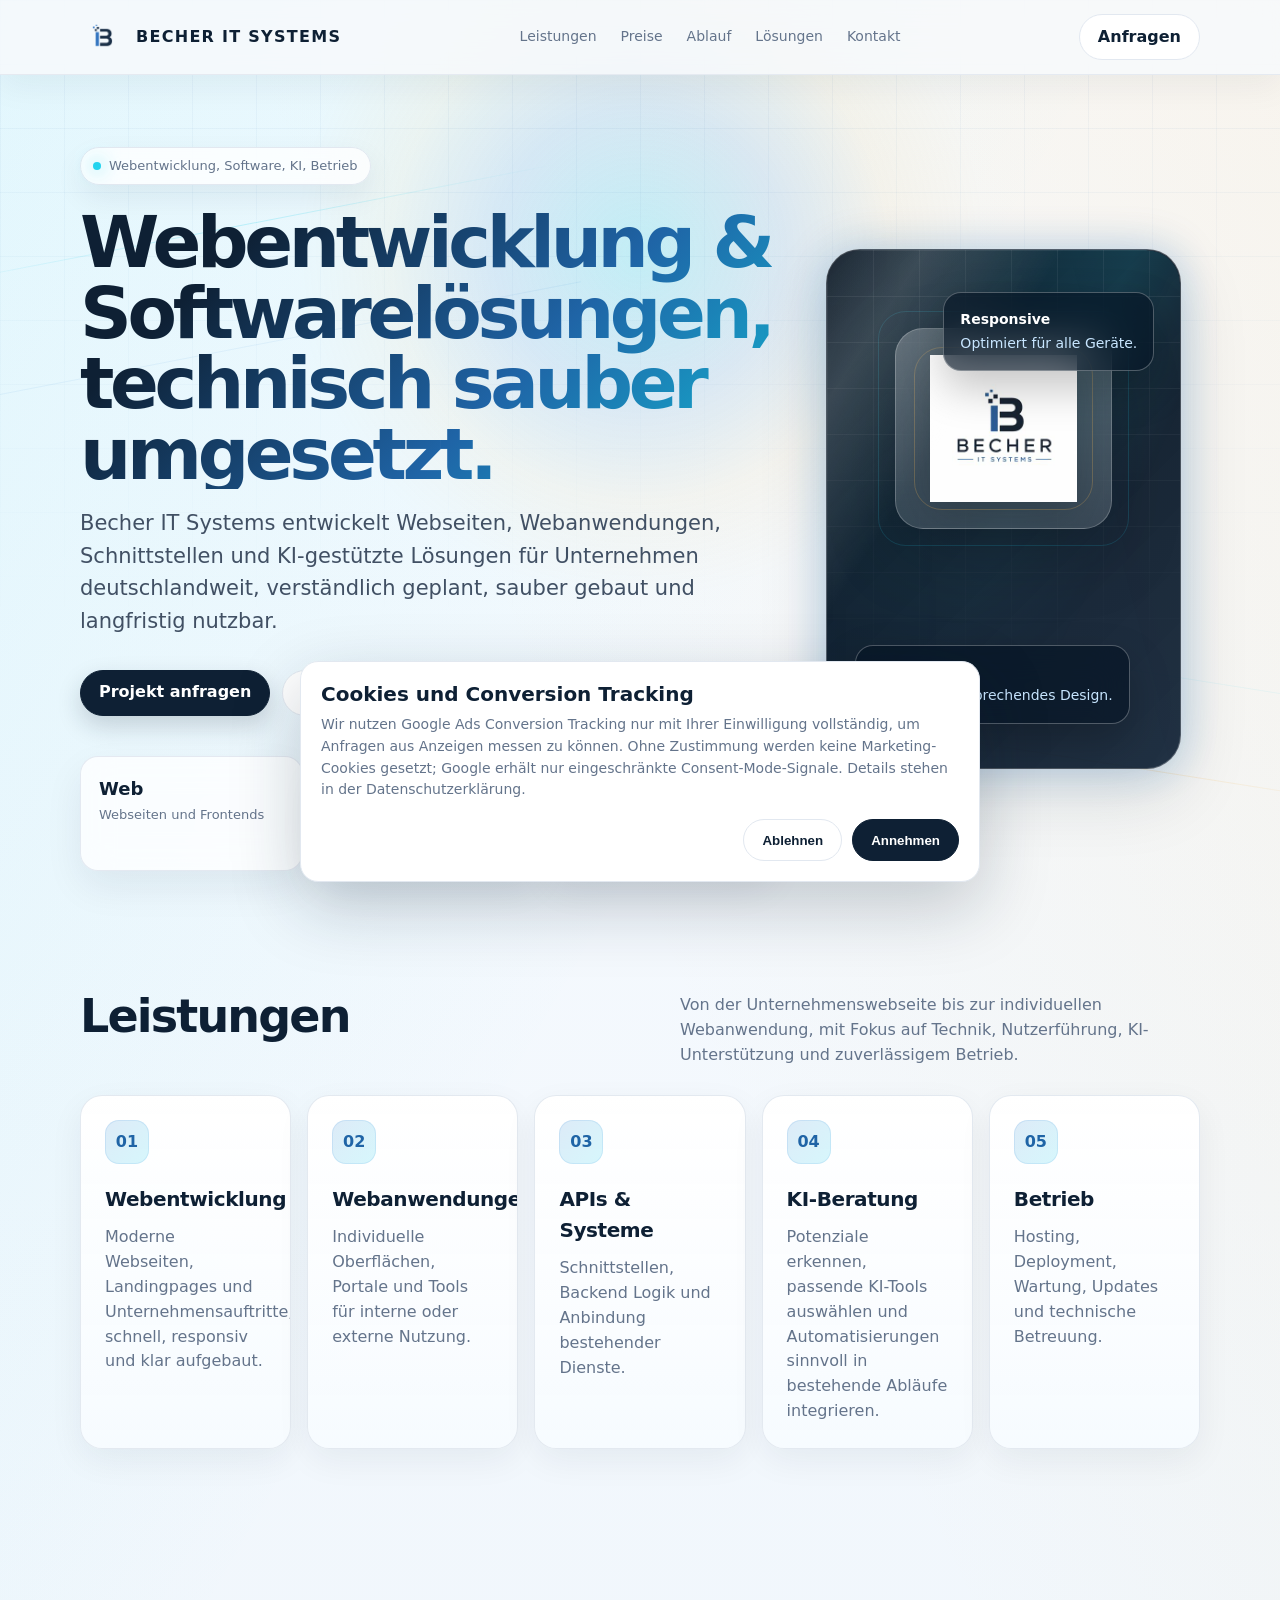
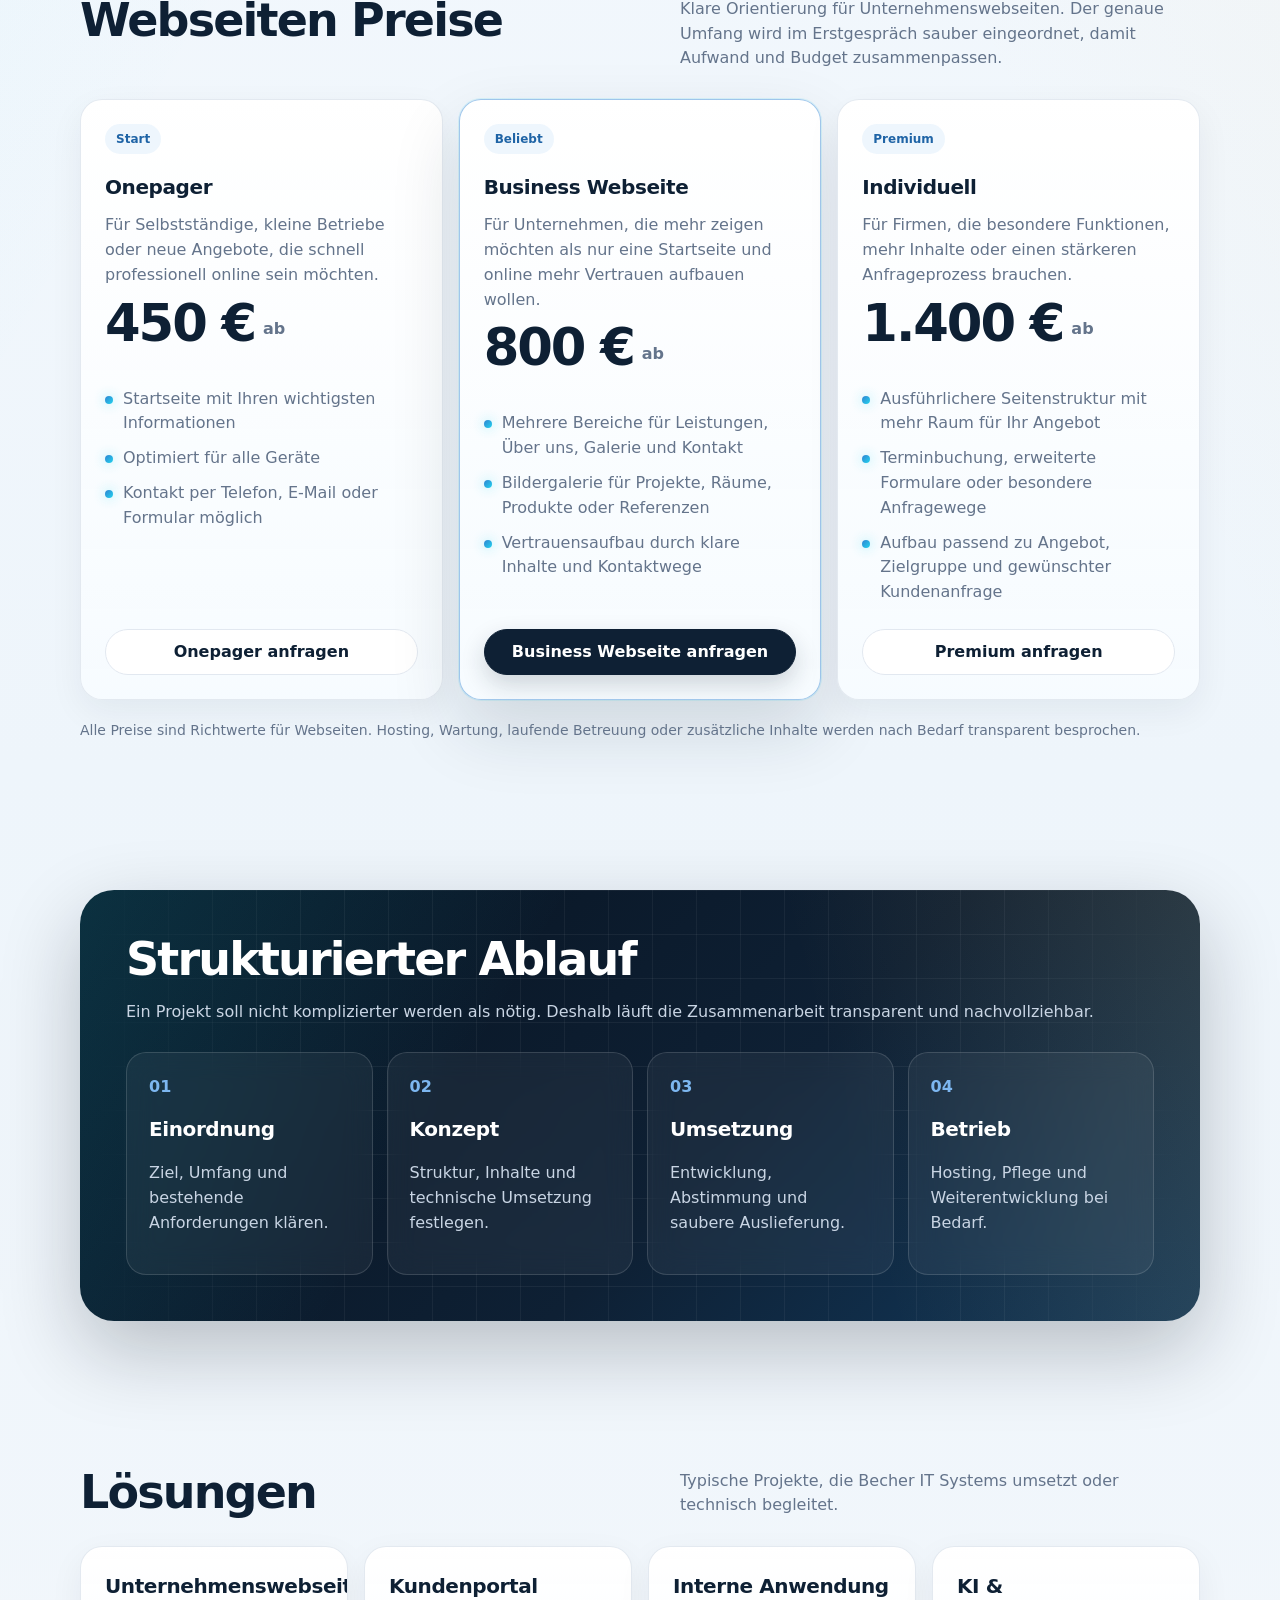
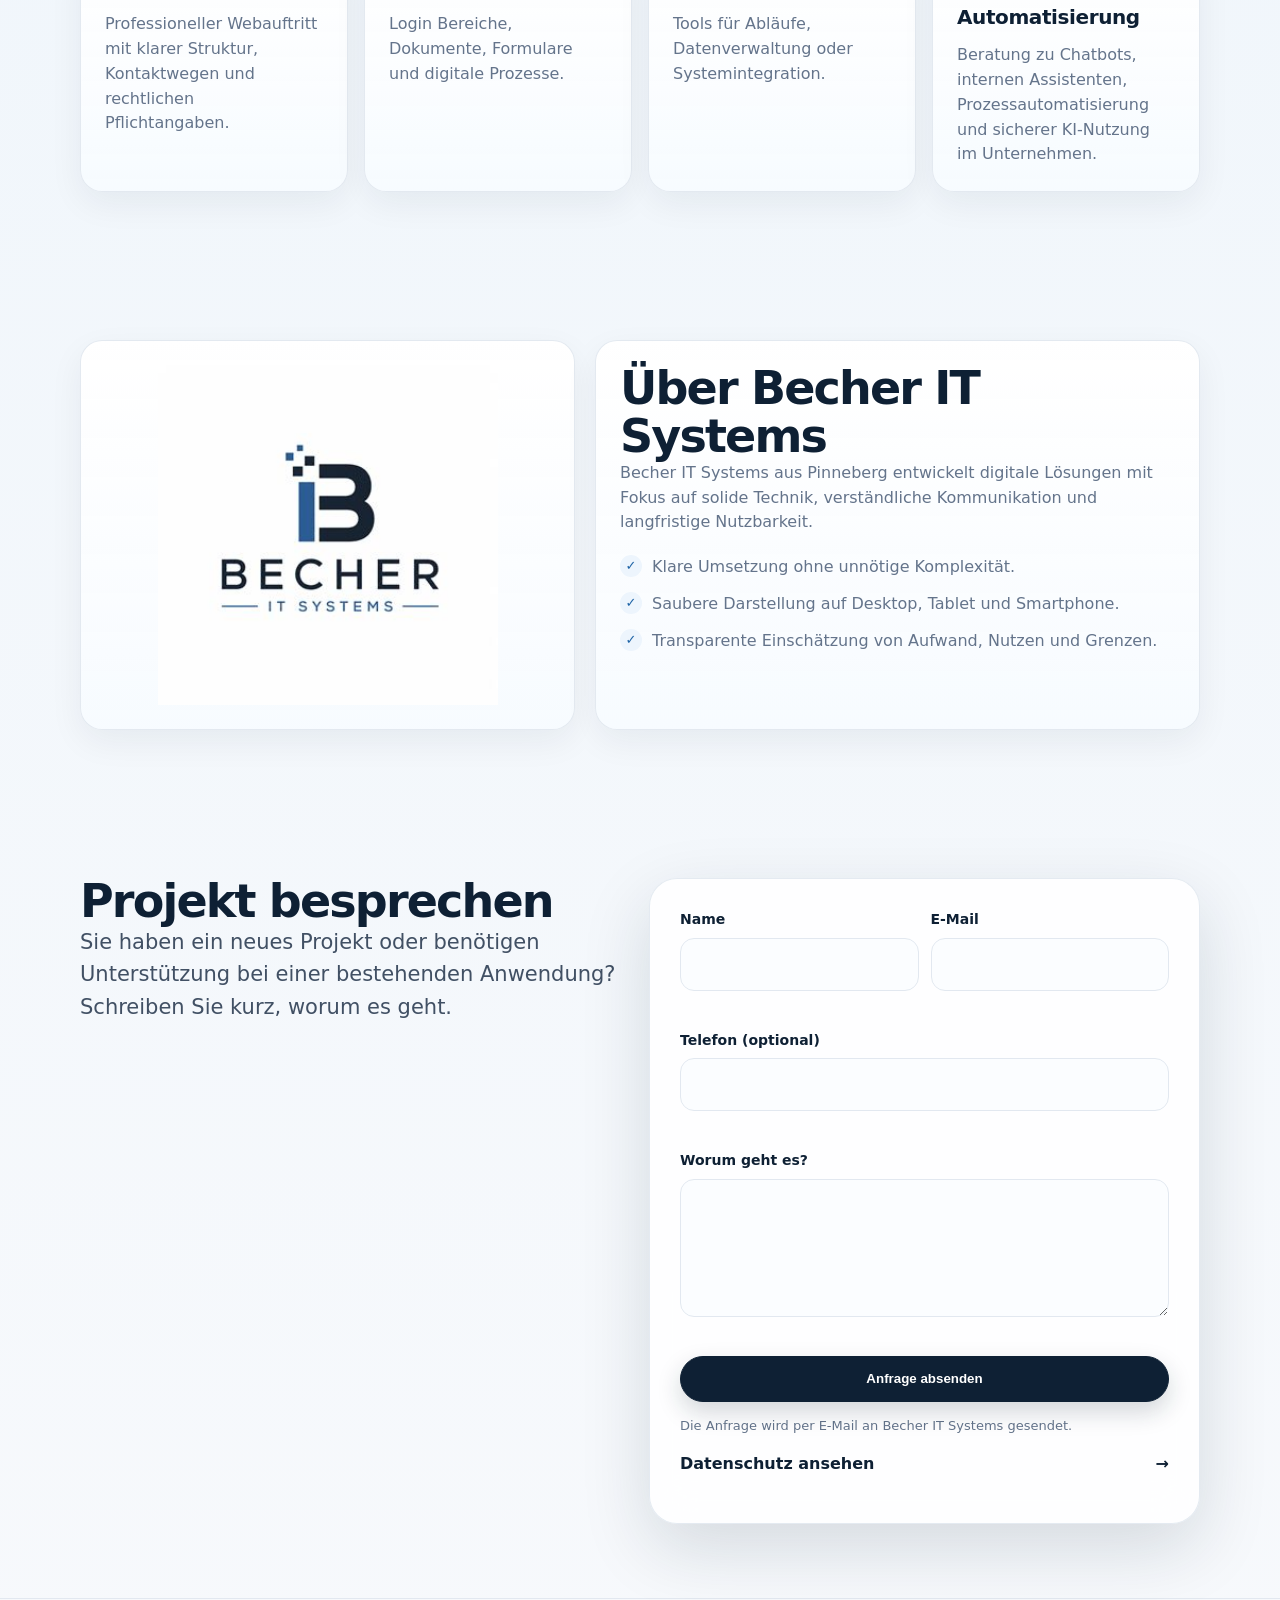
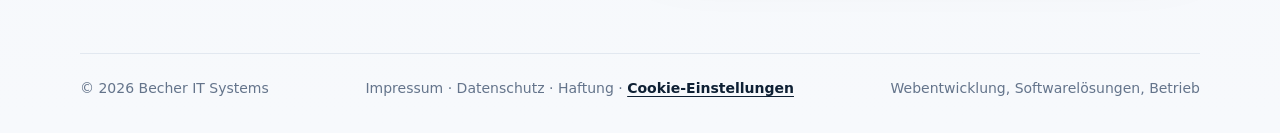
==== commit 0250eabc: "improve design and add pricing" ====
--- a/index.html
+++ b/index.html
@@ -1,44 +1,47 @@
-<!doctype html>
+﻿<!doctype html>
 <html lang="de">
   <head>
     <meta charset="utf-8" />
     <meta name="viewport" content="width=device-width, initial-scale=1" />
-    <title>
-      Becher IT Systems | Webentwicklung & Softwarelösungen in Pinneberg
-    </title>
+    <title>Webentwicklung Pinneberg & Hamburg | Becher IT Systems</title>
     <meta
       name="description"
-      content="Becher IT Systems entwickelt Webseiten, Webanwendungen, Schnittstellen, KI-Beratung und individuelle Softwarelösungen für Unternehmen in Pinneberg, Hamburg und deutschlandweit."
+      content="Becher IT Systems entwickelt Webseiten ab 450 €, Webanwendungen, Schnittstellen und KI-Automatisierung für Unternehmen in Pinneberg, Hamburg und deutschlandweit."
     />
     <meta name="robots" content="index, follow" />
     <meta name="author" content="Becher IT Systems" />
     <meta name="theme-color" content="#0e2034" />
     <link rel="canonical" href="https://becher-it.systems/" />
-    <link rel="icon" href="assets/logo-icon.png" />
+    <link rel="alternate" hreflang="de-DE" href="https://becher-it.systems/" />
+    <link rel="alternate" hreflang="x-default" href="https://becher-it.systems/" />
+    <link rel="icon" href="assets/logo-icon-96.png" />
     <meta property="og:type" content="website" />
     <meta property="og:locale" content="de_DE" />
     <meta property="og:site_name" content="Becher IT Systems" />
     <meta
       property="og:title"
-      content="Becher IT Systems | Webentwicklung & Softwarelösungen"
+      content="Webentwicklung Pinneberg & Hamburg | Becher IT Systems"
     />
     <meta
       property="og:description"
-      content="Webseiten, Webanwendungen, Schnittstellen, KI-Beratung und individuelle Softwarelösungen für Unternehmen in Pinneberg, Hamburg und deutschlandweit."
+      content="Webseiten ab 450 €, Webanwendungen, Schnittstellen und KI-Automatisierung für Unternehmen in Pinneberg, Hamburg und deutschlandweit."
     />
     <meta property="og:url" content="https://becher-it.systems/" />
     <meta
       property="og:image"
       content="https://becher-it.systems/assets/logo-full.png"
     />
+    <meta property="og:image:width" content="1254" />
+    <meta property="og:image:height" content="1254" />
+    <meta property="og:image:alt" content="Becher IT Systems Logo" />
     <meta name="twitter:card" content="summary_large_image" />
     <meta
       name="twitter:title"
-      content="Becher IT Systems | Webentwicklung & Softwarelösungen"
+      content="Webentwicklung Pinneberg & Hamburg | Becher IT Systems"
     />
     <meta
       name="twitter:description"
-      content="Webseiten, Webanwendungen, Schnittstellen, KI-Beratung und individuelle Softwarelösungen für Unternehmen."
+      content="Webseiten ab 450 €, Webanwendungen, Schnittstellen und KI-Automatisierung für Unternehmen."
     />
     <meta
       name="twitter:image"
@@ -47,85 +50,153 @@
     <script type="application/ld+json">
       {
         "@context": "https://schema.org",
-        "@type": "ProfessionalService",
-        "@id": "https://becher-it.systems/#business",
-        "name": "Becher IT Systems",
-        "url": "https://becher-it.systems/",
-        "logo": "https://becher-it.systems/assets/logo-full.png",
-        "image": "https://becher-it.systems/assets/logo-full.png",
-        "description": "Becher IT Systems entwickelt Webseiten, Webanwendungen, Schnittstellen, KI-Beratung und individuelle Softwarelösungen für Unternehmen.",
-        "founder": {
-          "@type": "Person",
-          "name": "Tim Becher"
-        },
-        "address": {
-          "@type": "PostalAddress",
-          "streetAddress": "An der Mühlenau 10c",
-          "postalCode": "25421",
-          "addressLocality": "Pinneberg",
-          "addressCountry": "DE"
-        },
-        "email": "info@becher-it.systems",
-        "telephone": "+49 151 54881686",
-        "areaServed": [
+        "@graph": [
           {
-            "@type": "City",
-            "name": "Pinneberg"
-          },
-          {
-            "@type": "City",
-            "name": "Hamburg"
-          },
-          {
-            "@type": "Country",
-            "name": "Deutschland"
-          }
-        ],
-        "priceRange": "$$",
-        "sameAs": [],
-        "knowsAbout": [
-          "Webentwicklung",
-          "Webdesign",
-          "Webanwendungen",
-          "Softwareentwicklung",
-          "API-Entwicklung",
-          "KI-Beratung",
-          "Automatisierung",
-          "Hosting",
-          "Wartung"
-        ],
-        "makesOffer": [
-          {
-            "@type": "Offer",
-            "itemOffered": {
-              "@type": "Service",
-              "name": "Webentwicklung",
-              "description": "Moderne Webseiten, Landingpages und Unternehmensauftritte."
+            "@type": "WebSite",
+            "@id": "https://becher-it.systems/#website",
+            "url": "https://becher-it.systems/",
+            "name": "Becher IT Systems",
+            "inLanguage": "de-DE",
+            "publisher": {
+              "@id": "https://becher-it.systems/#business"
             }
           },
           {
-            "@type": "Offer",
-            "itemOffered": {
-              "@type": "Service",
-              "name": "Individuelle Softwareentwicklung",
-              "description": "Webanwendungen, Portale, interne Tools und Schnittstellen."
+            "@type": ["LocalBusiness", "ProfessionalService"],
+            "@id": "https://becher-it.systems/#business",
+            "name": "Becher IT Systems",
+            "url": "https://becher-it.systems/",
+            "logo": {
+              "@type": "ImageObject",
+              "url": "https://becher-it.systems/assets/logo-full.png",
+              "width": 1254,
+              "height": 1254
+            },
+            "image": "https://becher-it.systems/assets/logo-full.png",
+            "description": "Becher IT Systems entwickelt Webseiten ab 450 €, Webanwendungen, Schnittstellen und KI-Automatisierung für Unternehmen in Pinneberg, Hamburg und deutschlandweit.",
+            "founder": {
+              "@type": "Person",
+              "name": "Tim Becher"
+            },
+            "address": {
+              "@type": "PostalAddress",
+              "streetAddress": "An der Mühlenau 10c",
+              "postalCode": "25421",
+              "addressLocality": "Pinneberg",
+              "addressCountry": "DE"
+            },
+            "email": "info@becher-it.systems",
+            "telephone": "+49 151 54881686",
+            "priceRange": "€€",
+            "areaServed": [
+              {
+                "@type": "City",
+                "name": "Pinneberg"
+              },
+              {
+                "@type": "City",
+                "name": "Hamburg"
+              },
+              {
+                "@type": "Country",
+                "name": "Deutschland"
+              }
+            ],
+            "knowsAbout": [
+              "Webentwicklung",
+              "Webdesign",
+              "Webanwendungen",
+              "Softwareentwicklung",
+              "API-Entwicklung",
+              "KI-Beratung",
+              "Automatisierung",
+              "Hosting",
+              "Wartung"
+            ],
+            "hasOfferCatalog": {
+              "@type": "OfferCatalog",
+              "name": "Webseiten Pakete und digitale Leistungen",
+              "itemListElement": [
+                {
+                  "@type": "Offer",
+                  "name": "Onepager",
+                  "price": "450",
+                  "priceCurrency": "EUR",
+                  "url": "https://becher-it.systems/#preise",
+                  "itemOffered": {
+                    "@type": "Service",
+                    "name": "Onepager Webseite",
+                    "description": "Kompakte Unternehmenswebseite mit den wichtigsten Informationen, Kontaktmöglichkeit und Optimierung für alle Geräte."
+                  }
+                },
+                {
+                  "@type": "Offer",
+                  "name": "Business Webseite",
+                  "price": "800",
+                  "priceCurrency": "EUR",
+                  "url": "https://becher-it.systems/#preise",
+                  "itemOffered": {
+                    "@type": "Service",
+                    "name": "Business Webseite",
+                    "description": "Unternehmenswebseite mit mehreren Bereichen, Bildergalerie, klaren Inhalten und Kontaktwegen."
+                  }
+                },
+                {
+                  "@type": "Offer",
+                  "name": "Individuelle Webseite",
+                  "price": "1400",
+                  "priceCurrency": "EUR",
+                  "url": "https://becher-it.systems/#preise",
+                  "itemOffered": {
+                    "@type": "Service",
+                    "name": "Individuelle Webseite",
+                    "description": "Webseite mit ausführlicherer Struktur, Terminbuchung, erweiterten Formularen oder besonderen Anfragewegen."
+                  }
+                },
+                {
+                  "@type": "Offer",
+                  "name": "Webanwendungen, Schnittstellen und KI-Automatisierung",
+                  "url": "https://becher-it.systems/#leistungen",
+                  "itemOffered": {
+                    "@type": "Service",
+                    "name": "Softwareentwicklung und Automatisierung",
+                    "description": "Webanwendungen, Portale, interne Tools, Schnittstellen und KI-gestützte Automatisierungen."
+                  }
+                }
+              ]
             }
           },
           {
-            "@type": "Offer",
-            "itemOffered": {
-              "@type": "Service",
-              "name": "KI-Beratung",
-              "description": "Einordnung, Auswahl und Integration von KI-Tools und Automatisierungen."
+            "@type": "WebPage",
+            "@id": "https://becher-it.systems/#webpage",
+            "url": "https://becher-it.systems/",
+            "name": "Webentwicklung Pinneberg & Hamburg | Becher IT Systems",
+            "description": "Webseiten ab 450 €, Webanwendungen, Schnittstellen und KI-Automatisierung für Unternehmen in Pinneberg, Hamburg und deutschlandweit.",
+            "inLanguage": "de-DE",
+            "isPartOf": {
+              "@id": "https://becher-it.systems/#website"
+            },
+            "about": {
+              "@id": "https://becher-it.systems/#business"
+            },
+            "primaryImageOfPage": {
+              "@type": "ImageObject",
+              "url": "https://becher-it.systems/assets/logo-full.png",
+              "width": 1254,
+              "height": 1254
             }
           },
           {
-            "@type": "Offer",
-            "itemOffered": {
-              "@type": "Service",
-              "name": "Hosting und Wartung",
-              "description": "Technischer Betrieb, Deployment, Updates und Betreuung."
-            }
+            "@type": "BreadcrumbList",
+            "@id": "https://becher-it.systems/#breadcrumb",
+            "itemListElement": [
+              {
+                "@type": "ListItem",
+                "position": 1,
+                "name": "Startseite",
+                "item": "https://becher-it.systems/"
+              }
+            ]
           }
         ]
       }
@@ -141,9 +212,14 @@
         --navy2: #142b45;
         --blue: #1f64a6;
         --blue2: #2f83d2;
+        --cyan: #22d3ee;
+        --amber: #f7b955;
         --soft: #edf5fd;
         --radius: 22px;
-        --shadow: 0 20px 55px rgba(14, 32, 52, 0.1);
+        --shadow: 0 24px 70px rgba(14, 32, 52, 0.14);
+        --glow: 0 0 42px rgba(47, 131, 210, 0.28);
+        --cursor-x: 50vw;
+        --cursor-y: 28vh;
       }
       * {
         box-sizing: border-box;
@@ -162,9 +238,52 @@
           "Segoe UI",
           Arial,
           sans-serif;
-        background: var(--bg);
+        background:
+          linear-gradient(120deg, rgba(34, 211, 238, 0.1), transparent 28%),
+          linear-gradient(245deg, rgba(247, 185, 85, 0.1), transparent 30%),
+          linear-gradient(180deg, #f8fbff 0%, #eef5fb 48%, #f7f9fc 100%);
         color: var(--text);
         line-height: 1.55;
+      }
+      body:before {
+        content: "";
+        position: fixed;
+        inset: 0;
+        z-index: -1;
+        pointer-events: none;
+        background-image:
+          linear-gradient(rgba(31, 100, 166, 0.06) 1px, transparent 1px),
+          linear-gradient(90deg, rgba(31, 100, 166, 0.05) 1px, transparent 1px);
+        background-size: 64px 64px;
+        mask-image: linear-gradient(180deg, black 0%, transparent 70%);
+      }
+      body:after {
+        content: "";
+        position: fixed;
+        left: var(--cursor-x);
+        top: var(--cursor-y);
+        z-index: -1;
+        width: 680px;
+        height: 680px;
+        pointer-events: none;
+        background:
+          radial-gradient(
+            circle,
+            rgba(34, 211, 238, 0.22),
+            rgba(47, 131, 210, 0.12) 30%,
+            rgba(247, 185, 85, 0.06) 52%,
+            transparent 72%
+          );
+        mix-blend-mode: multiply;
+        opacity: 0;
+        transform: translate(-50%, -50%);
+        transition:
+          left 0.14s ease,
+          top 0.14s ease,
+          opacity 0.28s ease;
+      }
+      body.hasCursorGlow:after {
+        opacity: 1;
       }
       a {
         color: inherit;
@@ -181,6 +300,7 @@
         background: rgba(247, 249, 252, 0.84);
         backdrop-filter: blur(16px);
         border-bottom: 1px solid rgba(226, 232, 240, 0.85);
+        box-shadow: 0 10px 35px rgba(14, 32, 52, 0.06);
       }
       .nav {
         height: 74px;
@@ -212,6 +332,28 @@
       }
       nav a:hover {
         color: var(--navy);
+      }
+      nav a {
+        position: relative;
+      }
+      nav a:after {
+        content: "";
+        position: absolute;
+        left: 0;
+        right: 0;
+        bottom: -8px;
+        height: 2px;
+        border-radius: 999px;
+        background: linear-gradient(90deg, var(--blue2), var(--cyan));
+        opacity: 0;
+        transform: scaleX(0.4);
+        transition:
+          opacity 0.2s ease,
+          transform 0.2s ease;
+      }
+      nav a:hover:after {
+        opacity: 1;
+        transform: scaleX(1);
       }
       .btn {
         display: inline-flex;
@@ -225,6 +367,33 @@
         font-weight: 700;
         border: 1px solid var(--navy);
         box-shadow: 0 10px 24px rgba(14, 32, 52, 0.18);
+        position: relative;
+        overflow: hidden;
+        transition:
+          transform 0.2s ease,
+          box-shadow 0.2s ease,
+          border-color 0.2s ease,
+          background 0.2s ease;
+      }
+      .btn:before {
+        content: "";
+        position: absolute;
+        inset: 0;
+        background: linear-gradient(
+          120deg,
+          transparent,
+          rgba(255, 255, 255, 0.32),
+          transparent
+        );
+        transform: translateX(-120%);
+        transition: transform 0.55s ease;
+      }
+      .btn:hover {
+        transform: translateY(-2px);
+        box-shadow: 0 18px 34px rgba(14, 32, 52, 0.22);
+      }
+      .btn:hover:before {
+        transform: translateX(120%);
       }
       .btn.secondary {
         background: white;
@@ -233,14 +402,47 @@
         box-shadow: none;
       }
       .hero {
-        padding: 82px 0 64px;
+        min-height: calc(100vh - 74px);
+        padding: 72px 0 48px;
         overflow: hidden;
+        position: relative;
+        display: grid;
+        align-items: center;
+      }
+      .hero:before,
+      .hero:after {
+        content: "";
+        position: absolute;
+        pointer-events: none;
+        opacity: 0.45;
+      }
+      .hero:before {
+        width: 52vw;
+        height: 1px;
+        left: -8vw;
+        top: 18%;
+        background: linear-gradient(90deg, transparent, rgba(34, 211, 238, 0.55), transparent);
+        box-shadow: 0 120px 0 rgba(47, 131, 210, 0.16);
+        transform: rotate(-11deg);
+        animation: driftLine 8s ease-in-out infinite;
+      }
+      .hero:after {
+        width: 44vw;
+        height: 1px;
+        right: -10vw;
+        bottom: 18%;
+        background: linear-gradient(90deg, transparent, rgba(247, 185, 85, 0.5), transparent);
+        box-shadow: 0 -96px 0 rgba(34, 211, 238, 0.14);
+        transform: rotate(9deg);
+        animation: driftLine 10s ease-in-out infinite reverse;
       }
       .heroGrid {
         display: grid;
         grid-template-columns: 1.05fr 0.95fr;
         gap: 54px;
         align-items: center;
+        position: relative;
+        z-index: 1;
       }
       .eyebrow {
         display: inline-flex;
@@ -250,21 +452,28 @@
         border: 1px solid var(--line);
         border-radius: 999px;
         color: var(--muted);
-        background: white;
+        background: rgba(255, 255, 255, 0.78);
+        backdrop-filter: blur(16px);
         font-size: 13px;
+        box-shadow: 0 12px 30px rgba(14, 32, 52, 0.07);
       }
       .dot {
         width: 8px;
         height: 8px;
         border-radius: 50%;
-        background: var(--blue2);
+        background: var(--cyan);
+        box-shadow: 0 0 18px rgba(34, 211, 238, 0.9);
+        animation: pulseDot 1.8s ease-in-out infinite;
       }
       h1 {
         margin: 22px 0 18px;
         font-size: clamp(42px, 6vw, 72px);
         line-height: 0.98;
         letter-spacing: -0.06em;
-        color: var(--navy);
+        color: transparent;
+        background: linear-gradient(135deg, var(--navy) 20%, #1f64a6 62%, #14b8d4);
+        -webkit-background-clip: text;
+        background-clip: text;
       }
       .lead {
         margin: 0;
@@ -286,9 +495,20 @@
       }
       .fact {
         padding: 18px;
-        border: 1px solid var(--line);
+        border: 1px solid rgba(226, 232, 240, 0.92);
         border-radius: 18px;
-        background: white;
+        background: rgba(255, 255, 255, 0.76);
+        backdrop-filter: blur(16px);
+        box-shadow: 0 16px 38px rgba(14, 32, 52, 0.07);
+        transition:
+          transform 0.2s ease,
+          border-color 0.2s ease,
+          box-shadow 0.2s ease;
+      }
+      .fact:hover {
+        transform: translateY(-5px);
+        border-color: rgba(47, 131, 210, 0.34);
+        box-shadow: 0 22px 45px rgba(14, 32, 52, 0.12);
       }
       .fact strong {
         display: block;
@@ -303,54 +523,104 @@
         position: relative;
         min-height: 520px;
         border-radius: 34px;
-        background: linear-gradient(145deg, #fff, #edf4fb);
-        border: 1px solid var(--line);
-        box-shadow: var(--shadow);
+        background:
+          linear-gradient(135deg, rgba(7, 18, 31, 0.98), rgba(14, 32, 52, 0.92)),
+          linear-gradient(90deg, rgba(34, 211, 238, 0.14), transparent 42%),
+          linear-gradient(255deg, rgba(247, 185, 85, 0.12), transparent 38%);
+        border: 1px solid rgba(255, 255, 255, 0.24);
+        box-shadow:
+          var(--shadow),
+          var(--glow);
         padding: 34px;
-        display: grid;
-        place-items: center;
+        isolation: isolate;
+        overflow: hidden;
+        transform-style: preserve-3d;
+        animation: heroFloat 7s ease-in-out infinite;
       }
       .visual:before {
         content: "";
         position: absolute;
-        inset: 28px;
-        border-radius: 28px;
+        inset: 0;
+        border-radius: inherit;
+        background-image:
+          linear-gradient(rgba(255, 255, 255, 0.07) 1px, transparent 1px),
+          linear-gradient(90deg, rgba(255, 255, 255, 0.06) 1px, transparent 1px),
+          linear-gradient(115deg, transparent 0%, rgba(34, 211, 238, 0.16) 52%, transparent 72%);
+        background-size:
+          46px 46px,
+          46px 46px,
+          100% 100%;
+        mask-image: linear-gradient(180deg, black, transparent 86%);
+        z-index: -1;
+      }
+      .visual:after {
+        content: "";
+        position: absolute;
+        inset: -40%;
         background: linear-gradient(
-          140deg,
-          rgba(47, 131, 210, 0.14),
-          transparent 58%
+          115deg,
+          transparent 34%,
+          rgba(255, 255, 255, 0.18) 48%,
+          transparent 60%
         );
+        transform: translateX(-35%) rotate(8deg);
+        animation: scan 5.5s ease-in-out infinite;
+        pointer-events: none;
       }
       .logoCard {
         position: relative;
-        width: min(370px, 80%);
-        aspect-ratio: 1;
-        border-radius: 32px;
-        background: #fff;
+        width: min(350px, 76%);
+        aspect-ratio: 1.08;
+        border-radius: 28px;
+        background:
+          linear-gradient(180deg, rgba(255, 255, 255, 0.18), rgba(255, 255, 255, 0.08)),
+          rgba(255, 255, 255, 0.08);
+        backdrop-filter: blur(18px);
         display: grid;
         place-items: center;
-        box-shadow: 0 24px 70px rgba(14, 32, 52, 0.12);
-        border: 1px solid var(--line);
+        box-shadow: 0 24px 70px rgba(0, 0, 0, 0.22);
+        border: 1px solid rgba(255, 255, 255, 0.22);
+        margin: 44px auto 0;
+        animation: logoHover 5s ease-in-out infinite;
+      }
+      .logoCard:before,
+      .logoCard:after {
+        content: "";
+        position: absolute;
+        border: 1px solid rgba(34, 211, 238, 0.34);
+        border-radius: inherit;
+        pointer-events: none;
+      }
+      .logoCard:before {
+        inset: -18px;
+        opacity: 0.45;
+      }
+      .logoCard:after {
+        inset: 18px;
+        border-color: rgba(247, 185, 85, 0.24);
       }
       .logoCard img {
-        width: 72%;
-        height: 72%;
+        width: 74%;
+        height: auto;
+        max-height: 74%;
         object-fit: contain;
+        filter: drop-shadow(0 14px 22px rgba(0, 0, 0, 0.22));
       }
       .float {
         position: absolute;
-        border: 1px solid var(--line);
-        background: rgba(255, 255, 255, 0.88);
-        backdrop-filter: blur(10px);
+        border: 1px solid rgba(255, 255, 255, 0.28);
+        background: rgba(4, 18, 34, 0.62);
+        backdrop-filter: blur(18px);
         border-radius: 18px;
         padding: 16px;
-        box-shadow: 0 14px 35px rgba(14, 32, 52, 0.1);
-        color: var(--muted);
+        box-shadow: 0 18px 42px rgba(0, 0, 0, 0.22);
+        color: #c8e6ff;
         font-size: 14px;
+        z-index: 1;
       }
       .float b {
         display: block;
-        color: var(--navy);
+        color: white;
         margin-bottom: 2px;
       }
       .f1 {
@@ -393,23 +663,140 @@
         grid-template-columns: repeat(auto-fit, minmax(230px, 1fr));
         gap: 16px;
       }
+      .pricingGrid {
+        display: grid;
+        grid-template-columns: repeat(3, 1fr);
+        gap: 16px;
+        align-items: stretch;
+      }
+      .priceCard {
+        min-height: 100%;
+        display: flex;
+        flex-direction: column;
+        align-items: flex-start;
+      }
+      .priceCard.featured {
+        border-color: rgba(47, 131, 210, 0.45);
+        box-shadow:
+          0 30px 70px rgba(14, 32, 52, 0.14),
+          0 0 0 1px rgba(34, 211, 238, 0.12);
+        transform: translateY(-8px);
+      }
+      .priceLabel {
+        display: inline-flex;
+        align-items: center;
+        min-height: 30px;
+        padding: 0 11px;
+        border-radius: 999px;
+        background: rgba(237, 245, 253, 0.9);
+        color: var(--blue);
+        font-size: 12px;
+        font-weight: 900;
+        margin-bottom: 18px;
+      }
+      .price {
+        display: flex;
+        align-items: flex-end;
+        gap: 8px;
+        margin: 12px 0 18px;
+        color: var(--navy);
+      }
+      .price strong {
+        font-size: clamp(36px, 4vw, 52px);
+        line-height: 0.92;
+        letter-spacing: -0.04em;
+      }
+      .price span {
+        color: var(--muted);
+        font-weight: 800;
+        margin-bottom: 5px;
+      }
+      .priceList {
+        display: grid;
+        gap: 10px;
+        margin: 22px 0 24px;
+        padding: 0;
+        list-style: none;
+        color: var(--muted);
+      }
+      .priceList li {
+        display: flex;
+        gap: 10px;
+      }
+      .priceList li:before {
+        content: "";
+        flex: 0 0 8px;
+        width: 8px;
+        height: 8px;
+        margin-top: 9px;
+        border-radius: 50%;
+        background: linear-gradient(135deg, var(--blue2), var(--cyan));
+        box-shadow: 0 0 12px rgba(34, 211, 238, 0.45);
+      }
+      .priceAction {
+        align-self: stretch;
+        width: 100%;
+        margin-top: auto;
+      }
+      .pricingNote {
+        margin: 20px 0 0;
+        color: var(--muted);
+        font-size: 14px;
+      }
       .card {
-        background: var(--card);
-        border: 1px solid var(--line);
+        background:
+          linear-gradient(180deg, rgba(255, 255, 255, 0.96), rgba(247, 251, 255, 0.92));
+        border: 1px solid rgba(226, 232, 240, 0.95);
         border-radius: var(--radius);
         padding: 24px;
-        box-shadow: 0 10px 26px rgba(14, 32, 52, 0.04);
+        box-shadow: 0 12px 34px rgba(14, 32, 52, 0.06);
+        position: relative;
+        overflow: hidden;
+        transition:
+          transform 0.22s ease,
+          box-shadow 0.22s ease,
+          border-color 0.22s ease;
+      }
+      .card:before {
+        content: "";
+        position: absolute;
+        inset: 0;
+        background: linear-gradient(
+          135deg,
+          rgba(34, 211, 238, 0.1),
+          transparent 42%,
+          rgba(247, 185, 85, 0.08)
+        );
+        opacity: 0;
+        transition: opacity 0.22s ease;
+        pointer-events: none;
+      }
+      .card:hover {
+        transform: translateY(-7px);
+        border-color: rgba(47, 131, 210, 0.34);
+        box-shadow: 0 28px 60px rgba(14, 32, 52, 0.13);
+      }
+      .card:hover:before {
+        opacity: 1;
+      }
+      .serviceCard {
+        cursor: pointer;
+      }
+      .serviceCard:focus-visible {
+        outline: 3px solid rgba(34, 211, 238, 0.45);
+        outline-offset: 4px;
       }
       .icon {
         width: 44px;
         height: 44px;
         border-radius: 14px;
-        background: var(--soft);
+        background: linear-gradient(135deg, rgba(47, 131, 210, 0.16), rgba(34, 211, 238, 0.18));
         display: grid;
         place-items: center;
         color: var(--blue);
         font-weight: 900;
         margin-bottom: 20px;
+        box-shadow: inset 0 0 0 1px rgba(47, 131, 210, 0.12);
       }
       h3 {
         margin: 0 0 10px;
@@ -422,23 +809,28 @@
         color: var(--muted);
       }
       .dark {
-        background: var(--navy);
+        background:
+          linear-gradient(120deg, rgba(34, 211, 238, 0.16), transparent 36%),
+          linear-gradient(255deg, rgba(247, 185, 85, 0.12), transparent 34%),
+          linear-gradient(135deg, #07121f 0%, var(--navy) 58%, #123a5d 100%);
         color: white;
         border-radius: 34px;
         padding: 46px;
         overflow: hidden;
         position: relative;
+        box-shadow: 0 30px 80px rgba(7, 18, 31, 0.24);
       }
       .dark:after {
         content: "";
         position: absolute;
-        width: 360px;
-        height: 360px;
-        border-radius: 50%;
-        background: rgba(47, 131, 210, 0.25);
-        right: -120px;
-        top: -150px;
-        filter: blur(2px);
+        inset: 0;
+        width: auto;
+        height: auto;
+        background-image:
+          linear-gradient(rgba(255, 255, 255, 0.055) 1px, transparent 1px),
+          linear-gradient(90deg, rgba(255, 255, 255, 0.05) 1px, transparent 1px);
+        background-size: 44px 44px;
+        mask-image: linear-gradient(90deg, transparent, black 18%, black 82%, transparent);
       }
       .dark h2,
       .dark h3 {
@@ -460,6 +852,16 @@
         border: 1px solid rgba(255, 255, 255, 0.14);
         border-radius: 20px;
         background: rgba(255, 255, 255, 0.05);
+        backdrop-filter: blur(14px);
+        transition:
+          transform 0.22s ease,
+          background 0.22s ease,
+          border-color 0.22s ease;
+      }
+      .step:hover {
+        transform: translateY(-6px);
+        background: rgba(255, 255, 255, 0.09);
+        border-color: rgba(125, 183, 240, 0.38);
       }
       .num {
         color: #7db7f0;
@@ -479,6 +881,7 @@
       }
       .aboutLogo img {
         width: min(340px, 80%);
+        height: auto;
       }
       .list {
         display: grid;
@@ -508,8 +911,9 @@
         gap: 18px;
       }
       .contactBox {
-        background: white;
-        border: 1px solid var(--line);
+        background: rgba(255, 255, 255, 0.86);
+        backdrop-filter: blur(20px);
+        border: 1px solid rgba(226, 232, 240, 0.9);
         border-radius: 28px;
         padding: 30px;
         box-shadow: var(--shadow);
@@ -571,7 +975,8 @@
         transition:
           border-color 0.18s ease,
           box-shadow 0.18s ease,
-          background 0.18s ease;
+          background 0.18s ease,
+          transform 0.18s ease;
       }
       .field textarea {
         min-height: 138px;
@@ -582,6 +987,7 @@
         border-color: var(--blue2);
         box-shadow: 0 0 0 4px rgba(47, 131, 210, 0.12);
         background: white;
+        transform: translateY(-1px);
       }
       .requestForm.wasValidated .field input:invalid,
       .requestForm.wasValidated .field textarea:invalid {
@@ -607,10 +1013,11 @@
         pointer-events: none;
       }
       details {
-        background: white;
+        background: rgba(255, 255, 255, 0.78);
         border: 1px solid var(--line);
         border-radius: 18px;
         padding: 18px 20px;
+        backdrop-filter: blur(14px);
       }
       details + details {
         margin-top: 12px;
@@ -637,14 +1044,6 @@
         border-top: 1px solid var(--line);
         color: var(--muted);
         font-size: 14px;
-      }
-      .legalFooter {
-        display: grid;
-        gap: 1px;
-        margin-bottom: 34px;
-      }
-      .legalFooter .sectionHead {
-        margin-bottom: 12px;
       }
       .foot {
         display: flex;
@@ -706,6 +1105,69 @@
         box-shadow: none;
         cursor: pointer;
       }
+      .reveal {
+        opacity: 0;
+        transform: translateY(24px);
+        transition:
+          opacity 0.7s ease,
+          transform 0.7s ease;
+      }
+      .reveal.isVisible {
+        opacity: 1;
+        transform: translateY(0);
+      }
+      @keyframes heroFloat {
+        0%,
+        100% {
+          transform: translateY(0) rotateX(0deg) rotateY(0deg);
+        }
+        50% {
+          transform: translateY(-10px) rotateX(1.2deg) rotateY(-1deg);
+        }
+      }
+      @keyframes logoHover {
+        0%,
+        100% {
+          transform: translateY(0);
+        }
+        50% {
+          transform: translateY(-12px);
+        }
+      }
+      @keyframes scan {
+        0%,
+        42% {
+          transform: translateX(-38%) rotate(8deg);
+          opacity: 0;
+        }
+        58% {
+          opacity: 1;
+        }
+        100% {
+          transform: translateX(42%) rotate(8deg);
+          opacity: 0;
+        }
+      }
+      @keyframes driftLine {
+        0%,
+        100% {
+          translate: 0 0;
+        }
+        50% {
+          translate: 26px -14px;
+        }
+      }
+      @keyframes pulseDot {
+        0%,
+        100% {
+          transform: scale(1);
+          opacity: 1;
+        }
+        50% {
+          transform: scale(1.35);
+          opacity: 0.65;
+        }
+      }
       @media (max-width: 900px) {
         .heroGrid,
         .about,
@@ -714,9 +1176,13 @@
         }
         .grid4,
         .grid3,
+        .pricingGrid,
         .steps,
         .facts {
           grid-template-columns: 1fr 1fr;
+        }
+        .priceCard.featured {
+          transform: none;
         }
         .visual {
           min-height: 420px;
@@ -743,29 +1209,33 @@
       @media (max-width: 560px) {
         .grid4,
         .grid3,
+        .pricingGrid,
         .steps,
         .facts {
           grid-template-columns: 1fr;
         }
         .hero {
           padding-top: 50px;
+          min-height: auto;
         }
         .dark {
           padding: 28px;
         }
         .visual {
-          min-height: auto;
+          min-height: 430px;
           padding: 22px;
           display: flex;
           flex-direction: column;
           gap: 12px;
+          background-position: 62% center;
         }
         .visual:before {
           inset: 16px;
         }
         .logoCard {
-          width: min(260px, 100%);
+          width: min(250px, 86%);
           border-radius: 24px;
+          margin: 20px 0 0;
         }
         .float {
           position: relative;
@@ -785,18 +1255,41 @@
           display: none;
         }
       }
+      @media (prefers-reduced-motion: reduce) {
+        *,
+        *:before,
+        *:after {
+          animation-duration: 0.001ms !important;
+          animation-iteration-count: 1 !important;
+          scroll-behavior: auto !important;
+          transition-duration: 0.001ms !important;
+        }
+        .reveal {
+          opacity: 1;
+          transform: none;
+        }
+        body:after {
+          display: none;
+        }
+      }
     </style>
   </head>
   <body id="top">
     <header>
       <div class="wrap nav">
         <a href="#top" class="brand"
-          ><img src="assets/logo-icon.png" alt="Becher IT Systems Logo" /><span
+          ><img
+            src="assets/logo-icon-96.png"
+            width="96"
+            height="96"
+            alt="Becher IT Systems Logo"
+          /><span
             >Becher IT Systems</span
           ></a
         >
         <nav>
           <a href="#leistungen">Leistungen</a>
+          <a href="#preise">Preise</a>
           <a href="#ablauf">Ablauf</a>
           <a href="#projekte">Lösungen</a>
           <a href="#kontakt">Kontakt</a>
@@ -842,7 +1335,9 @@
           <div class="visual" aria-label="Becher IT Systems Logo Visual">
             <div class="logoCard">
               <img
-                src="assets/logo-full.png"
+                src="assets/logo-full-320.jpg"
+                width="320"
+                height="320"
                 alt="Becher IT Systems Bildmarke"
               />
             </div>
@@ -867,45 +1362,145 @@
             </p>
           </div>
           <div class="grid4">
-            <article class="card">
+            <a
+              class="card serviceCard"
+              href="#preise"
+              data-target="#preise"
+            >
               <div class="icon">01</div>
               <h3>Webentwicklung</h3>
               <p>
                 Moderne Webseiten, Landingpages und Unternehmensauftritte,
                 schnell, responsiv und klar aufgebaut.
               </p>
-            </article>
-            <article class="card">
+            </a>
+            <a
+              class="card serviceCard"
+              href="#kontakt"
+              data-service="Webanwendungen"
+            >
               <div class="icon">02</div>
               <h3>Webanwendungen</h3>
               <p>
                 Individuelle Oberflächen, Portale und Tools für interne oder
                 externe Nutzung.
               </p>
-            </article>
-            <article class="card">
+            </a>
+            <a
+              class="card serviceCard"
+              href="#kontakt"
+              data-service="APIs & Systeme"
+            >
               <div class="icon">03</div>
               <h3>APIs & Systeme</h3>
               <p>
                 Schnittstellen, Backend Logik und Anbindung bestehender Dienste.
               </p>
-            </article>
-            <article class="card">
+            </a>
+            <a
+              class="card serviceCard"
+              href="#kontakt"
+              data-service="KI-Beratung"
+            >
               <div class="icon">04</div>
               <h3>KI-Beratung</h3>
               <p>
                 Potenziale erkennen, passende KI-Tools auswählen und
                 Automatisierungen sinnvoll in bestehende Abläufe integrieren.
               </p>
-            </article>
-            <article class="card">
+            </a>
+            <a
+              class="card serviceCard"
+              href="#kontakt"
+              data-service="Betrieb"
+            >
               <div class="icon">05</div>
               <h3>Betrieb</h3>
               <p>
                 Hosting, Deployment, Wartung, Updates und technische Betreuung.
               </p>
+            </a>
+          </div>
+        </div>
+      </section>
+
+      <section id="preise">
+        <div class="wrap">
+          <div class="sectionHead">
+            <h2>Webseiten Preise</h2>
+            <p>
+              Klare Orientierung für Unternehmenswebseiten. Der genaue Umfang
+              wird im Erstgespräch sauber eingeordnet, damit Aufwand und Budget
+              zusammenpassen.
+            </p>
+          </div>
+          <div class="pricingGrid">
+            <article class="card priceCard">
+              <span class="priceLabel">Start</span>
+              <h3>Onepager</h3>
+              <p>
+                Für Selbstständige, kleine Betriebe oder neue Angebote, die
+                schnell professionell online sein möchten.
+              </p>
+              <div class="price"><strong>450 €</strong><span>ab</span></div>
+              <ul class="priceList">
+                <li>Startseite mit Ihren wichtigsten Informationen</li>
+                <li>Optimiert für alle Geräte</li>
+                <li>Kontakt per Telefon, E-Mail oder Formular möglich</li>
+              </ul>
+              <a
+                class="btn secondary priceAction"
+                href="#kontakt"
+                data-package="Onepager ab 450 €"
+                >Onepager anfragen</a
+              >
+            </article>
+            <article class="card priceCard featured">
+              <span class="priceLabel">Beliebt</span>
+              <h3>Business Webseite</h3>
+              <p>
+                Für Unternehmen, die mehr zeigen möchten als nur eine
+                Startseite und online mehr Vertrauen aufbauen wollen.
+              </p>
+              <div class="price"><strong>800 €</strong><span>ab</span></div>
+              <ul class="priceList">
+                <li>Mehrere Bereiche für Leistungen, Über uns, Galerie und Kontakt</li>
+                <li>Bildergalerie für Projekte, Räume, Produkte oder Referenzen</li>
+                <li>Vertrauensaufbau durch klare Inhalte und Kontaktwege</li>
+              </ul>
+              <a
+                class="btn priceAction"
+                href="#kontakt"
+                data-package="Business Webseite ab 800 €"
+                >Business Webseite anfragen</a
+              >
+            </article>
+            <article class="card priceCard">
+              <span class="priceLabel">Premium</span>
+              <h3>Individuell</h3>
+              <p>
+                Für Firmen, die besondere Funktionen, mehr Inhalte oder einen
+                stärkeren Anfrageprozess brauchen.
+              </p>
+              <div class="price"><strong>1.400 €</strong><span>ab</span></div>
+              <ul class="priceList">
+                <li>Ausführlichere Seitenstruktur mit mehr Raum für Ihr Angebot</li>
+                <li>Terminbuchung, erweiterte Formulare oder besondere Anfragewege</li>
+                <li>Aufbau passend zu Angebot, Zielgruppe und gewünschter Kundenanfrage</li>
+              </ul>
+              <a
+                class="btn secondary priceAction"
+                href="#kontakt"
+                data-package="Individuelle Webseite ab 1.400 €"
+                >Premium anfragen</a
+              >
             </article>
           </div>
+          <p class="pricingNote">
+            Alle Preise sind Richtwerte für Webseiten. Hosting, Wartung,
+            laufende Betreuung oder zusätzliche Inhalte werden nach Bedarf
+            transparent besprochen.
+          </p>
         </div>
       </section>
 
@@ -982,7 +1577,13 @@
       <section id="ueber">
         <div class="wrap about">
           <div class="card aboutLogo">
-            <img src="assets/logo-full.png" alt="Becher IT Systems Logo" />
+            <img
+              src="assets/logo-full-320.jpg"
+              width="320"
+              height="320"
+              loading="lazy"
+              alt="Becher IT Systems Logo"
+            />
           </div>
           <div class="card">
             <h2>Über Becher IT Systems</h2>
@@ -1027,7 +1628,7 @@
               <a
                 class="btn secondary"
                 href="tel:+4915154881686"
-                aria-label="Becher IT Systems telefonisch anrufen"
+                aria-label="Jetzt anrufen: Becher IT Systems telefonisch anrufen"
                 >Jetzt anrufen</a
               >
             </div>
@@ -1050,6 +1651,8 @@
                 class="hiddenField"
                 type="text"
                 name="_honey"
+                aria-label="Dieses Feld bitte leer lassen"
+                title="Dieses Feld bitte leer lassen"
                 tabindex="-1"
                 autocomplete="off"
               />
@@ -1097,8 +1700,8 @@
                 Die Anfrage wird per E-Mail an Becher IT Systems gesendet.
               </p>
             </form>
-            <a class="contactLink" href="#impressum"
-              ><span>Impressum & Datenschutz</span><span>↓</span></a
+            <a class="contactLink" href="datenschutz.html"
+              ><span>Datenschutz ansehen</span><span>→</span></a
             >
           </div>
         </div>
@@ -1107,139 +1710,17 @@
 
     <footer>
       <div class="wrap">
-        <div id="impressum" class="legalFooter">
-          <div class="sectionHead"><h3>Rechtliches</h3></div>
-          <details>
-            <summary>Impressum</summary>
-            <p>
-              <strong>Becher IT Systems</strong><br />Inhaber: Tim Becher<br />Adresse:
-              An der Mühlenau 10c, 25421 Pinneberg<br />Deutschland<br />E-Mail:
-              info@becher-it.systems<br />Telefon: +49 151 54881686
-            </p>
-          </details>
-          <details>
-            <summary>Datenschutz</summary>
-            <p>
-              <strong>Verantwortlicher</strong><br />Becher IT Systems, Inhaber:
-              Tim Becher, An der Mühlenau 10c, 25421 Pinneberg, Deutschland,
-              E-Mail: info@becher-it.systems, Telefon: +49 151 54881686.
-            </p>
-            <p>
-              <strong>Allgemeiner Besuch der Webseite</strong><br />Beim Aufruf
-              dieser Webseite werden technisch notwendige Zugriffsdaten
-              verarbeitet, insbesondere IP-Adresse, Datum und Uhrzeit des
-              Abrufs, aufgerufene Datei, übertragene Datenmenge, Referrer-URL,
-              Browser- und Betriebssysteminformationen. Die Verarbeitung erfolgt
-              zur Bereitstellung, Sicherheit und Stabilität der Webseite auf
-              Grundlage von Art. 6 Abs. 1 lit. f DSGVO. Server-Logfiles werden
-              nur so lange gespeichert, wie es für technische Sicherheit,
-              Fehleranalyse und Missbrauchsvermeidung erforderlich ist.
-            </p>
-            <p>
-              <strong>Hosting</strong><br />Diese Webseite wird als statische
-              Webseite über GitHub Pages bereitgestellt. Anbieter ist GitHub,
-              Inc., 88 Colin P. Kelly Jr. Street, San Francisco, CA 94107, USA.
-              Beim Abruf der Webseite können technisch notwendige Zugriffsdaten
-              an GitHub übermittelt und dort verarbeitet werden. Die
-              Verarbeitung erfolgt auf Grundlage von Art. 6 Abs. 1 lit. f DSGVO,
-              da wir ein berechtigtes Interesse an einer sicheren, zuverlässigen
-              und effizienten Bereitstellung der Webseite haben. Weitere
-              Informationen finden Sie in der Datenschutzerklärung von GitHub:
-              <a
-                href="https://docs.github.com/site-policy/privacy-policies/github-privacy-statement"
-                target="_blank"
-                rel="noopener"
-                >https://docs.github.com/site-policy/privacy-policies/github-privacy-statement</a
-              >.
-            </p>
-            <p>
-              <strong>Kontaktformular</strong><br />Wenn Sie das Kontaktformular
-              nutzen, verarbeiten wir die von Ihnen eingegebenen Daten,
-              insbesondere Name, E-Mail-Adresse, optional Telefonnummer und
-              Nachricht, zur Bearbeitung Ihrer Anfrage. Rechtsgrundlage ist Art.
-              6 Abs. 1 lit. b DSGVO, soweit es um vorvertragliche oder
-              vertragliche Kommunikation geht, ansonsten Art. 6 Abs. 1 lit. f
-              DSGVO. Die Daten werden gelöscht, sobald die Anfrage abschließend
-              bearbeitet wurde und keine gesetzlichen Aufbewahrungspflichten
-              entgegenstehen.
-            </p>
-            <p>
-              <strong>FormSubmit</strong><br />Für die Übermittlung des
-              Kontaktformulars wird FormSubmit, FormSubmit LLC, genutzt. Die
-              eingegebenen Formulardaten werden an FormSubmit übermittelt und
-              anschließend per E-Mail an uns weitergeleitet. Weitere
-              Informationen finden Sie in der Datenschutzerklärung von
-              FormSubmit:
-              <a
-                href="https://formsubmit.co/privacy.pdf"
-                target="_blank"
-                rel="noopener"
-                >https://formsubmit.co/privacy.pdf</a
-              >.
-            </p>
-            <p>
-              <strong>Cookies und Google Ads Conversion Tracking</strong
-              ><br />Diese Webseite nutzt Google Ads Conversion Tracking mit
-              Google Consent Mode. Anbieter ist Google Ireland Limited, Gordon
-              House, Barrow Street, Dublin 4, Irland. Der Google Tag wird mit
-              standardmäßig abgelehnten Einwilligungen geladen. Ohne Ihre
-              Zustimmung werden keine Marketing-Cookies gesetzt und keine
-              Werbespeicherung freigegeben; Google kann jedoch eingeschränkte,
-              cookielose Consent-Mode-Signale erhalten, um die Funktionsweise
-              der Einwilligung und die Anzeigenmessung technisch zu
-              unterstützen. Nach Zustimmung können Cookies oder vergleichbare
-              Technologien gesetzt und Informationen an Google übermittelt
-              werden, um nachzuvollziehen, ob eine Anfrage über eine
-              Google-Anzeige erfolgt ist. Rechtsgrundlage für Marketing-Cookies
-              und vollständiges Conversion Tracking ist Ihre Einwilligung nach
-              Art. 6 Abs. 1 lit. a DSGVO und § 25 Abs. 1 TDDDG. Sie können die
-              Einwilligung jederzeit mit Wirkung für die Zukunft widerrufen,
-              indem Sie die Cookie-Einstellungen erneut öffnen und ablehnen. Es
-              kann zu einer Übermittlung personenbezogener Daten an Google LLC
-              in den USA kommen. Google verwendet nach eigenen Angaben geeignete
-              Garantien für Drittlandübermittlungen. Weitere Informationen
-              finden Sie in den Datenschutzhinweisen von Google:
-              <a
-                href="https://policies.google.com/privacy"
-                target="_blank"
-                rel="noopener"
-                >https://policies.google.com/privacy</a
-              >.
-            </p>
-            <p>
-              <strong>Speicherung der Cookie-Entscheidung</strong><br />Ihre
-              Entscheidung wird für 180 Tage lokal in Ihrem Browser gespeichert,
-              damit der Hinweis nicht bei jedem Seitenaufruf erneut erscheint.
-              Diese Speicherung ist erforderlich, um Ihre
-              Datenschutzentscheidung umzusetzen.
-            </p>
-            <p>
-              <strong>Ihre Rechte</strong><br />Sie haben nach Maßgabe der DSGVO
-              das Recht auf Auskunft, Berichtigung, Löschung, Einschränkung der
-              Verarbeitung, Datenübertragbarkeit sowie Widerspruch gegen
-              Verarbeitungen auf Grundlage berechtigter Interessen. Erteilte
-              Einwilligungen können Sie jederzeit mit Wirkung für die Zukunft
-              widerrufen. Außerdem haben Sie das Recht, sich bei einer
-              Datenschutzaufsichtsbehörde zu beschweren.
-            </p>
-          </details>
-          <details>
-            <summary>Haftung für Inhalte und Links</summary>
-            <p>
-              Die Inhalte dieser Webseite wurden sorgfältig erstellt. Für
-              Richtigkeit, Vollständigkeit und Aktualität wird keine Gewähr
-              übernommen. Für externe Inhalte sind die jeweiligen Betreiber
-              verantwortlich.
-            </p>
-          </details>
-        </div>
         <div class="foot">
-          <span>© <span id="year"></span> Becher IT Systems</span
-          ><span
-            ><button class="textButton" type="button" id="cookieSettings">
+          <span>© <span id="year"></span> Becher IT Systems</span>
+          <span>
+            <a href="impressum.html">Impressum</a> ·
+            <a href="datenschutz.html">Datenschutz</a> ·
+            <a href="haftung.html">Haftung</a> ·
+            <button class="textButton" type="button" id="cookieSettings">
               Cookie-Einstellungen
-            </button></span
-          ><span>Webentwicklung, Softwarelösungen, Betrieb</span>
+            </button>
+          </span>
+          <span>Webentwicklung, Softwarelösungen, Betrieb</span>
         </div>
       </div>
     </footer>
@@ -1264,13 +1745,277 @@
         <button class="btn" type="button" id="cookieAccept">Annehmen</button>
       </div>
     </div>
+    <dialog
+      class="exampleDialog"
+      id="exampleDialog"
+      aria-labelledby="exampleDialogTitle"
+    >
+      <div class="exampleDialogBar">
+        <strong id="exampleDialogTitle">Beispielseite</strong>
+        <button
+          class="iconButton"
+          type="button"
+          id="exampleClose"
+          aria-label="Beispiel schließen"
+        >
+          ×
+        </button>
+      </div>
+      <div class="exampleDialogBody" id="exampleDialogBody"></div>
+      <div class="exampleDialogActions">
+        <button class="btn secondary" type="button" id="exampleCloseSecondary">
+          Schließen
+        </button>
+        <button class="btn" type="button" id="exampleRequest">
+          So ähnlich anfragen
+        </button>
+      </div>
+    </dialog>
     <script>
       document.getElementById("year").textContent = new Date().getFullYear();
+
+      const supportsFinePointer = window.matchMedia("(pointer: fine)").matches;
+      const prefersReducedMotion = window.matchMedia(
+        "(prefers-reduced-motion: reduce)",
+      ).matches;
+
+      if (supportsFinePointer && !prefersReducedMotion) {
+        let cursorFrame = null;
+        let cursorX = window.innerWidth / 2;
+        let cursorY = window.innerHeight * 0.28;
+
+        const updateCursorGlow = () => {
+          document.documentElement.style.setProperty(
+            "--cursor-x",
+            `${cursorX}px`,
+          );
+          document.documentElement.style.setProperty(
+            "--cursor-y",
+            `${cursorY}px`,
+          );
+          cursorFrame = null;
+        };
+
+        document.body.classList.add("hasCursorGlow");
+        window.addEventListener("pointermove", (event) => {
+          cursorX = event.clientX;
+          cursorY = event.clientY;
+          if (!cursorFrame) cursorFrame = requestAnimationFrame(updateCursorGlow);
+        });
+      }
+
+      const revealTargets = document.querySelectorAll(
+        ".sectionHead, .card, .dark, .step, .contactBox, .fact, .pricingNote",
+      );
+
+      if ("IntersectionObserver" in window) {
+        const revealObserver = new IntersectionObserver(
+          (entries) => {
+            entries.forEach((entry) => {
+              if (entry.isIntersecting) {
+                entry.target.classList.add("isVisible");
+                revealObserver.unobserve(entry.target);
+              }
+            });
+          },
+          { threshold: 0.16, rootMargin: "0px 0px -40px" },
+        );
+
+        revealTargets.forEach((target, index) => {
+          target.classList.add("reveal");
+          target.style.transitionDelay = `${Math.min(index % 5, 4) * 70}ms`;
+          revealObserver.observe(target);
+        });
+      } else {
+        revealTargets.forEach((target) => target.classList.add("isVisible"));
+      }
+
+      const packageButtons = document.querySelectorAll("[data-package]");
+      const serviceCards = document.querySelectorAll(".serviceCard");
+      const messageField = document.getElementById("message");
+
+      function fillMessageField(selection) {
+        const intro = `Ich interessiere mich für: ${selection}`;
+
+        if (messageField) {
+          messageField.value = `${intro}\n\nKurz zum Projekt: `;
+        }
+
+        window.setTimeout(() => messageField?.focus(), 450);
+      }
+
+      packageButtons.forEach((button) => {
+        button.addEventListener("click", () => {
+          fillMessageField(button.dataset.package);
+        });
+      });
+
+      const exampleDialog = document.getElementById("exampleDialog");
+      const exampleDialogTitle = document.getElementById("exampleDialogTitle");
+      const exampleDialogBody = document.getElementById("exampleDialogBody");
+      const exampleClose = document.getElementById("exampleClose");
+      const exampleCloseSecondary = document.getElementById(
+        "exampleCloseSecondary",
+      );
+      const exampleRequest = document.getElementById("exampleRequest");
+      let activeExamplePackage = "";
+
+      const exampleSites = {
+        handwerk: {
+          title: "Beispielseite: Handwerk & lokaler Betrieb",
+          package: "Beispielseite Handwerk & lokaler Betrieb",
+          className: "handwerkSite",
+          brand: "Mühlenau Meisterbetrieb",
+          nav: "Leistungen · Projekte · Kontakt",
+          headline: "Saubere Arbeit, sichtbar starke Referenzen.",
+          text: "Eine Handwerksseite mit klaren Leistungen, Einsatzgebiet, Projektgalerie und direkter Anfrage für Besichtigung oder Angebot.",
+          cta: "Angebot anfragen",
+          tiles: [
+            ["Leistungen", "Sanierung, Reparatur, Montage und individuelle Arbeiten klar erklärt."],
+            ["Projektbilder", "Galerie mit Vorher-Nachher-Eindruck und echten Arbeitsbeispielen."],
+            ["Kontakt", "Telefon, Anfrageformular und Einsatzgebiet direkt auffindbar."],
+          ],
+          footer: "Lokaler Betrieb · Projektgalerie · Schnelle Anfrage",
+        },
+        praxis: {
+          title: "Beispielseite: Praxis, Beratung oder Studio",
+          package: "Beispielseite Praxis, Beratung oder Studio",
+          className: "praxisSite",
+          brand: "Praxis Nordlicht",
+          nav: "Angebot · Ablauf · Termin",
+          headline: "Ruhiger Auftritt für Vertrauen vor dem ersten Termin.",
+          text: "Eine seriöse Seite mit Leistungsübersicht, Ablauf, Profilbereich und Termin- oder Erstgesprächsanfrage.",
+          cta: "Termin anfragen",
+          tiles: [
+            ["Angebot", "Leistungen verständlich beschrieben, ohne Fachsprache zu überladen."],
+            ["Profil", "Person, Haltung und Arbeitsweise sympathisch und glaubwürdig dargestellt."],
+            ["Termin", "Klare Buchungs- oder Anfragewege für Erstgespräche."],
+          ],
+          footer: "Vertrauen · Terminbuchung · Klare Informationen",
+        },
+        dienstleister: {
+          title: "Beispielseite: Dienstleister & B2B",
+          package: "Beispielseite Dienstleister & B2B",
+          className: "dienstleisterSite",
+          brand: "Nord Consult",
+          nav: "Nutzen · Prozess · Anfrage",
+          headline: "Komplexe Leistungen klar verkaufen.",
+          text: "Eine B2B-Webseite mit Nutzenargumenten, Prozess, Leistungsbereichen, Referenzflächen und qualifizierter Anfrage.",
+          cta: "Erstgespräch starten",
+          tiles: [
+            ["Nutzen", "Besucher verstehen schnell, welches Problem gelöst wird."],
+            ["Prozess", "Der Ablauf wird greifbar und senkt Hemmungen vor der Anfrage."],
+            ["Anfrage", "Das Formular fragt genau die Infos ab, die für ein Angebot wichtig sind."],
+          ],
+          footer: "B2B · Lead-Qualifizierung · Professionelle Struktur",
+        },
+        gastro: {
+          title: "Beispielseite: Gastro, Event oder Vermietung",
+          package: "Beispielseite Gastro, Event oder Vermietung",
+          className: "gastroSite",
+          brand: "Hafenraum",
+          nav: "Bilder · Angebot · Buchen",
+          headline: "Ein Auftritt, der Stimmung und Infos zusammenbringt.",
+          text: "Eine visuelle Webseite mit Bildern, Angeboten, Öffnungs- oder Buchungsinformationen und schnellen Kontaktwegen.",
+          cta: "Anfrage senden",
+          tiles: [
+            ["Bilder", "Atmosphäre, Räume, Produkte oder Events groß und hochwertig zeigen."],
+            ["Infos", "Öffnungszeiten, Angebote, Preise oder Pakete schnell erfassbar."],
+            ["Buchung", "Reservierung, Anfrage oder Termin direkt aus der Seite heraus."],
+          ],
+          footer: "Bilder · Buchung · Angebotsinformationen",
+        },
+      };
+
+      function renderExampleSite(example) {
+        return `
+          <article class="sampleSite ${example.className}">
+            <div class="sampleNav">
+              <span>${example.brand}</span>
+              <small>${example.nav}</small>
+            </div>
+            <div class="sampleHero">
+              <div>
+                <h2>${example.headline}</h2>
+                <p>${example.text}</p>
+                <span class="sampleCta">${example.cta}</span>
+              </div>
+              <div class="sampleVisual" aria-hidden="true"></div>
+            </div>
+            <div class="sampleBand">
+              ${example.tiles
+                .map(
+                  ([title, text]) => `
+                    <div class="sampleTile">
+                      <b>${title}</b>
+                      <p>${text}</p>
+                    </div>
+                  `,
+                )
+                .join("")}
+            </div>
+            <div class="sampleFooter">
+              <span>${example.footer}</span>
+              <span>Kontakt · Datenschutz · Impressum</span>
+            </div>
+          </article>
+        `;
+      }
+
+      document.querySelectorAll("[data-example]").forEach((button) => {
+        button.addEventListener("click", () => {
+          const example = exampleSites[button.dataset.example];
+          if (!example || !exampleDialog) return;
+
+          activeExamplePackage = example.package;
+          exampleDialogTitle.textContent = example.title;
+          exampleDialogBody.innerHTML = renderExampleSite(example);
+          exampleDialog.showModal();
+        });
+      });
+
+      function closeExampleDialog() {
+        exampleDialog?.close();
+      }
+
+      exampleClose?.addEventListener("click", closeExampleDialog);
+      exampleCloseSecondary?.addEventListener("click", closeExampleDialog);
+      exampleDialog?.addEventListener("click", (event) => {
+        if (event.target === exampleDialog) closeExampleDialog();
+      });
+      exampleRequest?.addEventListener("click", () => {
+        if (activeExamplePackage) fillMessageField(activeExamplePackage);
+        closeExampleDialog();
+        document
+          .getElementById("kontakt")
+          ?.scrollIntoView({ behavior: "smooth", block: "start" });
+      });
+
+      serviceCards.forEach((card) => {
+        const activateCard = () => {
+          if (card.dataset.target) {
+            document
+              .querySelector(card.dataset.target)
+              ?.scrollIntoView({ behavior: "smooth", block: "start" });
+            return;
+          }
+
+          fillMessageField(card.dataset.service);
+          document
+            .getElementById("kontakt")
+            ?.scrollIntoView({ behavior: "smooth", block: "start" });
+        };
+
+        card.addEventListener("click", activateCard);
+      });
 
       const GOOGLE_ADS_ID = "AW-18383856112";
       const GOOGLE_CONVERSION_ID = "AW-18383856112/uRF3CPzO4t8cEPDDjb5E";
       const CONSENT_STORAGE_KEY = "becherItCookieConsent";
       const CONSENT_MAX_AGE_DAYS = 180;
+      const isLocalPreview = /^(localhost|127\.0\.0\.1|\[::1\])$/.test(
+        window.location.hostname,
+      );
       const cookieBanner = document.getElementById("cookieBanner");
       const cookieAccept = document.getElementById("cookieAccept");
       const cookieReject = document.getElementById("cookieReject");
@@ -1292,6 +2037,8 @@
       gtag("set", "ads_data_redaction", true);
 
       function loadGoogleTag() {
+        if (isLocalPreview) return;
+
         if (
           document.querySelector(
             `script[src*="googletagmanager.com/gtag/js?id=${GOOGLE_ADS_ID}"]`,
@@ -1317,6 +2064,8 @@
           ad_user_data: accepted ? "granted" : "denied",
           ad_personalization: accepted ? "granted" : "denied",
         });
+
+        if (accepted) loadGoogleTag();
       }
 
       function saveConsent(choice) {
@@ -1357,8 +2106,6 @@
         cookieBanner?.classList.add("isVisible");
       }
 
-      loadGoogleTag();
-
       cookieAccept?.addEventListener("click", () => saveConsent("accepted"));
       cookieReject?.addEventListener("click", () => saveConsent("rejected"));
       cookieSettings?.addEventListener("click", () =>
@@ -1399,10 +2146,13 @@
           HTMLFormElement.prototype.submit.call(requestForm);
         };
 
-        gtag("event", "conversion", {
-          send_to: GOOGLE_CONVERSION_ID,
-          event_callback: submitForm,
-        });
+        if (getStoredConsent() === "accepted") {
+          loadGoogleTag();
+          gtag("event", "conversion", {
+            send_to: GOOGLE_CONVERSION_ID,
+            event_callback: submitForm,
+          });
+        }
 
         setTimeout(submitForm, 200);
       });
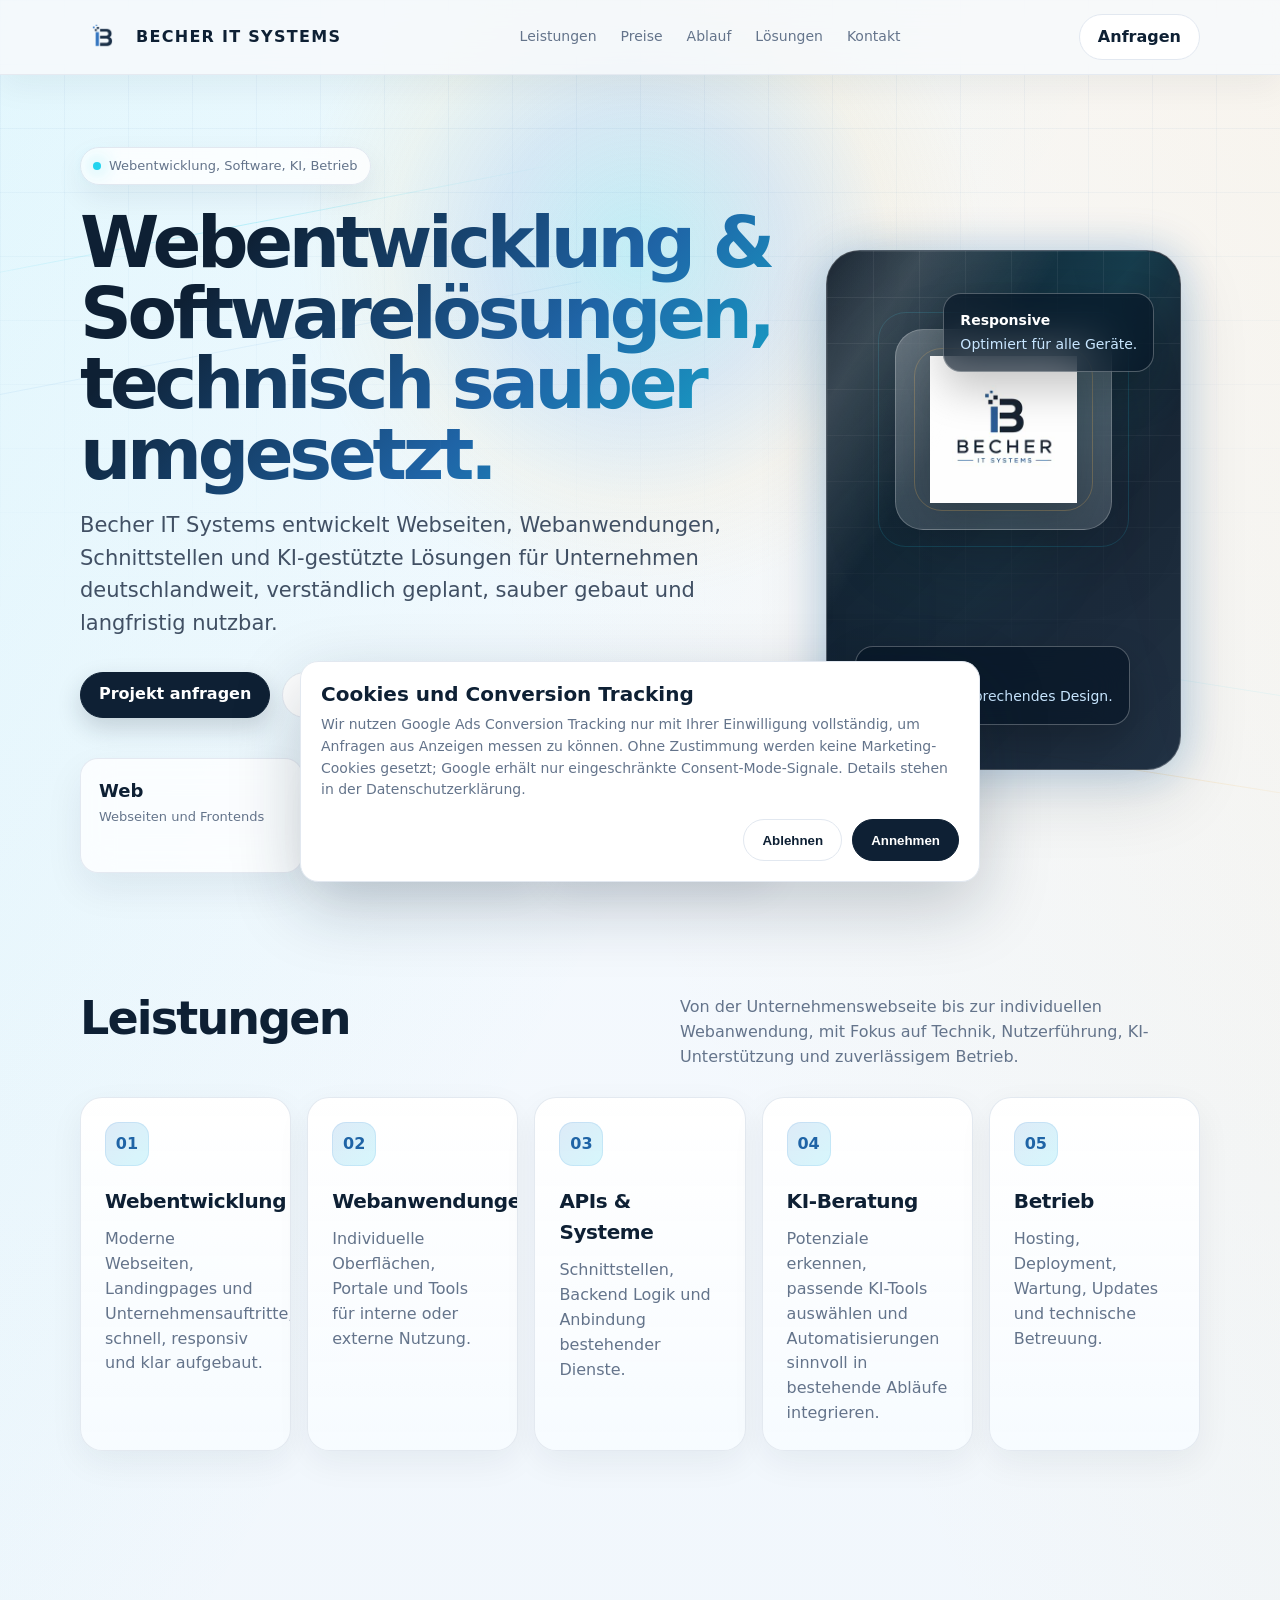
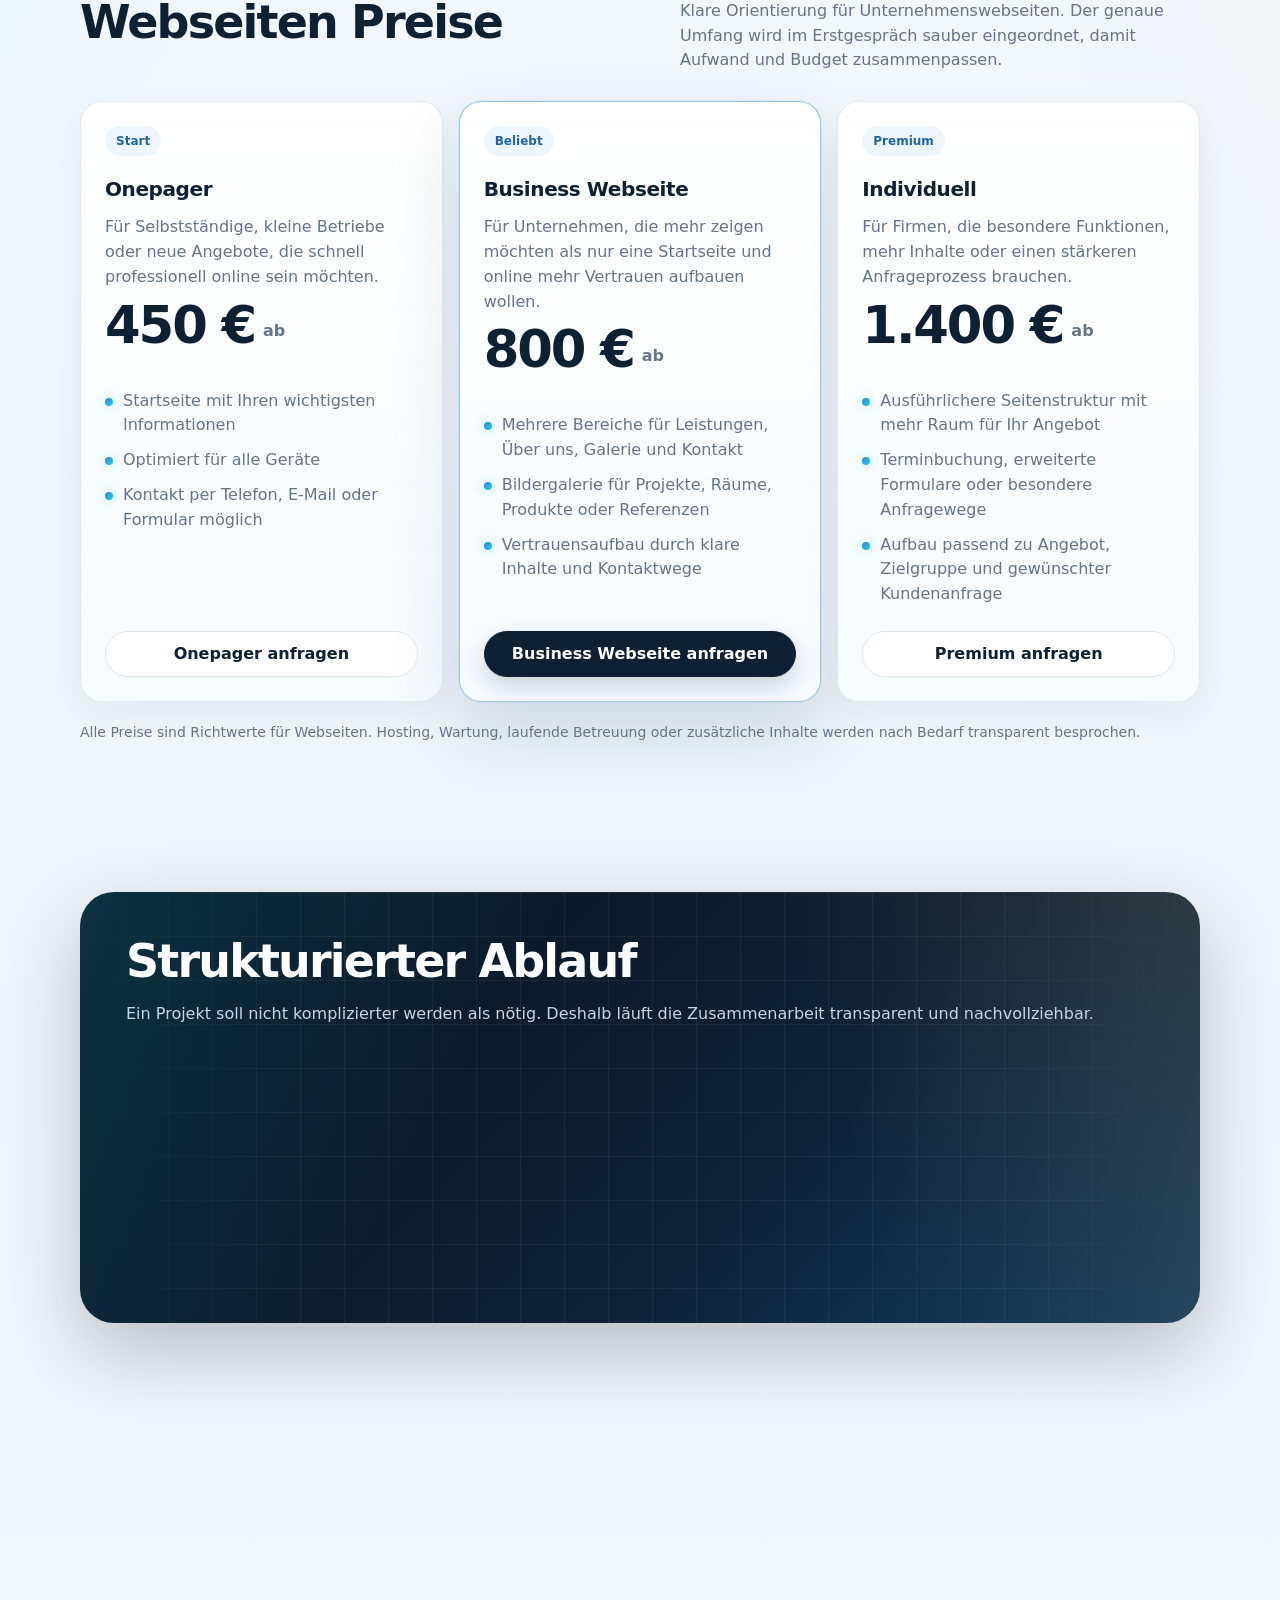
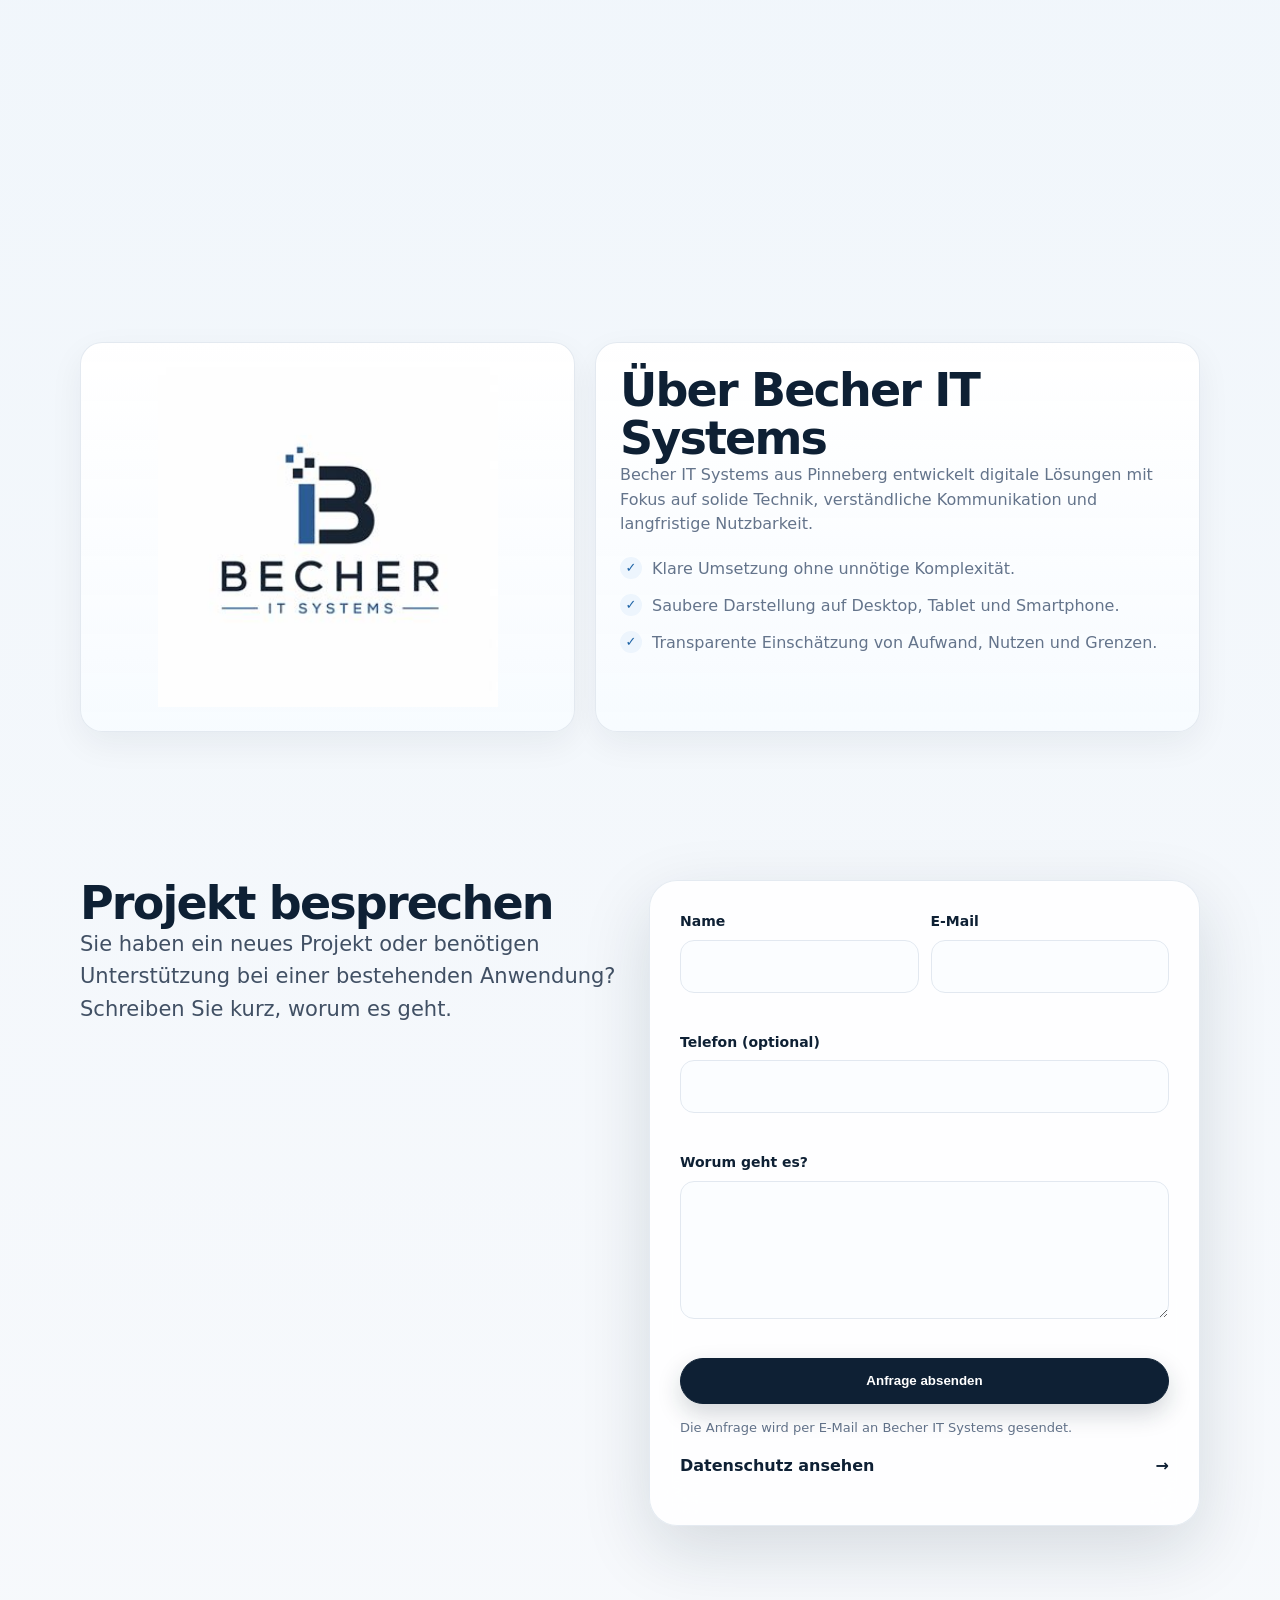
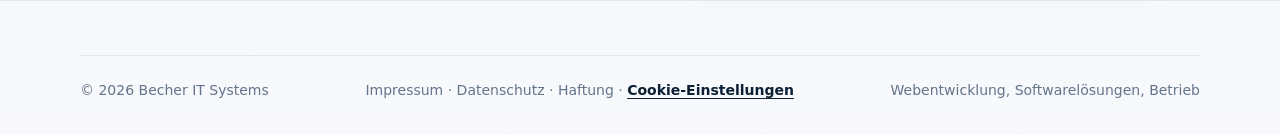
==== commit ba807056: "fix hero" ====
--- a/index.html
+++ b/index.html
@@ -13,7 +13,11 @@
     <meta name="theme-color" content="#0e2034" />
     <link rel="canonical" href="https://becher-it.systems/" />
     <link rel="alternate" hreflang="de-DE" href="https://becher-it.systems/" />
-    <link rel="alternate" hreflang="x-default" href="https://becher-it.systems/" />
+    <link
+      rel="alternate"
+      hreflang="x-default"
+      href="https://becher-it.systems/"
+    />
     <link rel="icon" href="assets/logo-icon-96.png" />
     <meta property="og:type" content="website" />
     <meta property="og:locale" content="de_DE" />
@@ -266,14 +270,13 @@
         width: 680px;
         height: 680px;
         pointer-events: none;
-        background:
-          radial-gradient(
-            circle,
-            rgba(34, 211, 238, 0.22),
-            rgba(47, 131, 210, 0.12) 30%,
-            rgba(247, 185, 85, 0.06) 52%,
-            transparent 72%
-          );
+        background: radial-gradient(
+          circle,
+          rgba(34, 211, 238, 0.22),
+          rgba(47, 131, 210, 0.12) 30%,
+          rgba(247, 185, 85, 0.06) 52%,
+          transparent 72%
+        );
         mix-blend-mode: multiply;
         opacity: 0;
         transform: translate(-50%, -50%);
@@ -421,7 +424,12 @@
         height: 1px;
         left: -8vw;
         top: 18%;
-        background: linear-gradient(90deg, transparent, rgba(34, 211, 238, 0.55), transparent);
+        background: linear-gradient(
+          90deg,
+          transparent,
+          rgba(34, 211, 238, 0.55),
+          transparent
+        );
         box-shadow: 0 120px 0 rgba(47, 131, 210, 0.16);
         transform: rotate(-11deg);
         animation: driftLine 8s ease-in-out infinite;
@@ -431,7 +439,12 @@
         height: 1px;
         right: -10vw;
         bottom: 18%;
-        background: linear-gradient(90deg, transparent, rgba(247, 185, 85, 0.5), transparent);
+        background: linear-gradient(
+          90deg,
+          transparent,
+          rgba(247, 185, 85, 0.5),
+          transparent
+        );
         box-shadow: 0 -96px 0 rgba(34, 211, 238, 0.14);
         transform: rotate(9deg);
         animation: driftLine 10s ease-in-out infinite reverse;
@@ -470,8 +483,15 @@
         font-size: clamp(42px, 6vw, 72px);
         line-height: 0.98;
         letter-spacing: -0.06em;
+        padding-bottom: 12px;
+        margin-bottom: 8px;
         color: transparent;
-        background: linear-gradient(135deg, var(--navy) 20%, #1f64a6 62%, #14b8d4);
+        background: linear-gradient(
+          135deg,
+          var(--navy) 20%,
+          #1f64a6 62%,
+          #14b8d4
+        );
         -webkit-background-clip: text;
         background-clip: text;
       }
@@ -524,13 +544,15 @@
         min-height: 520px;
         border-radius: 34px;
         background:
-          linear-gradient(135deg, rgba(7, 18, 31, 0.98), rgba(14, 32, 52, 0.92)),
+          linear-gradient(
+            135deg,
+            rgba(7, 18, 31, 0.98),
+            rgba(14, 32, 52, 0.92)
+          ),
           linear-gradient(90deg, rgba(34, 211, 238, 0.14), transparent 42%),
           linear-gradient(255deg, rgba(247, 185, 85, 0.12), transparent 38%);
         border: 1px solid rgba(255, 255, 255, 0.24);
-        box-shadow:
-          var(--shadow),
-          var(--glow);
+        box-shadow: var(--shadow), var(--glow);
         padding: 34px;
         isolation: isolate;
         overflow: hidden;
@@ -544,8 +566,17 @@
         border-radius: inherit;
         background-image:
           linear-gradient(rgba(255, 255, 255, 0.07) 1px, transparent 1px),
-          linear-gradient(90deg, rgba(255, 255, 255, 0.06) 1px, transparent 1px),
-          linear-gradient(115deg, transparent 0%, rgba(34, 211, 238, 0.16) 52%, transparent 72%);
+          linear-gradient(
+            90deg,
+            rgba(255, 255, 255, 0.06) 1px,
+            transparent 1px
+          ),
+          linear-gradient(
+            115deg,
+            transparent 0%,
+            rgba(34, 211, 238, 0.16) 52%,
+            transparent 72%
+          );
         background-size:
           46px 46px,
           46px 46px,
@@ -573,7 +604,11 @@
         aspect-ratio: 1.08;
         border-radius: 28px;
         background:
-          linear-gradient(180deg, rgba(255, 255, 255, 0.18), rgba(255, 255, 255, 0.08)),
+          linear-gradient(
+            180deg,
+            rgba(255, 255, 255, 0.18),
+            rgba(255, 255, 255, 0.08)
+          ),
           rgba(255, 255, 255, 0.08);
         backdrop-filter: blur(18px);
         display: grid;
@@ -744,8 +779,11 @@
         font-size: 14px;
       }
       .card {
-        background:
-          linear-gradient(180deg, rgba(255, 255, 255, 0.96), rgba(247, 251, 255, 0.92));
+        background: linear-gradient(
+          180deg,
+          rgba(255, 255, 255, 0.96),
+          rgba(247, 251, 255, 0.92)
+        );
         border: 1px solid rgba(226, 232, 240, 0.95);
         border-radius: var(--radius);
         padding: 24px;
@@ -790,7 +828,11 @@
         width: 44px;
         height: 44px;
         border-radius: 14px;
-        background: linear-gradient(135deg, rgba(47, 131, 210, 0.16), rgba(34, 211, 238, 0.18));
+        background: linear-gradient(
+          135deg,
+          rgba(47, 131, 210, 0.16),
+          rgba(34, 211, 238, 0.18)
+        );
         display: grid;
         place-items: center;
         color: var(--blue);
@@ -830,7 +872,13 @@
           linear-gradient(rgba(255, 255, 255, 0.055) 1px, transparent 1px),
           linear-gradient(90deg, rgba(255, 255, 255, 0.05) 1px, transparent 1px);
         background-size: 44px 44px;
-        mask-image: linear-gradient(90deg, transparent, black 18%, black 82%, transparent);
+        mask-image: linear-gradient(
+          90deg,
+          transparent,
+          black 18%,
+          black 82%,
+          transparent
+        );
       }
       .dark h2,
       .dark h3 {
@@ -1283,9 +1331,7 @@
             width="96"
             height="96"
             alt="Becher IT Systems Logo"
-          /><span
-            >Becher IT Systems</span
-          ></a
+          /><span>Becher IT Systems</span></a
         >
         <nav>
           <a href="#leistungen">Leistungen</a>
@@ -1362,11 +1408,7 @@
             </p>
           </div>
           <div class="grid4">
-            <a
-              class="card serviceCard"
-              href="#preise"
-              data-target="#preise"
-            >
+            <a class="card serviceCard" href="#preise" data-target="#preise">
               <div class="icon">01</div>
               <h3>Webentwicklung</h3>
               <p>
@@ -1409,11 +1451,7 @@
                 Automatisierungen sinnvoll in bestehende Abläufe integrieren.
               </p>
             </a>
-            <a
-              class="card serviceCard"
-              href="#kontakt"
-              data-service="Betrieb"
-            >
+            <a class="card serviceCard" href="#kontakt" data-service="Betrieb">
               <div class="icon">05</div>
               <h3>Betrieb</h3>
               <p>
@@ -1459,13 +1497,17 @@
               <span class="priceLabel">Beliebt</span>
               <h3>Business Webseite</h3>
               <p>
-                Für Unternehmen, die mehr zeigen möchten als nur eine
-                Startseite und online mehr Vertrauen aufbauen wollen.
+                Für Unternehmen, die mehr zeigen möchten als nur eine Startseite
+                und online mehr Vertrauen aufbauen wollen.
               </p>
               <div class="price"><strong>800 €</strong><span>ab</span></div>
               <ul class="priceList">
-                <li>Mehrere Bereiche für Leistungen, Über uns, Galerie und Kontakt</li>
-                <li>Bildergalerie für Projekte, Räume, Produkte oder Referenzen</li>
+                <li>
+                  Mehrere Bereiche für Leistungen, Über uns, Galerie und Kontakt
+                </li>
+                <li>
+                  Bildergalerie für Projekte, Räume, Produkte oder Referenzen
+                </li>
                 <li>Vertrauensaufbau durch klare Inhalte und Kontaktwege</li>
               </ul>
               <a
@@ -1484,9 +1526,16 @@
               </p>
               <div class="price"><strong>1.400 €</strong><span>ab</span></div>
               <ul class="priceList">
-                <li>Ausführlichere Seitenstruktur mit mehr Raum für Ihr Angebot</li>
-                <li>Terminbuchung, erweiterte Formulare oder besondere Anfragewege</li>
-                <li>Aufbau passend zu Angebot, Zielgruppe und gewünschter Kundenanfrage</li>
+                <li>
+                  Ausführlichere Seitenstruktur mit mehr Raum für Ihr Angebot
+                </li>
+                <li>
+                  Terminbuchung, erweiterte Formulare oder besondere Anfragewege
+                </li>
+                <li>
+                  Aufbau passend zu Angebot, Zielgruppe und gewünschter
+                  Kundenanfrage
+                </li>
               </ul>
               <a
                 class="btn secondary priceAction"
@@ -1800,7 +1849,8 @@
         window.addEventListener("pointermove", (event) => {
           cursorX = event.clientX;
           cursorY = event.clientY;
-          if (!cursorFrame) cursorFrame = requestAnimationFrame(updateCursorGlow);
+          if (!cursorFrame)
+            cursorFrame = requestAnimationFrame(updateCursorGlow);
         });
       }
 
@@ -1871,9 +1921,18 @@
           text: "Eine Handwerksseite mit klaren Leistungen, Einsatzgebiet, Projektgalerie und direkter Anfrage für Besichtigung oder Angebot.",
           cta: "Angebot anfragen",
           tiles: [
-            ["Leistungen", "Sanierung, Reparatur, Montage und individuelle Arbeiten klar erklärt."],
-            ["Projektbilder", "Galerie mit Vorher-Nachher-Eindruck und echten Arbeitsbeispielen."],
-            ["Kontakt", "Telefon, Anfrageformular und Einsatzgebiet direkt auffindbar."],
+            [
+              "Leistungen",
+              "Sanierung, Reparatur, Montage und individuelle Arbeiten klar erklärt.",
+            ],
+            [
+              "Projektbilder",
+              "Galerie mit Vorher-Nachher-Eindruck und echten Arbeitsbeispielen.",
+            ],
+            [
+              "Kontakt",
+              "Telefon, Anfrageformular und Einsatzgebiet direkt auffindbar.",
+            ],
           ],
           footer: "Lokaler Betrieb · Projektgalerie · Schnelle Anfrage",
         },
@@ -1887,8 +1946,14 @@
           text: "Eine seriöse Seite mit Leistungsübersicht, Ablauf, Profilbereich und Termin- oder Erstgesprächsanfrage.",
           cta: "Termin anfragen",
           tiles: [
-            ["Angebot", "Leistungen verständlich beschrieben, ohne Fachsprache zu überladen."],
-            ["Profil", "Person, Haltung und Arbeitsweise sympathisch und glaubwürdig dargestellt."],
+            [
+              "Angebot",
+              "Leistungen verständlich beschrieben, ohne Fachsprache zu überladen.",
+            ],
+            [
+              "Profil",
+              "Person, Haltung und Arbeitsweise sympathisch und glaubwürdig dargestellt.",
+            ],
             ["Termin", "Klare Buchungs- oder Anfragewege für Erstgespräche."],
           ],
           footer: "Vertrauen · Terminbuchung · Klare Informationen",
@@ -1903,9 +1968,18 @@
           text: "Eine B2B-Webseite mit Nutzenargumenten, Prozess, Leistungsbereichen, Referenzflächen und qualifizierter Anfrage.",
           cta: "Erstgespräch starten",
           tiles: [
-            ["Nutzen", "Besucher verstehen schnell, welches Problem gelöst wird."],
-            ["Prozess", "Der Ablauf wird greifbar und senkt Hemmungen vor der Anfrage."],
-            ["Anfrage", "Das Formular fragt genau die Infos ab, die für ein Angebot wichtig sind."],
+            [
+              "Nutzen",
+              "Besucher verstehen schnell, welches Problem gelöst wird.",
+            ],
+            [
+              "Prozess",
+              "Der Ablauf wird greifbar und senkt Hemmungen vor der Anfrage.",
+            ],
+            [
+              "Anfrage",
+              "Das Formular fragt genau die Infos ab, die für ein Angebot wichtig sind.",
+            ],
           ],
           footer: "B2B · Lead-Qualifizierung · Professionelle Struktur",
         },
@@ -1919,9 +1993,18 @@
           text: "Eine visuelle Webseite mit Bildern, Angeboten, Öffnungs- oder Buchungsinformationen und schnellen Kontaktwegen.",
           cta: "Anfrage senden",
           tiles: [
-            ["Bilder", "Atmosphäre, Räume, Produkte oder Events groß und hochwertig zeigen."],
-            ["Infos", "Öffnungszeiten, Angebote, Preise oder Pakete schnell erfassbar."],
-            ["Buchung", "Reservierung, Anfrage oder Termin direkt aus der Seite heraus."],
+            [
+              "Bilder",
+              "Atmosphäre, Räume, Produkte oder Events groß und hochwertig zeigen.",
+            ],
+            [
+              "Infos",
+              "Öffnungszeiten, Angebote, Preise oder Pakete schnell erfassbar.",
+            ],
+            [
+              "Buchung",
+              "Reservierung, Anfrage oder Termin direkt aus der Seite heraus.",
+            ],
           ],
           footer: "Bilder · Buchung · Angebotsinformationen",
         },
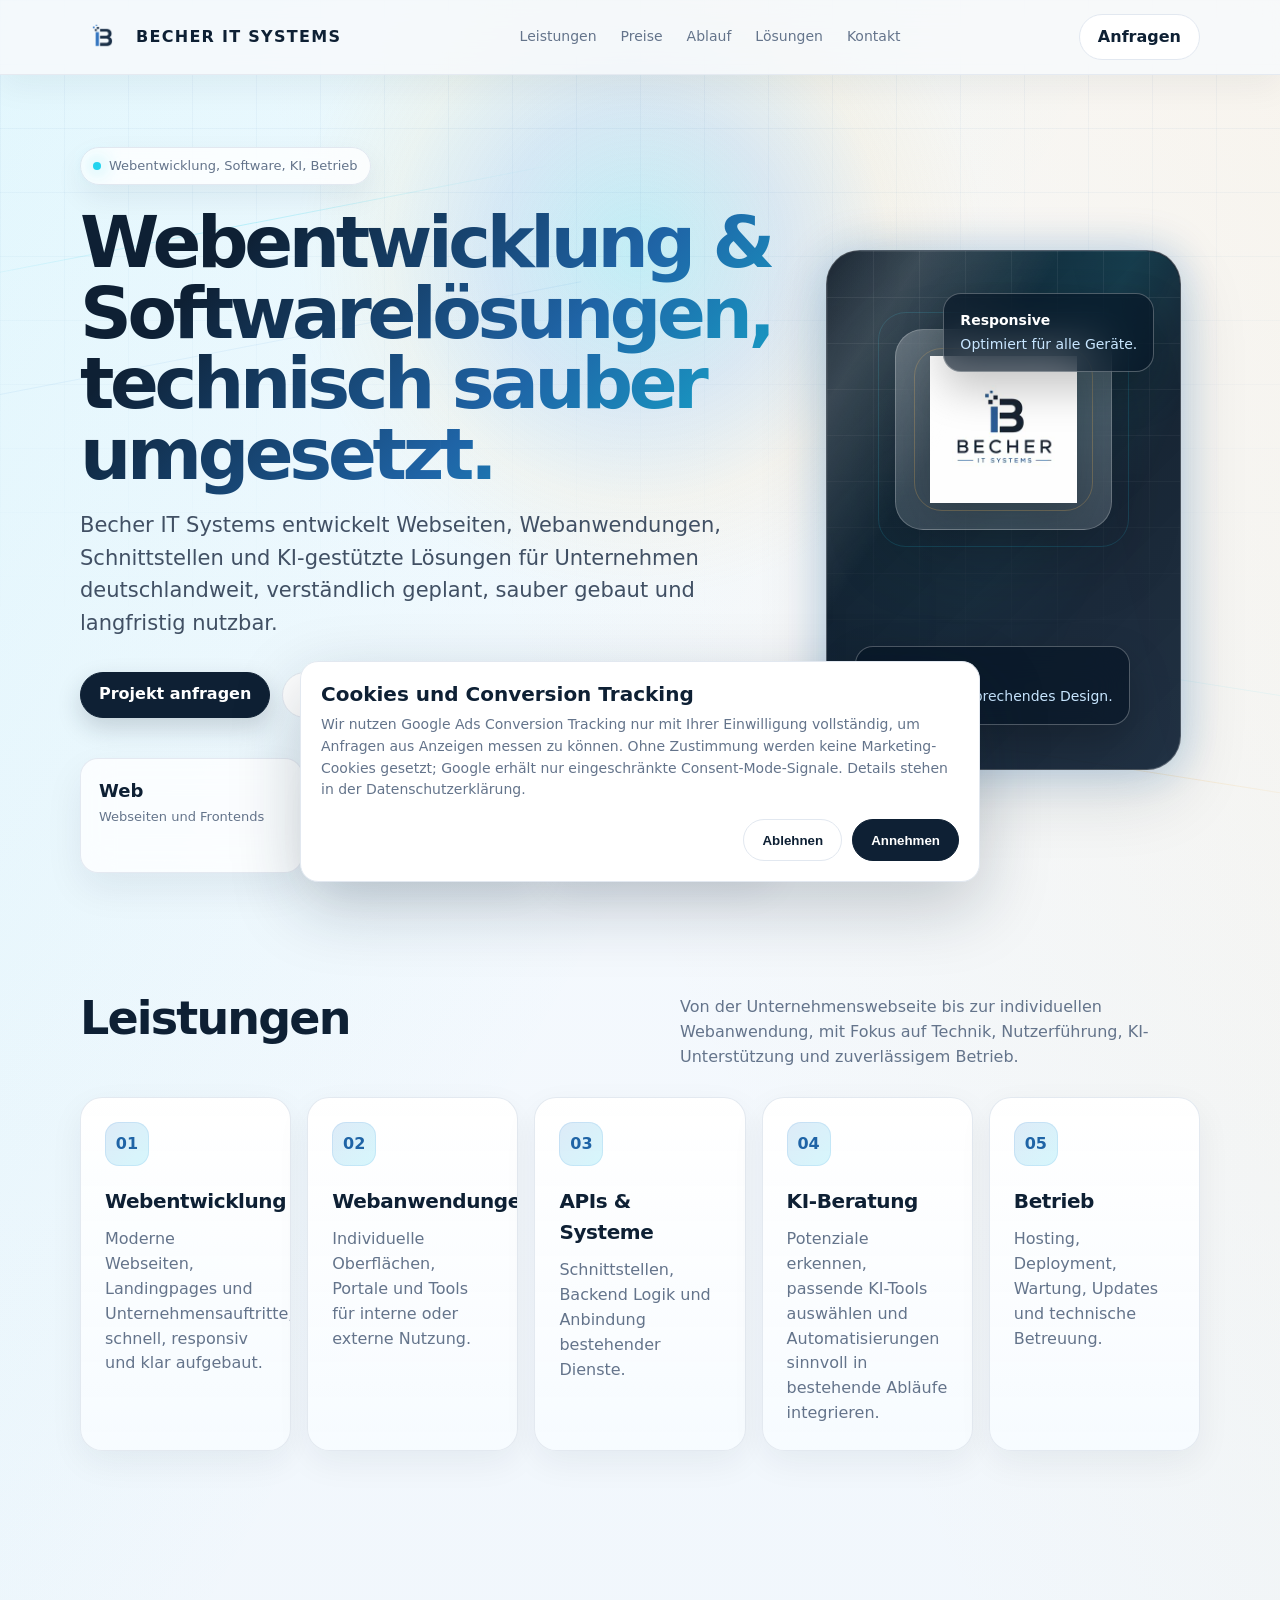
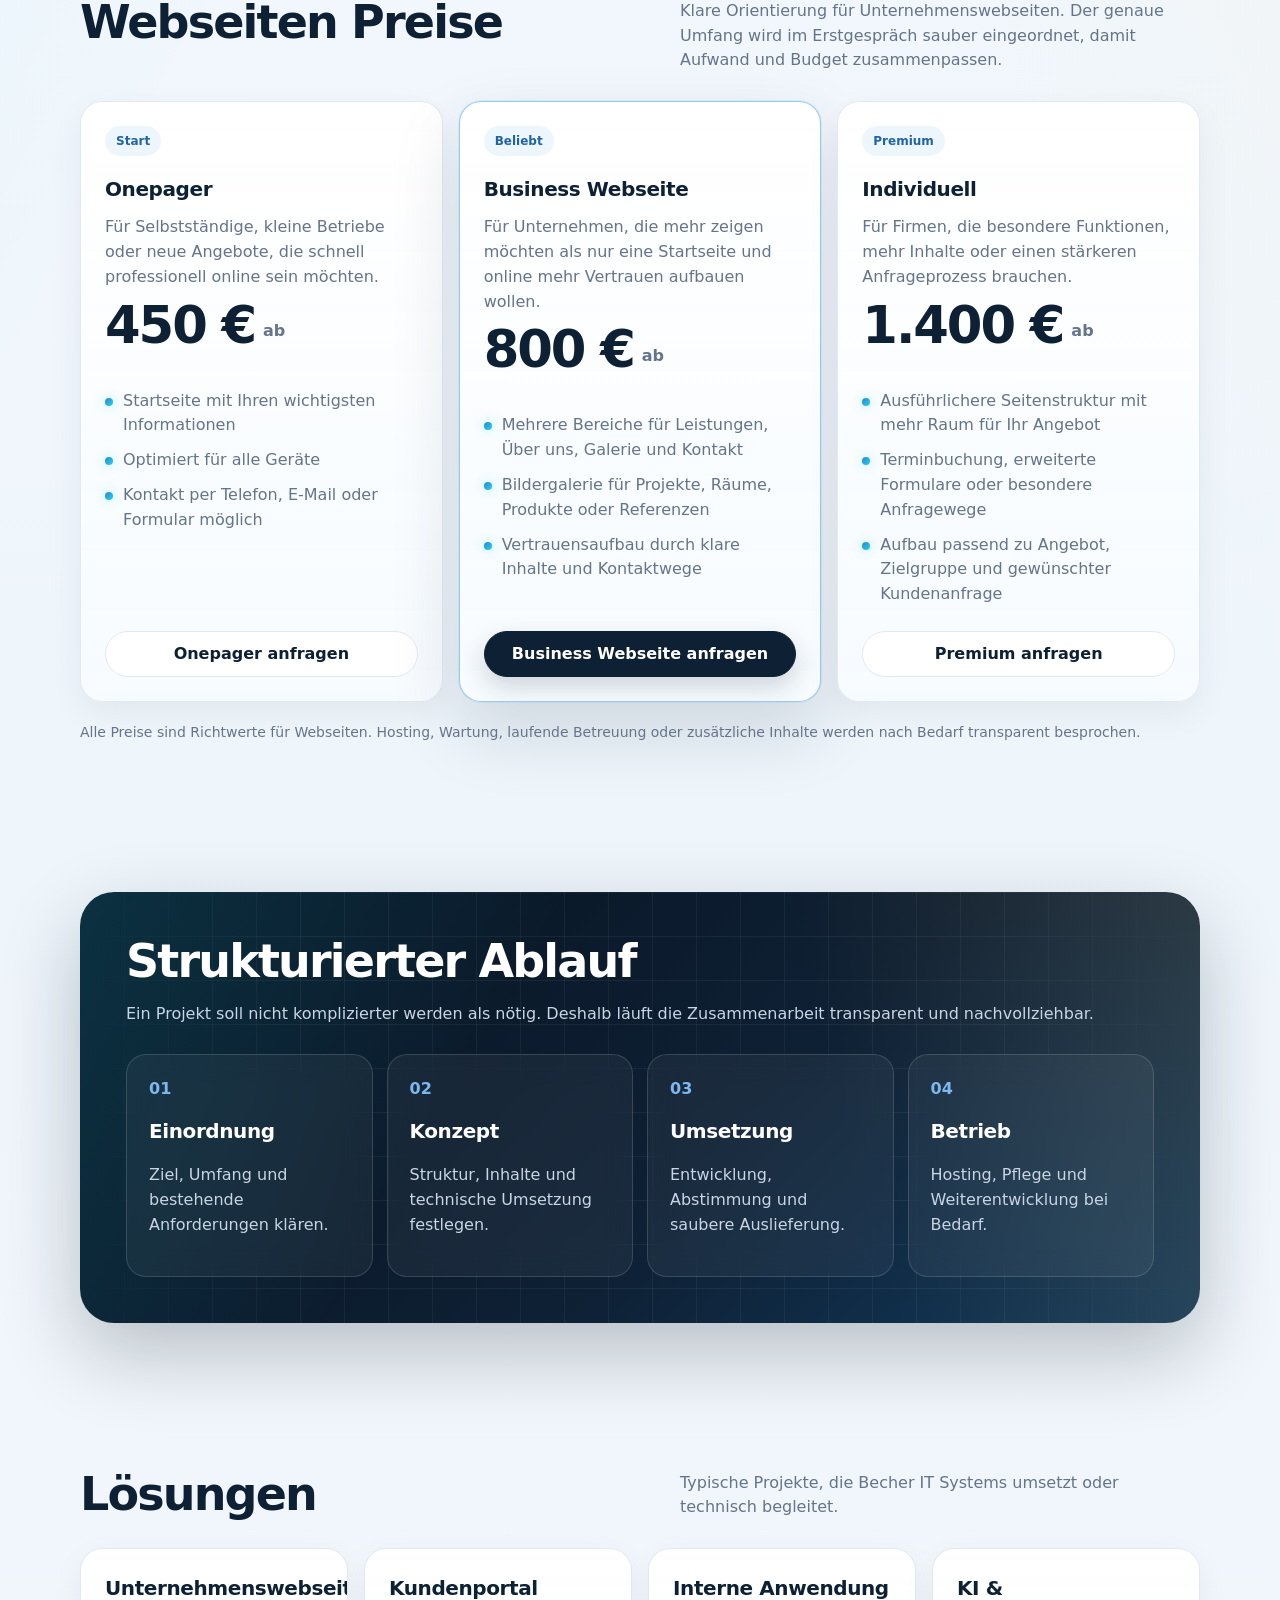
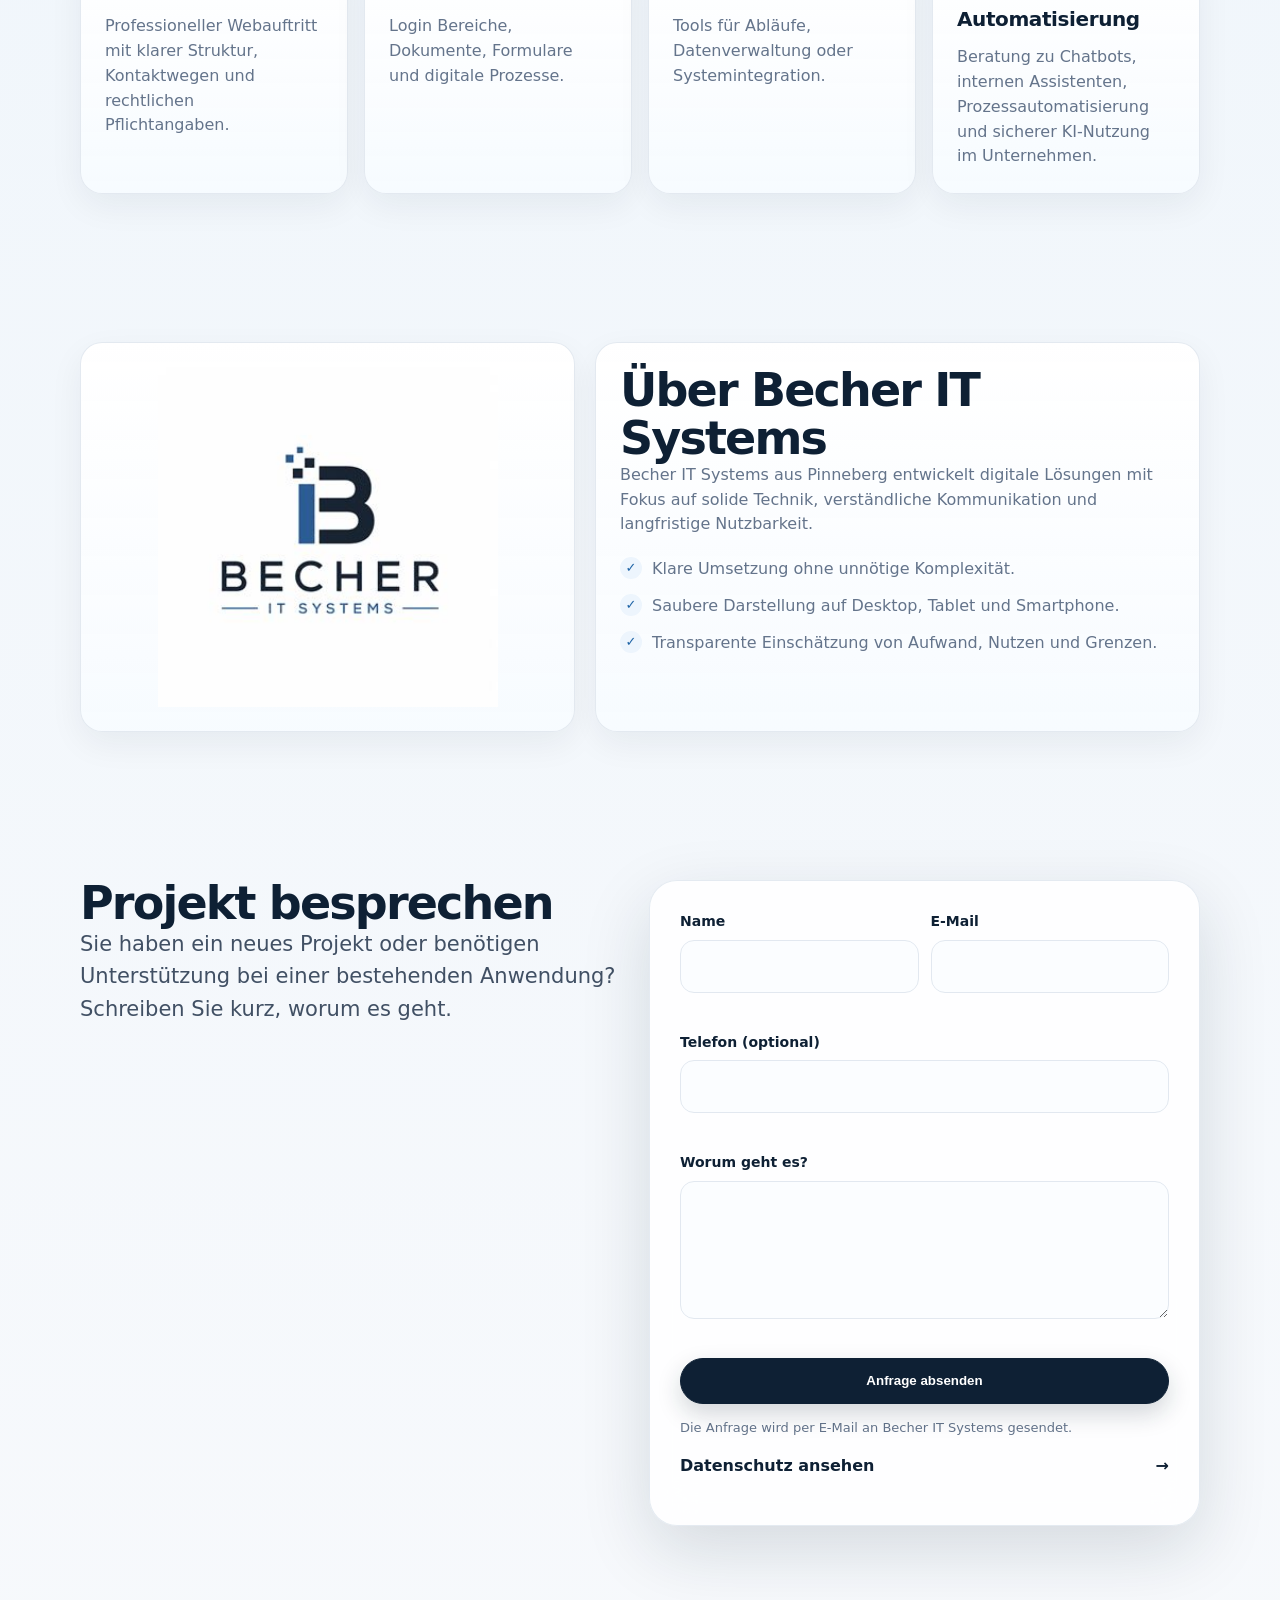
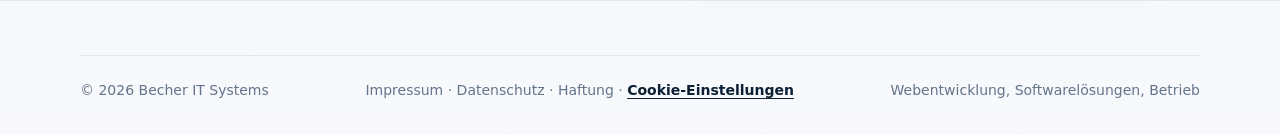
==== commit 3065cba0: "fix mobile view" ====
--- a/index.html
+++ b/index.html
@@ -1270,12 +1270,16 @@
           padding: 28px;
         }
         .visual {
-          min-height: 430px;
+          min-height: 520px;
           padding: 22px;
           display: flex;
           flex-direction: column;
+          align-items: center;
           gap: 12px;
           background-position: 62% center;
+
+          animation: none;
+          transform: none;
         }
         .visual:before {
           inset: 16px;
@@ -1283,7 +1287,7 @@
         .logoCard {
           width: min(250px, 86%);
           border-radius: 24px;
-          margin: 20px 0 0;
+          margin: 24px 0 28px;
         }
         .float {
           position: relative;
